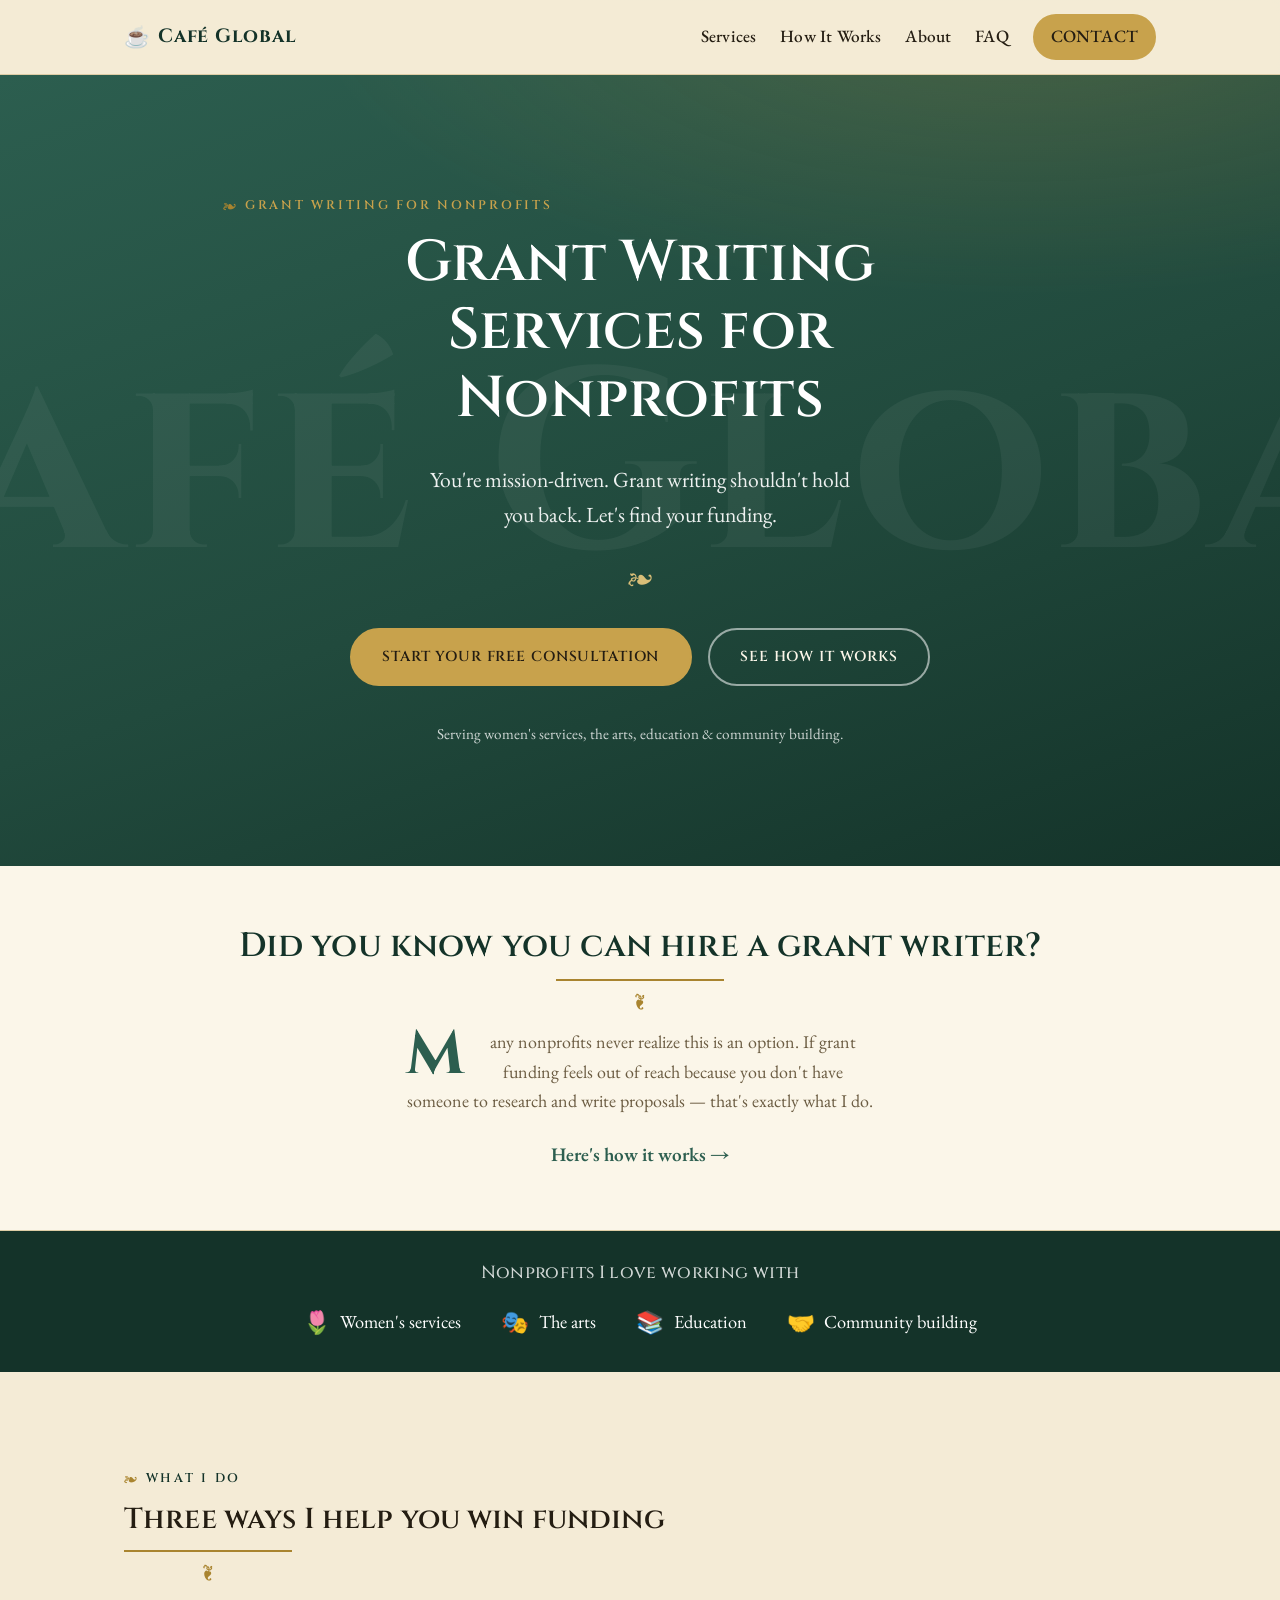
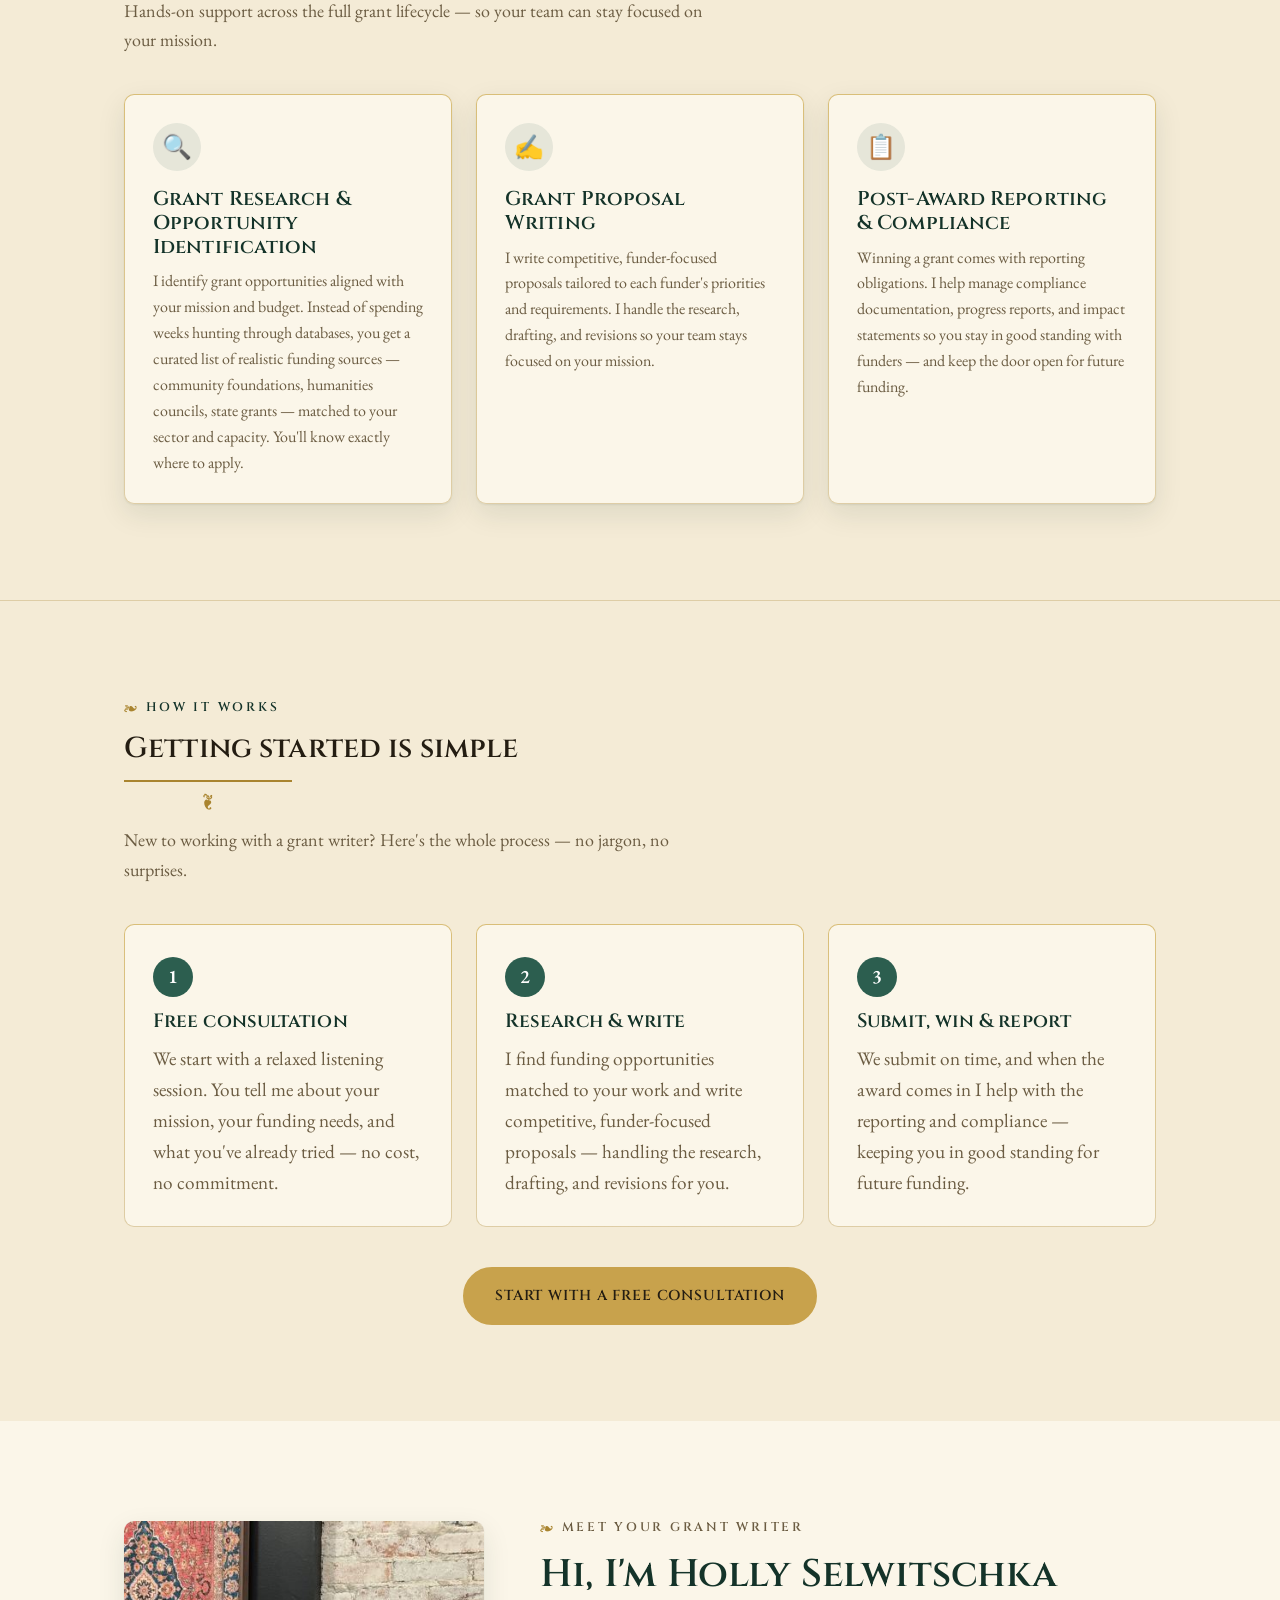
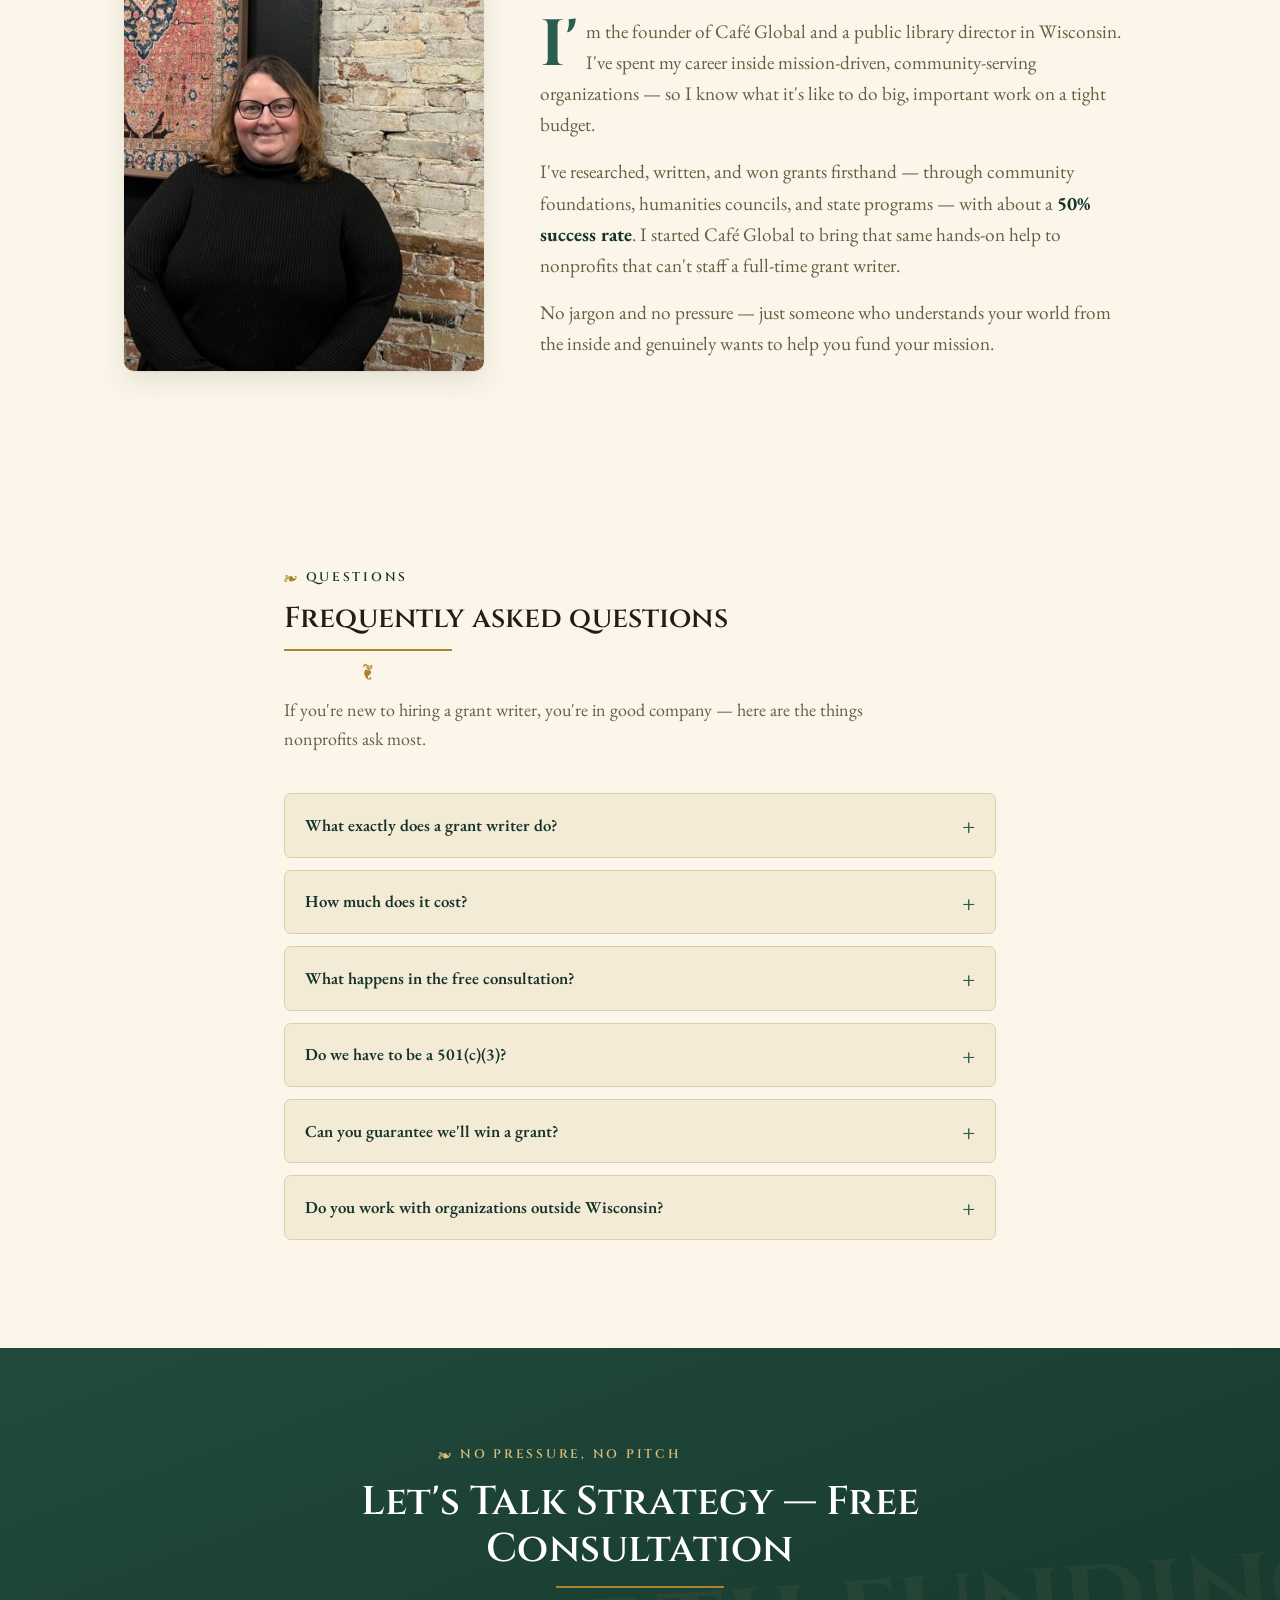
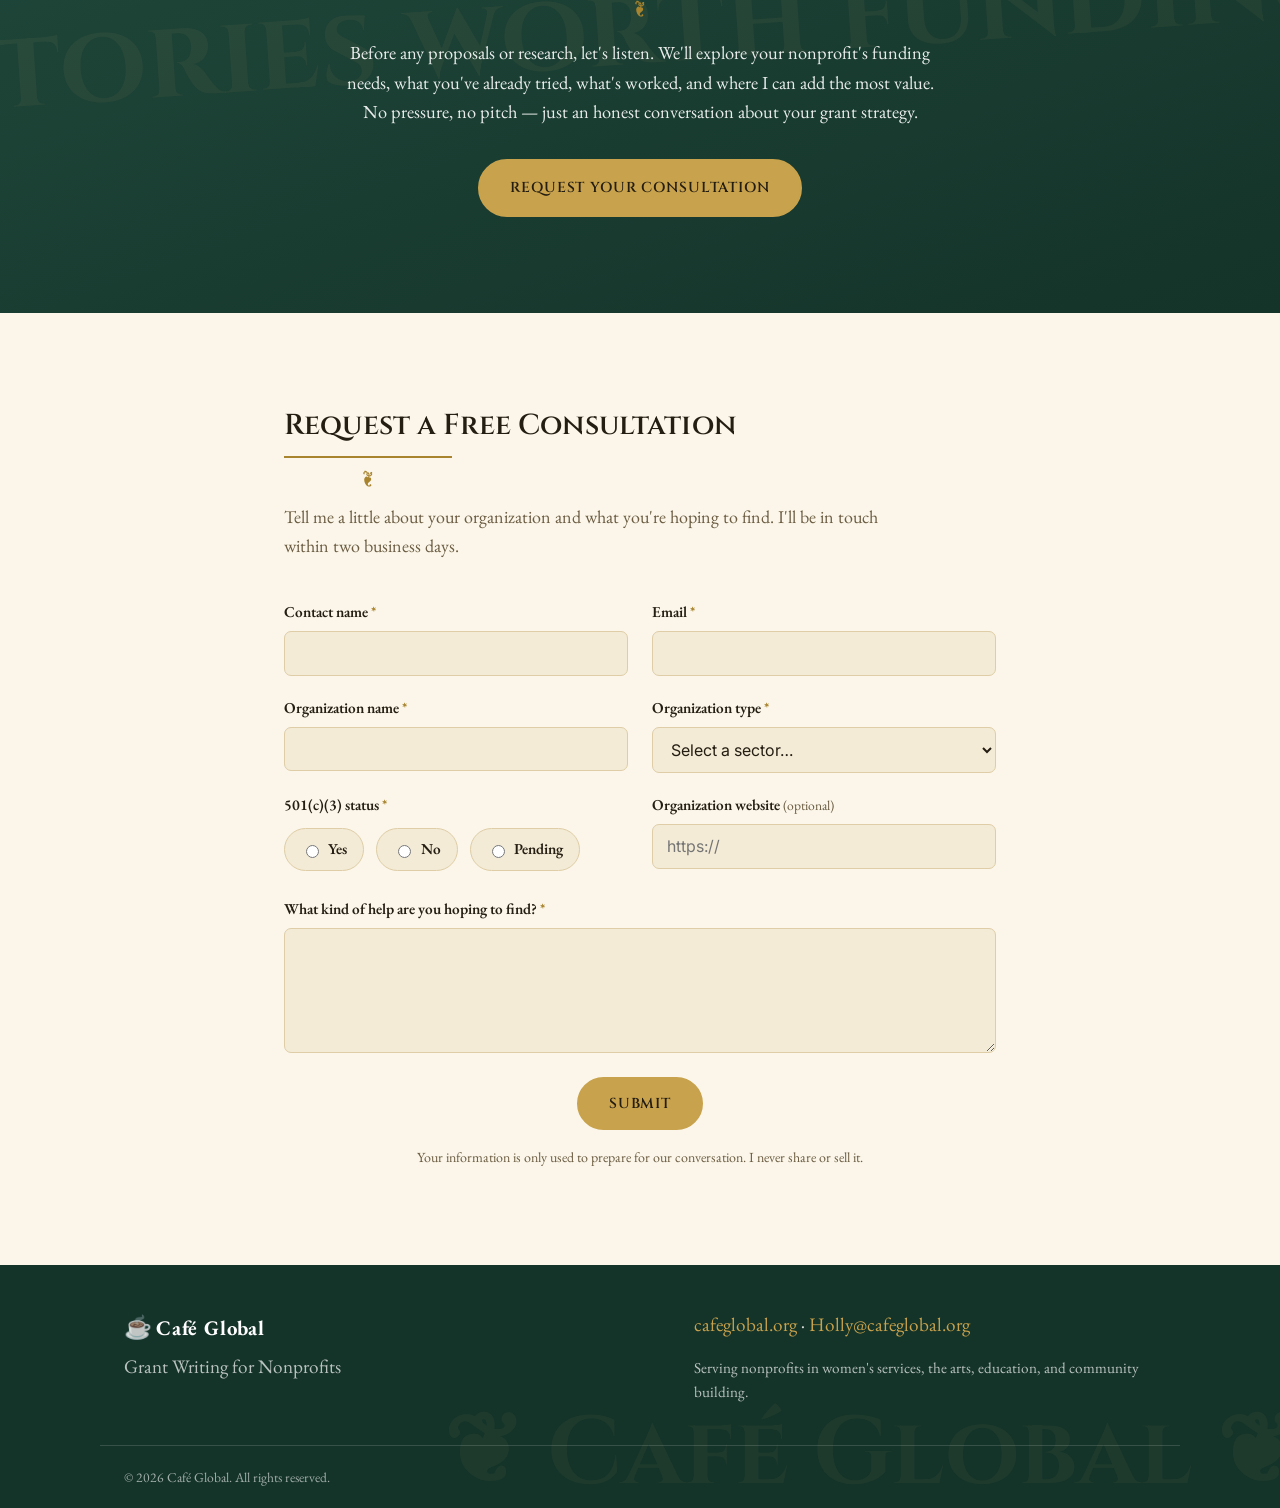
==== index.html @ 27748a8e "Restyle with an antique-library literary theme - Palette: parchment background, deep library green, " ====
<!DOCTYPE html>
<html lang="en">
<head>
  <meta charset="UTF-8" />
  <meta name="viewport" content="width=device-width, initial-scale=1.0" />
  <title>Café Global · Grant Writing Services for Nonprofits</title>
  <meta
    name="description"
    content="Trustworthy, hands-on grant writing help for mission-driven nonprofits. Grant research, proposal writing, and reporting & compliance. Start your free consultation."
  />
  <meta name="theme-color" content="#1F6F6B" />

  <!-- Open Graph / social preview -->
  <meta property="og:title" content="Café Global · Grant Writing for Nonprofits" />
  <meta
    property="og:description"
    content="You're mission-driven. Grant writing shouldn't hold you back. Start your free consultation."
  />
  <meta property="og:type" content="website" />
  <meta property="og:url" content="https://cafeglobal.org" />
  <meta property="og:image" content="https://cafeglobal.org/assets/og-image.jpg" />
  <meta property="og:image:alt" content="Café Global — Grant Writing for Nonprofits" />
  <meta property="og:site_name" content="Café Global" />
  <meta name="twitter:card" content="summary_large_image" />
  <meta name="twitter:title" content="Café Global · Grant Writing for Nonprofits" />
  <meta
    name="twitter:description"
    content="You're mission-driven. Grant writing shouldn't hold you back. Start your free consultation."
  />
  <meta name="twitter:image" content="https://cafeglobal.org/assets/og-image.jpg" />

  <link rel="canonical" href="https://cafeglobal.org" />
  <link rel="icon" href="favicon.svg" type="image/svg+xml" />

  <!-- Fonts: Cinzel (engraved classical display) + EB Garamond (book serif) + Inter (UI) -->
  <link rel="preconnect" href="https://fonts.googleapis.com" />
  <link rel="preconnect" href="https://fonts.gstatic.com" crossorigin />
  <link
    href="https://fonts.googleapis.com/css2?family=Cinzel:wght@500;600;700&family=EB+Garamond:ital,wght@0,400;0,500;0,600;1,400&family=Inter:wght@400;500;600&display=swap"
    rel="stylesheet"
  />

  <link rel="stylesheet" href="styles.css" />

  <!-- Structured data: helps Google understand the business (local SEO) -->
  <script type="application/ld+json">
  {
    "@context": "https://schema.org",
    "@type": "ProfessionalService",
    "name": "Café Global",
    "description": "Grant writing services for nonprofits — grant research, proposal writing, and post-award reporting & compliance.",
    "url": "https://cafeglobal.org",
    "email": "Holly@cafeglobal.org",
    "founder": { "@type": "Person", "name": "Holly Selwitschka" },
    "areaServed": "United States",
    "knowsAbout": [
      "Grant writing",
      "Grant research",
      "Nonprofit fundraising",
      "Proposal writing",
      "Grant compliance reporting"
    ],
    "serviceType": [
      "Grant Research & Opportunity Identification",
      "Grant Proposal Writing",
      "Post-Award Reporting & Compliance"
    ],
    "audience": {
      "@type": "Audience",
      "audienceType": "Nonprofit organizations in women's services, the arts, education, and community building"
    }
  }
  </script>

  <!--
    ANALYTICS (optional): privacy-friendly, cookie-free. Create a free site at
    https://plausible.io for "cafeglobal.org", then uncomment the line below.
    No banner or consent pop-up required.
  -->
  <!-- <script defer data-domain="cafeglobal.org" src="https://plausible.io/js/script.js"></script> -->
</head>
<body>
  <a class="skip-link" href="#main">Skip to content</a>

  <!-- ============ HEADER ============ -->
  <header class="site-header" id="top">
    <div class="container header-inner">
      <a class="brand" href="#top" aria-label="Café Global home">
        <span class="brand-mark" aria-hidden="true">☕</span>
        <span class="brand-name">Café Global</span>
      </a>
      <nav class="site-nav" aria-label="Primary">
        <a href="#services">Services</a>
        <a href="#how">How It Works</a>
        <a href="#about">About</a>
        <a href="#faq">FAQ</a>
        <a class="btn btn-sm" href="#contact">Contact</a>
      </nav>
    </div>
  </header>

  <main id="main">
    <!-- ============ HERO ============ -->
    <section class="hero" aria-labelledby="hero-heading">
      <div class="container hero-inner">
        <p class="eyebrow">Grant Writing for Nonprofits</p>
        <h1 id="hero-heading">Grant Writing Services for Nonprofits</h1>
        <p class="hero-sub">
          You're mission-driven. Grant writing shouldn't hold you back.
          Let's find your funding.
        </p>
        <div class="hero-actions">
          <a class="btn btn-lg" href="#contact">Start Your Free Consultation</a>
          <a class="btn btn-ghost btn-lg" href="#services">See How It Works</a>
        </div>
        <p class="hero-sectors">
          Serving women's services, the arts, education &amp; community building.
        </p>
      </div>
    </section>

    <!-- ============ AWARENESS BAND ============ -->
    <section class="awareness" aria-labelledby="awareness-heading">
      <div class="container awareness-inner">
        <h2 id="awareness-heading">Did you know you can hire a grant writer?</h2>
        <p class="dropcap">
          Many nonprofits never realize this is an option. If grant funding feels
          out of reach because you don't have someone to research and write
          proposals — that's exactly what I do.
        </p>
        <a class="awareness-link" href="#services">Here's how it works →</a>
      </div>
    </section>

    <!-- ============ SECTORS ============ -->
    <section class="sectors" aria-labelledby="sectors-heading">
      <div class="container">
        <h2 id="sectors-heading" class="sectors-heading">Nonprofits I love working with</h2>
        <ul class="sector-list">
          <li><span class="sector-icon" aria-hidden="true">🌷</span>Women's services</li>
          <li><span class="sector-icon" aria-hidden="true">🎭</span>The arts</li>
          <li><span class="sector-icon" aria-hidden="true">📚</span>Education</li>
          <li><span class="sector-icon" aria-hidden="true">🤝</span>Community building</li>
        </ul>
      </div>
    </section>

    <!-- ============ SERVICES ============ -->
    <section class="services section" id="services" aria-labelledby="services-heading">
      <div class="container">
        <header class="section-head">
          <p class="eyebrow">What I Do</p>
          <h2 id="services-heading">Three ways I help you win funding</h2>
          <p class="section-intro">
            Hands-on support across the full grant lifecycle — so your team can
            stay focused on your mission.
          </p>
        </header>

        <div class="card-grid">
          <article class="card">
            <div class="card-icon" aria-hidden="true">🔍</div>
            <h3>Grant Research &amp; Opportunity Identification</h3>
            <p>
              I identify grant opportunities aligned with your mission and budget.
              Instead of spending weeks hunting through databases, you get a
              curated list of realistic funding sources — community foundations,
              humanities councils, state grants — matched to your sector and
              capacity. You'll know exactly where to apply.
            </p>
          </article>

          <article class="card">
            <div class="card-icon" aria-hidden="true">✍️</div>
            <h3>Grant Proposal Writing</h3>
            <p>
              I write competitive, funder-focused proposals tailored to each
              funder's priorities and requirements. I handle the research,
              drafting, and revisions so your team stays focused on your mission.
            </p>
          </article>

          <article class="card">
            <div class="card-icon" aria-hidden="true">📋</div>
            <h3>Post-Award Reporting &amp; Compliance</h3>
            <p>
              Winning a grant comes with reporting obligations. I help manage
              compliance documentation, progress reports, and impact statements so
              you stay in good standing with funders — and keep the door open for
              future funding.
            </p>
          </article>
        </div>
      </div>
    </section>

    <!-- ============ HOW IT WORKS ============ -->
    <section class="how section" id="how" aria-labelledby="how-heading">
      <div class="container">
        <header class="section-head">
          <p class="eyebrow">How It Works</p>
          <h2 id="how-heading">Getting started is simple</h2>
          <p class="section-intro">
            New to working with a grant writer? Here's the whole process — no
            jargon, no surprises.
          </p>
        </header>

        <ol class="steps">
          <li class="step">
            <div class="step-num" aria-hidden="true">1</div>
            <h3>Free consultation</h3>
            <p>
              We start with a relaxed listening session. You tell me about your
              mission, your funding needs, and what you've already tried — no cost,
              no commitment.
            </p>
          </li>
          <li class="step">
            <div class="step-num" aria-hidden="true">2</div>
            <h3>Research &amp; write</h3>
            <p>
              I find funding opportunities matched to your work and write
              competitive, funder-focused proposals — handling the research,
              drafting, and revisions for you.
            </p>
          </li>
          <li class="step">
            <div class="step-num" aria-hidden="true">3</div>
            <h3>Submit, win &amp; report</h3>
            <p>
              We submit on time, and when the award comes in I help with the
              reporting and compliance — keeping you in good standing for future
              funding.
            </p>
          </li>
        </ol>

        <div class="how-cta">
          <a class="btn btn-lg" href="#contact">Start with a free consultation</a>
        </div>
      </div>
    </section>

    <!-- ============ ABOUT ============ -->
    <section class="about section" id="about" aria-labelledby="about-heading">
      <div class="container about-inner">
        <div class="about-photo">
          <img
            src="assets/holly-selwitschka.jpg"
            srcset="assets/holly-selwitschka-sm.jpg 420w, assets/holly-selwitschka.jpg 760w"
            sizes="(max-width: 720px) 80vw, 360px"
            width="760"
            height="950"
            alt="Holly Selwitschka, founder of Café Global, standing in an art gallery"
            loading="lazy"
          />
        </div>
        <div class="about-body">
          <p class="eyebrow">Meet Your Grant Writer</p>
          <h2 id="about-heading">Hi, I'm Holly Selwitschka</h2>
          <p class="dropcap">
            I'm the founder of Café Global and a public library director in
            Wisconsin. I've spent my career inside mission-driven, community-serving
            organizations — so I know what it's like to do big, important work on a
            tight budget.
          </p>
          <p>
            I've researched, written, and won grants firsthand — through community
            foundations, humanities councils, and state programs — with about a
            <strong>50% success rate</strong>. I started Café Global to bring that
            same hands-on help to nonprofits that can't staff a full-time grant
            writer.
          </p>
          <p>
            No jargon and no pressure — just someone who understands your world from
            the inside and genuinely wants to help you fund your mission.
          </p>
        </div>
      </div>
    </section>

    <!-- ============ TESTIMONIALS (ready to enable) ============ -->
    <!--
      When you have your first client quote, delete this comment wrapper and the
      section below will appear. Add or remove <figure> blocks as needed.

    <section class="testimonials section" aria-labelledby="testimonials-heading">
      <div class="container">
        <header class="section-head">
          <p class="eyebrow">Kind Words</p>
          <h2 id="testimonials-heading">What clients say</h2>
        </header>
        <div class="quote-grid">
          <figure class="quote">
            <blockquote>"Holly made grant funding feel possible for the first time."</blockquote>
            <figcaption>— Name, Title, Organization</figcaption>
          </figure>
        </div>
      </div>
    </section>
    -->

    <!-- ============ FAQ ============ -->
    <section class="faq section" id="faq" aria-labelledby="faq-heading">
      <div class="container faq-inner">
        <header class="section-head">
          <p class="eyebrow">Questions</p>
          <h2 id="faq-heading">Frequently asked questions</h2>
          <p class="section-intro">
            If you're new to hiring a grant writer, you're in good company — here
            are the things nonprofits ask most.
          </p>
        </header>

        <details class="faq-item">
          <summary>What exactly does a grant writer do?</summary>
          <p>
            I find grant opportunities that fit your mission, write the proposals
            that funders want to see, and help with the reporting after you win.
            Think of it as borrowing an experienced development staffer — without
            the full-time hire.
          </p>
        </details>

        <details class="faq-item">
          <summary>How much does it cost?</summary>
          <p>
            Every nonprofit is different, so I scope each engagement to your needs
            and budget. The first consultation is always free — we'll talk through
            options before you commit to anything.
          </p>
        </details>

        <details class="faq-item">
          <summary>What happens in the free consultation?</summary>
          <p>
            It's a relaxed listening session — usually a phone or video call. You
            share your funding goals, what you've tried, and what's worked, and I'll
            tell you honestly where I can help. No pressure and no pitch.
          </p>
        </details>

        <details class="faq-item">
          <summary>Do we have to be a 501(c)(3)?</summary>
          <p>
            Most funders require it, but not all — and "pending" status is fine for
            a conversation. Tell me where you are on the contact form and we'll
            figure out the best path together.
          </p>
        </details>

        <details class="faq-item">
          <summary>Can you guarantee we'll win a grant?</summary>
          <p>
            No one honestly can — funding is competitive. What I can promise is
            well-researched, well-written, on-time proposals that give you a real
            shot. My grants have succeeded about half the time, which is strong for
            this field.
          </p>
        </details>

        <details class="faq-item">
          <summary>Do you work with organizations outside Wisconsin?</summary>
          <p>
            Yes — I work with nonprofits remotely, so location isn't a barrier.
            Let's talk about your goals on a free consultation.
          </p>
        </details>
      </div>
    </section>

    <!-- ============ FREE CONSULTATION ============ -->
    <section class="consultation section" id="consultation" aria-labelledby="consultation-heading">
      <div class="container consultation-inner">
        <p class="eyebrow eyebrow-light">No pressure, no pitch</p>
        <h2 id="consultation-heading">Let's Talk Strategy — Free Consultation</h2>
        <p class="consultation-body">
          Before any proposals or research, let's listen. We'll explore your
          nonprofit's funding needs, what you've already tried, what's worked, and
          where I can add the most value. No pressure, no pitch — just an honest
          conversation about your grant strategy.
        </p>
        <a class="btn btn-lg" href="#contact">Request Your Consultation</a>
      </div>
    </section>

    <!-- ============ CONTACT FORM ============ -->
    <section class="contact section" id="contact" aria-labelledby="contact-heading">
      <div class="container contact-inner">
        <header class="section-head">
          <h2 id="contact-heading">Request a Free Consultation</h2>
          <p class="section-intro">
            Tell me a little about your organization and what you're hoping to
            find. I'll be in touch within two business days.
          </p>
        </header>

        <!--
          FORM SETUP → Google Sheet (free, no third-party service):
          1. Create a Google Sheet in Holly's account; share it with
             holly@cafeglobal.org.
          2. Extensions → Apps Script; paste apps-script/Code.gs from this repo.
          3. Deploy → New deployment → Web app (Execute as: Me, Access: Anyone).
          4. Paste the resulting .../exec URL into the action attribute below.
          Full steps are in README.md. Submissions land in the Sheet and email
          Holly automatically.
        -->
        <form
          class="contact-form"
          id="consultation-form"
          action="https://script.google.com/macros/s/REPLACE_WITH_YOUR_DEPLOYMENT_ID/exec"
          method="POST"
          novalidate
        >
          <div class="field">
            <label for="contact-name">Contact name <span class="req" aria-hidden="true">*</span></label>
            <input type="text" id="contact-name" name="contact_name" autocomplete="name" required />
            <p class="error" data-error-for="contact-name" hidden></p>
          </div>

          <div class="field">
            <label for="email">Email <span class="req" aria-hidden="true">*</span></label>
            <input type="email" id="email" name="email" autocomplete="email" required />
            <p class="error" data-error-for="email" hidden></p>
          </div>

          <div class="field">
            <label for="org-name">Organization name <span class="req" aria-hidden="true">*</span></label>
            <input type="text" id="org-name" name="organization_name" autocomplete="organization" required />
            <p class="error" data-error-for="org-name" hidden></p>
          </div>

          <div class="field">
            <label for="org-type">Organization type <span class="req" aria-hidden="true">*</span></label>
            <select id="org-type" name="organization_type" required>
              <option value="" disabled selected>Select a sector…</option>
              <option value="Women's services">Women's services</option>
              <option value="The arts">The arts</option>
              <option value="Education">Education</option>
              <option value="Community building">Community building</option>
              <option value="Other">Other</option>
            </select>
            <p class="error" data-error-for="org-type" hidden></p>
          </div>

          <fieldset class="field field-radio">
            <legend>501(c)(3) status <span class="req" aria-hidden="true">*</span></legend>
            <div class="radio-row">
              <label class="radio">
                <input type="radio" name="nonprofit_status" value="Yes" required />
                <span>Yes</span>
              </label>
              <label class="radio">
                <input type="radio" name="nonprofit_status" value="No" />
                <span>No</span>
              </label>
              <label class="radio">
                <input type="radio" name="nonprofit_status" value="Pending" />
                <span>Pending</span>
              </label>
            </div>
            <p class="error" data-error-for="nonprofit_status" hidden></p>
          </fieldset>

          <div class="field">
            <label for="website">Organization website <span class="optional">(optional)</span></label>
            <input type="url" id="website" name="website" placeholder="https://" autocomplete="url" />
            <p class="error" data-error-for="website" hidden></p>
          </div>

          <div class="field field-full">
            <label for="message">What kind of help are you hoping to find? <span class="req" aria-hidden="true">*</span></label>
            <textarea id="message" name="message" rows="5" required></textarea>
            <p class="error" data-error-for="message" hidden></p>
          </div>

          <!-- Honeypot anti-spam field (hidden from humans) -->
          <div class="hp" aria-hidden="true">
            <label for="company">Company</label>
            <input type="text" id="company" name="_gotcha" tabindex="-1" autocomplete="off" />
          </div>

          <div class="field field-full form-actions">
            <button type="submit" class="btn btn-lg">Submit</button>
            <p class="form-note">Your information is only used to prepare for our conversation. I never share or sell it.</p>
          </div>

          <p class="form-status" id="form-status" role="status" aria-live="polite" hidden></p>
        </form>
      </div>
    </section>
  </main>

  <!-- ============ FOOTER ============ -->
  <footer class="site-footer">
    <div class="container footer-inner">
      <div class="footer-brand">
        <span class="brand-mark" aria-hidden="true">☕</span>
        <span class="brand-name">Café Global</span>
        <p class="footer-tag">Grant Writing for Nonprofits</p>
      </div>
      <div class="footer-contact">
        <p>
          <a href="https://cafeglobal.org">cafeglobal.org</a>
          · <a href="mailto:Holly@cafeglobal.org">Holly@cafeglobal.org</a>
        </p>
        <p class="footer-sectors">
          Serving nonprofits in women's services, the arts, education, and
          community building.
        </p>
      </div>
    </div>
    <div class="container footer-legal">
      <p>&copy; <span id="year">2026</span> Café Global. All rights reserved.</p>
    </div>
  </footer>

  <script src="script.js" defer></script>
</body>
</html>
---- styles.css ----
/* ============================================================
   Café Global — Grant Writing for Nonprofits
   Design system: clean, professional, trustworthy, warm.
   One primary (deep teal) + one accent (warm gold).
   ============================================================ */

:root {
  /* Color — antique library: deep forest green, parchment, aged gold */
  --teal: #2C5E4F;        /* library green (primary) */
  --teal-dark: #214A3D;
  --teal-deep: #143329;   /* darkest green */
  --gold: #C8A24C;        /* antique gold (CTA / ornament) */
  --gold-dark: #A9842F;
  --gold-soft: #D9BE78;
  --bg: #F4EBD6;          /* parchment */
  --bg-deep: #ECE0C4;     /* deeper parchment band */
  --white: #FBF6E9;       /* warm "paper" card */
  --ink: #241D12;         /* warm near-black ink */
  --muted: #6B5C42;       /* sepia muted text */
  --line: #DECDA6;        /* aged-paper rule */

  /* Type */
  --display: "Cinzel", "Trajan Pro", Georgia, serif;          /* engraved classical caps */
  --serif: "EB Garamond", Georgia, "Times New Roman", serif;  /* book serif */
  --sans: "Inter", system-ui, -apple-system, "Segoe UI", Roboto, sans-serif;

  /* Layout */
  --maxw: 1080px;
  --radius: 10px;
  --radius-sm: 7px;
  --shadow: 0 1px 2px rgba(20, 51, 41, 0.07), 0 10px 28px rgba(20, 51, 41, 0.1);
}

/* ---------- Reset / base ---------- */
*,
*::before,
*::after { box-sizing: border-box; }

html { scroll-behavior: smooth; -webkit-text-size-adjust: 100%; }

body {
  margin: 0;
  font-family: var(--serif);
  font-size: 1.2rem; /* Garamond runs small — size up for comfortable reading */
  line-height: 1.62;
  color: var(--ink);
  background-color: var(--bg);
  /* Subtle aged-paper mottling, drawn purely with gradients (no image weight) */
  background-image:
    radial-gradient(circle at 18% 22%, rgba(200, 162, 76, 0.06), transparent 42%),
    radial-gradient(circle at 82% 8%, rgba(44, 94, 79, 0.05), transparent 38%),
    radial-gradient(circle at 60% 90%, rgba(133, 104, 47, 0.05), transparent 45%);
  -webkit-font-smoothing: antialiased;
}

h1, h2, h3 {
  font-family: var(--display);
  font-weight: 600;
  line-height: 1.18;
  margin: 0 0 0.5em;
  letter-spacing: 0.005em;
}

p { margin: 0 0 1rem; max-width: 66ch; }

/* Drop cap — opens key passages like a printed book */
.dropcap::first-letter {
  font-family: var(--display);
  font-weight: 700;
  font-size: 3.4em;
  float: left;
  line-height: 0.78;
  padding: 0.06em 0.12em 0 0;
  color: var(--teal);
}

a { color: var(--teal); }

img { max-width: 100%; display: block; }

.container {
  width: 100%;
  max-width: var(--maxw);
  margin-inline: auto;
  padding-inline: 1.5rem;
}

.section { padding-block: clamp(3.5rem, 8vw, 6rem); }

.eyebrow {
  font-family: var(--display);
  text-transform: uppercase;
  letter-spacing: 0.22em;
  font-size: 0.78rem;
  font-weight: 600;
  color: var(--teal-deep); /* dark green — passes WCAG AA on parchment */
  margin-bottom: 0.85rem;
}
/* Gold fleuron before each eyebrow label (decorative) */
.eyebrow::before {
  content: "❧ ";
  color: var(--gold-dark);
  font-family: var(--serif);
}
.eyebrow-light { color: var(--gold-soft); }
.eyebrow-light::before { color: var(--gold-soft); }

.section-head { max-width: 42rem; margin-bottom: 2.5rem; }
.section-head .section-intro { color: var(--muted); font-size: 1.125rem; }

/* ---------- Skip link ---------- */
.skip-link {
  position: absolute;
  left: -999px;
  top: 0;
  background: var(--ink);
  color: #fff;
  padding: 0.6rem 1rem;
  border-radius: 0 0 var(--radius-sm) 0;
  z-index: 100;
}
.skip-link:focus { left: 0; }

/* ---------- Buttons ---------- */
.btn {
  display: inline-flex;
  align-items: center;
  justify-content: center;
  gap: 0.5rem;
  background: var(--gold);
  color: var(--ink);
  font-family: var(--sans);
  font-weight: 600;
  font-size: 1rem;
  text-decoration: none;
  padding: 0.7rem 1.4rem;
  border: 2px solid var(--gold);
  border-radius: 999px;
  cursor: pointer;
  transition: background 0.15s ease, transform 0.05s ease, box-shadow 0.15s ease;
}
.btn:hover { background: var(--gold-dark); border-color: var(--gold-dark); }
.btn:active { transform: translateY(1px); }
.btn-lg { padding: 0.95rem 1.9rem; font-size: 1.0625rem; }
.btn-sm { padding: 0.45rem 1rem; font-size: 0.9rem; }

.btn-ghost {
  background: transparent;
  color: var(--white);
  border-color: rgba(255, 255, 255, 0.55);
}
.btn-ghost:hover { background: rgba(255, 255, 255, 0.12); border-color: #fff; }

/* Visible focus for keyboard users everywhere */
a:focus-visible,
button:focus-visible,
input:focus-visible,
select:focus-visible,
textarea:focus-visible {
  outline: 3px solid var(--gold);
  outline-offset: 2px;
  border-radius: 4px;
}

/* ---------- Header ---------- */
.site-header {
  position: sticky;
  top: 0;
  z-index: 50;
  background: rgba(244, 235, 214, 0.9);
  backdrop-filter: saturate(140%) blur(8px);
  border-bottom: 1px solid var(--line);
}
.header-inner {
  display: flex;
  align-items: center;
  justify-content: space-between;
  padding-block: 0.85rem;
}
.brand {
  display: inline-flex;
  align-items: center;
  gap: 0.5rem;
  text-decoration: none;
  color: var(--teal-deep);
}
.brand-mark { font-size: 1.3rem; }
.brand-name {
  font-family: var(--display);
  font-weight: 700;
  font-size: 1.2rem;
  letter-spacing: 0.04em;
  color: var(--teal-deep);
}
.site-nav {
  display: flex;
  align-items: center;
  gap: 1.5rem;
}
.site-nav a {
  text-decoration: none;
  color: var(--ink);
  font-family: var(--serif);
  font-weight: 500;
  font-size: 1.08rem;
  letter-spacing: 0.01em;
}
.site-nav a:not(.btn):hover { color: var(--teal); }

/* ---------- Hero ---------- */
.hero {
  background:
    radial-gradient(1200px 500px at 80% -10%, rgba(232, 163, 61, 0.18), transparent 60%),
    linear-gradient(160deg, var(--teal) 0%, var(--teal-dark) 55%, var(--teal-deep) 100%);
  color: #fff;
}
.hero-inner {
  padding-block: clamp(4rem, 12vw, 7.5rem);
  text-align: center;
}
.hero .eyebrow { color: var(--gold); }
.hero h1 {
  color: #fff;
  font-size: clamp(2.2rem, 6vw, 3.6rem);
  max-width: 16ch;
  margin-inline: auto;
}
.hero-sub {
  margin: 1.25rem auto 2rem;
  font-size: clamp(1.1rem, 2.5vw, 1.35rem);
  color: rgba(255, 255, 255, 0.92);
  max-width: 44ch;
}
.hero-actions {
  display: flex;
  flex-wrap: wrap;
  gap: 1rem;
  justify-content: center;
}
.hero-sectors {
  margin: 2.25rem auto 0;
  color: rgba(255, 255, 255, 0.78);
  font-size: 0.95rem;
  max-width: none;
}

/* ---------- Awareness band ---------- */
.awareness {
  background: var(--white);
  border-bottom: 1px solid var(--line);
}
.awareness-inner {
  padding-block: clamp(2.5rem, 6vw, 3.75rem);
  text-align: center;
}
.awareness h2 {
  color: var(--teal-deep);
  font-size: clamp(1.5rem, 4vw, 2.1rem);
}
.awareness p {
  margin-inline: auto;
  color: var(--muted);
  font-size: 1.125rem;
  max-width: 52ch;
}
.awareness-link {
  display: inline-block;
  margin-top: 0.5rem;
  font-weight: 600;
  text-decoration: none;
}
.awareness-link:hover { text-decoration: underline; }

/* ---------- Sector band ---------- */
.sectors {
  background: var(--teal-deep);
  color: #fff;
  padding-block: 2rem;
}
.sectors-heading {
  text-align: center;
  color: #fff;
  font-size: 1.1rem;
  font-weight: 500;
  letter-spacing: 0.02em;
  color: rgba(255, 255, 255, 0.8);
  margin-bottom: 1.25rem;
}
.sector-list {
  list-style: none;
  margin: 0;
  padding: 0;
  display: flex;
  flex-wrap: wrap;
  justify-content: center;
  gap: 0.75rem 2.5rem;
}
.sector-list li {
  display: inline-flex;
  align-items: center;
  gap: 0.6rem;
  font-family: var(--serif);
  font-size: 1.15rem;
  color: #fff;
}
.sector-icon { font-size: 1.4rem; }

/* ---------- Services ---------- */
.services { background: var(--bg); }
.card-grid {
  display: grid;
  grid-template-columns: repeat(auto-fit, minmax(260px, 1fr));
  gap: 1.5rem;
}
.card {
  background: var(--white);
  border: 1px solid var(--line);
  border-radius: var(--radius);
  padding: 1.75rem;
  box-shadow: var(--shadow);
  transition: transform 0.15s ease, box-shadow 0.15s ease;
}
.card:hover {
  transform: translateY(-3px);
  box-shadow: 0 2px 4px rgba(18, 63, 60, 0.08), 0 14px 34px rgba(18, 63, 60, 0.12);
}
.card-icon {
  display: inline-flex;
  align-items: center;
  justify-content: center;
  width: 3rem;
  height: 3rem;
  font-size: 1.5rem;
  background: rgba(31, 111, 107, 0.1);
  border-radius: 50%;
  margin-bottom: 1rem;
}
.card h3 {
  color: var(--teal-deep);
  font-size: 1.25rem;
}
.card p { color: var(--muted); margin-bottom: 0; font-size: 1rem; }

/* ---------- How it works ---------- */
.how { background: var(--bg); border-top: 1px solid var(--line); }
.steps {
  list-style: none;
  margin: 0;
  padding: 0;
  display: grid;
  grid-template-columns: repeat(auto-fit, minmax(240px, 1fr));
  gap: 1.5rem;
  counter-reset: step;
}
.step {
  position: relative;
  background: var(--white);
  border: 1px solid var(--line);
  border-radius: var(--radius);
  padding: 2rem 1.75rem 1.75rem;
}
.step-num {
  display: inline-flex;
  align-items: center;
  justify-content: center;
  width: 2.5rem;
  height: 2.5rem;
  background: var(--teal);
  color: #fff;
  font-family: var(--serif);
  font-weight: 600;
  font-size: 1.2rem;
  border-radius: 50%;
  margin-bottom: 0.85rem;
}
.step h3 { color: var(--teal-deep); font-size: 1.2rem; }
.step p { color: var(--muted); margin-bottom: 0; }
.how-cta { text-align: center; margin-top: 2.5rem; }

/* ---------- About ---------- */
.about { background: var(--white); }
.about-inner {
  display: grid;
  grid-template-columns: minmax(0, 360px) 1fr;
  gap: clamp(1.5rem, 5vw, 3.5rem);
  align-items: center;
}
.about-photo img {
  width: 100%;
  height: auto;
  border-radius: var(--radius);
  box-shadow: var(--shadow);
}
.about-body h2 {
  color: var(--teal-deep);
  font-size: clamp(1.7rem, 4vw, 2.4rem);
}
.about-body p { color: var(--muted); }
.about-body strong { color: var(--teal-deep); }

@media (max-width: 720px) {
  .about-inner { grid-template-columns: 1fr; justify-items: center; text-align: center; }
  .about-photo { max-width: 320px; }
  .about-body p { margin-inline: auto; }
}

/* ---------- Consultation ---------- */
.consultation {
  background: linear-gradient(160deg, var(--teal-dark), var(--teal-deep));
  color: #fff;
  text-align: center;
}
.consultation-inner { max-width: 46rem; margin-inline: auto; }
.consultation h2 {
  color: #fff;
  font-size: clamp(1.7rem, 4.5vw, 2.5rem);
}
.consultation-body {
  margin: 0 auto 2rem;
  color: rgba(255, 255, 255, 0.9);
  font-size: 1.15rem;
}

/* ---------- Testimonials ---------- */
.testimonials { background: var(--bg); }
.quote-grid {
  display: grid;
  grid-template-columns: repeat(auto-fit, minmax(260px, 1fr));
  gap: 1.5rem;
}
.quote {
  margin: 0;
  background: var(--white);
  border: 1px solid var(--line);
  border-left: 4px solid var(--gold);
  border-radius: var(--radius);
  padding: 1.75rem;
  box-shadow: var(--shadow);
}
.quote blockquote {
  margin: 0 0 0.85rem;
  font-family: var(--serif);
  font-size: 1.2rem;
  color: var(--ink);
  line-height: 1.4;
}
.quote figcaption { color: var(--muted); font-size: 0.95rem; }

/* ---------- FAQ ---------- */
.faq { background: var(--white); }
.faq-inner { max-width: 760px; margin-inline: auto; }
.faq-item {
  border: 1px solid var(--line);
  border-radius: var(--radius-sm);
  margin-bottom: 0.75rem;
  background: var(--bg);
  overflow: hidden;
}
.faq-item summary {
  cursor: pointer;
  list-style: none;
  padding: 1.1rem 1.25rem;
  font-weight: 600;
  font-size: 1.05rem;
  color: var(--teal-deep);
  display: flex;
  align-items: center;
  justify-content: space-between;
  gap: 1rem;
}
.faq-item summary::-webkit-details-marker { display: none; }
.faq-item summary::after {
  content: "+";
  font-size: 1.4rem;
  font-weight: 400;
  color: var(--teal);
  transition: transform 0.2s ease;
  line-height: 1;
}
.faq-item[open] summary::after { content: "−"; }
.faq-item summary:hover { color: var(--teal); }
.faq-item p {
  margin: 0;
  padding: 0 1.25rem 1.2rem;
  color: var(--muted);
}

/* ---------- Contact form ---------- */
.contact { background: var(--white); }
.contact-inner { max-width: 760px; margin-inline: auto; }
.contact-form {
  display: grid;
  grid-template-columns: 1fr 1fr;
  gap: 1.25rem 1.5rem;
}
.field { display: flex; flex-direction: column; }
.field-full { grid-column: 1 / -1; }

.field label,
.field-radio legend {
  font-weight: 600;
  font-size: 0.95rem;
  margin-bottom: 0.4rem;
  color: var(--ink);
}
.req { color: var(--gold-dark); }
.optional { color: var(--muted); font-weight: 400; font-size: 0.85rem; }

input,
select,
textarea {
  font-family: var(--sans);
  font-size: 1rem;
  color: var(--ink);
  background: var(--bg);
  border: 1px solid var(--line);
  border-radius: var(--radius-sm);
  padding: 0.7rem 0.85rem;
  width: 100%;
}
input:focus,
select:focus,
textarea:focus { background: #fff; border-color: var(--teal); }
textarea { resize: vertical; min-height: 120px; }

.field-radio { border: 0; padding: 0; margin: 0; }
.field-radio legend { padding: 0; }
.radio-row { display: flex; flex-wrap: wrap; gap: 0.75rem; margin-top: 0.25rem; }
.radio {
  display: inline-flex;
  align-items: center;
  gap: 0.4rem;
  background: var(--bg);
  border: 1px solid var(--line);
  border-radius: 999px;
  padding: 0.5rem 1rem;
  cursor: pointer;
  font-weight: 500;
}
.radio input { width: auto; }
.radio:has(input:checked) {
  border-color: var(--teal);
  background: rgba(31, 111, 107, 0.08);
}

.error {
  color: #b3261e;
  font-size: 0.85rem;
  margin: 0.35rem 0 0;
}
.field.invalid input,
.field.invalid select,
.field.invalid textarea { border-color: #b3261e; }

.form-actions {
  display: flex;
  align-items: center;
  gap: 1rem;
  flex-wrap: wrap;
  margin-top: 0.25rem;
}
.form-note { color: var(--muted); font-size: 0.875rem; margin: 0; }

.form-status {
  grid-column: 1 / -1;
  margin: 0.5rem 0 0;
  padding: 0.9rem 1.1rem;
  border-radius: var(--radius-sm);
  font-weight: 500;
}
.form-status.success {
  background: rgba(31, 111, 107, 0.1);
  color: var(--teal-deep);
  border: 1px solid rgba(31, 111, 107, 0.3);
}
.form-status.failure {
  background: rgba(179, 38, 30, 0.08);
  color: #8c1d18;
  border: 1px solid rgba(179, 38, 30, 0.3);
}

/* Honeypot — visually hidden, still in DOM for bots */
.hp {
  position: absolute;
  left: -9999px;
  width: 1px;
  height: 1px;
  overflow: hidden;
}

/* ---------- Footer ---------- */
.site-footer {
  background: var(--teal-deep);
  color: rgba(255, 255, 255, 0.85);
}
.footer-inner {
  display: flex;
  flex-wrap: wrap;
  gap: 1.5rem 3rem;
  justify-content: space-between;
  padding-block: 2.75rem 1.5rem;
}
.footer-brand .brand-mark { font-size: 1.4rem; }
.footer-brand .brand-name {
  font-family: var(--serif);
  font-size: 1.3rem;
  color: #fff;
}
.footer-tag { margin: 0.35rem 0 0; color: rgba(255, 255, 255, 0.7); }
.footer-contact { max-width: 30rem; }
.footer-contact a { color: var(--gold); text-decoration: none; }
.footer-contact a:hover { text-decoration: underline; }
.footer-sectors { color: rgba(255, 255, 255, 0.7); font-size: 0.95rem; }
.footer-legal {
  border-top: 1px solid rgba(255, 255, 255, 0.15);
  padding-block: 1.25rem;
}
.footer-legal p { margin: 0; font-size: 0.85rem; color: rgba(255, 255, 255, 0.6); }

/* ---------- Responsive ---------- */
@media (max-width: 640px) {
  .contact-form { grid-template-columns: 1fr; }
  .site-nav { gap: 0.85rem; }
  .site-nav a:not(.btn) { display: none; } /* keep header clean on small screens */
}

/* ============================================================
   LITERARY / OLD-LIBRARY THEME — background typography & ornament
   ============================================================ */

/* Buttons read as engraved labels */
.btn {
  font-family: var(--display);
  font-weight: 600;
  letter-spacing: 0.06em;
  text-transform: uppercase;
  font-size: 0.82rem;
}
.btn-lg { font-size: 0.9rem; }
.btn-sm { font-size: 0.72rem; }

/* --- Hero: giant faint wordmark behind the headline --- */
.hero { position: relative; overflow: hidden; isolation: isolate; }
.hero::before {
  content: "Café Global";
  position: absolute;
  inset: 0;
  display: flex;
  align-items: center;
  justify-content: center;
  font-family: var(--display);
  font-weight: 700;
  font-size: clamp(4rem, 22vw, 16rem);
  white-space: nowrap;
  color: rgba(255, 255, 255, 0.05);
  letter-spacing: 0.02em;
  pointer-events: none;
  z-index: -1;
}
/* Decorative ruled ornament beneath the hero subhead */
.hero-sub::after {
  content: "❧";
  display: block;
  margin: 1.4rem auto 0;
  color: var(--gold-soft);
  font-size: 1.6rem;
  font-family: var(--serif);
}

/* --- Section title ornament: a short gold rule with a centered fleuron --- */
.section-head h2::after,
.awareness h2::after,
.consultation h2::after {
  content: "❦";
  display: block;
  width: 168px;
  margin-top: 0.85rem;
  padding-top: 0.65rem;
  text-align: center;
  color: var(--gold-dark);
  font-family: var(--serif);
  font-size: 1rem;
  border-top: 2px solid var(--gold-dark);
}
.awareness h2::after,
.consultation h2::after { margin-inline: auto; } /* centered sections */

/* --- Faint background word watermarks on the deep-green panels --- */
.consultation { position: relative; overflow: hidden; isolation: isolate; }
.consultation::before {
  content: "Stories worth funding";
  position: absolute;
  left: 50%;
  top: 50%;
  transform: translate(-50%, -50%) rotate(-4deg);
  font-family: var(--display);
  font-weight: 700;
  font-size: clamp(2.5rem, 10vw, 7rem);
  white-space: nowrap;
  color: rgba(217, 190, 120, 0.06);
  pointer-events: none;
  z-index: -1;
}

/* --- Service & step cards: aged-paper feel with a hairline gold top --- */
.card, .step {
  background:
    linear-gradient(var(--white), var(--white)) padding-box,
    linear-gradient(180deg, var(--gold-soft), var(--line)) border-box;
  border: 1px solid transparent;
}
.card-icon { background: rgba(44, 94, 79, 0.1); }

/* --- Footer: faint motto watermark, library-green --- */
.site-footer { position: relative; overflow: hidden; isolation: isolate; }
.site-footer::before {
  content: "❦  Café Global  ❦";
  position: absolute;
  right: -1rem;
  bottom: -1.5rem;
  font-family: var(--display);
  font-weight: 700;
  font-size: clamp(2.5rem, 9vw, 6rem);
  color: rgba(217, 190, 120, 0.05);
  white-space: nowrap;
  pointer-events: none;
  z-index: 0;
}
.footer-inner, .footer-legal { position: relative; z-index: 1; }

/* Quotes/blockquotes get an oversized opening mark */
.quote blockquote { position: relative; }

/* ---------- Responsive ---------- */
@media (max-width: 640px) {
  .contact-form { grid-template-columns: 1fr; }
  .site-nav { gap: 0.85rem; }
  .site-nav a:not(.btn) { display: none; } /* keep header clean on small screens */
}

/* ---------- Motion / contrast preferences ---------- */
@media (prefers-reduced-motion: reduce) {
  html { scroll-behavior: auto; }
  * { transition: none !important; }
}
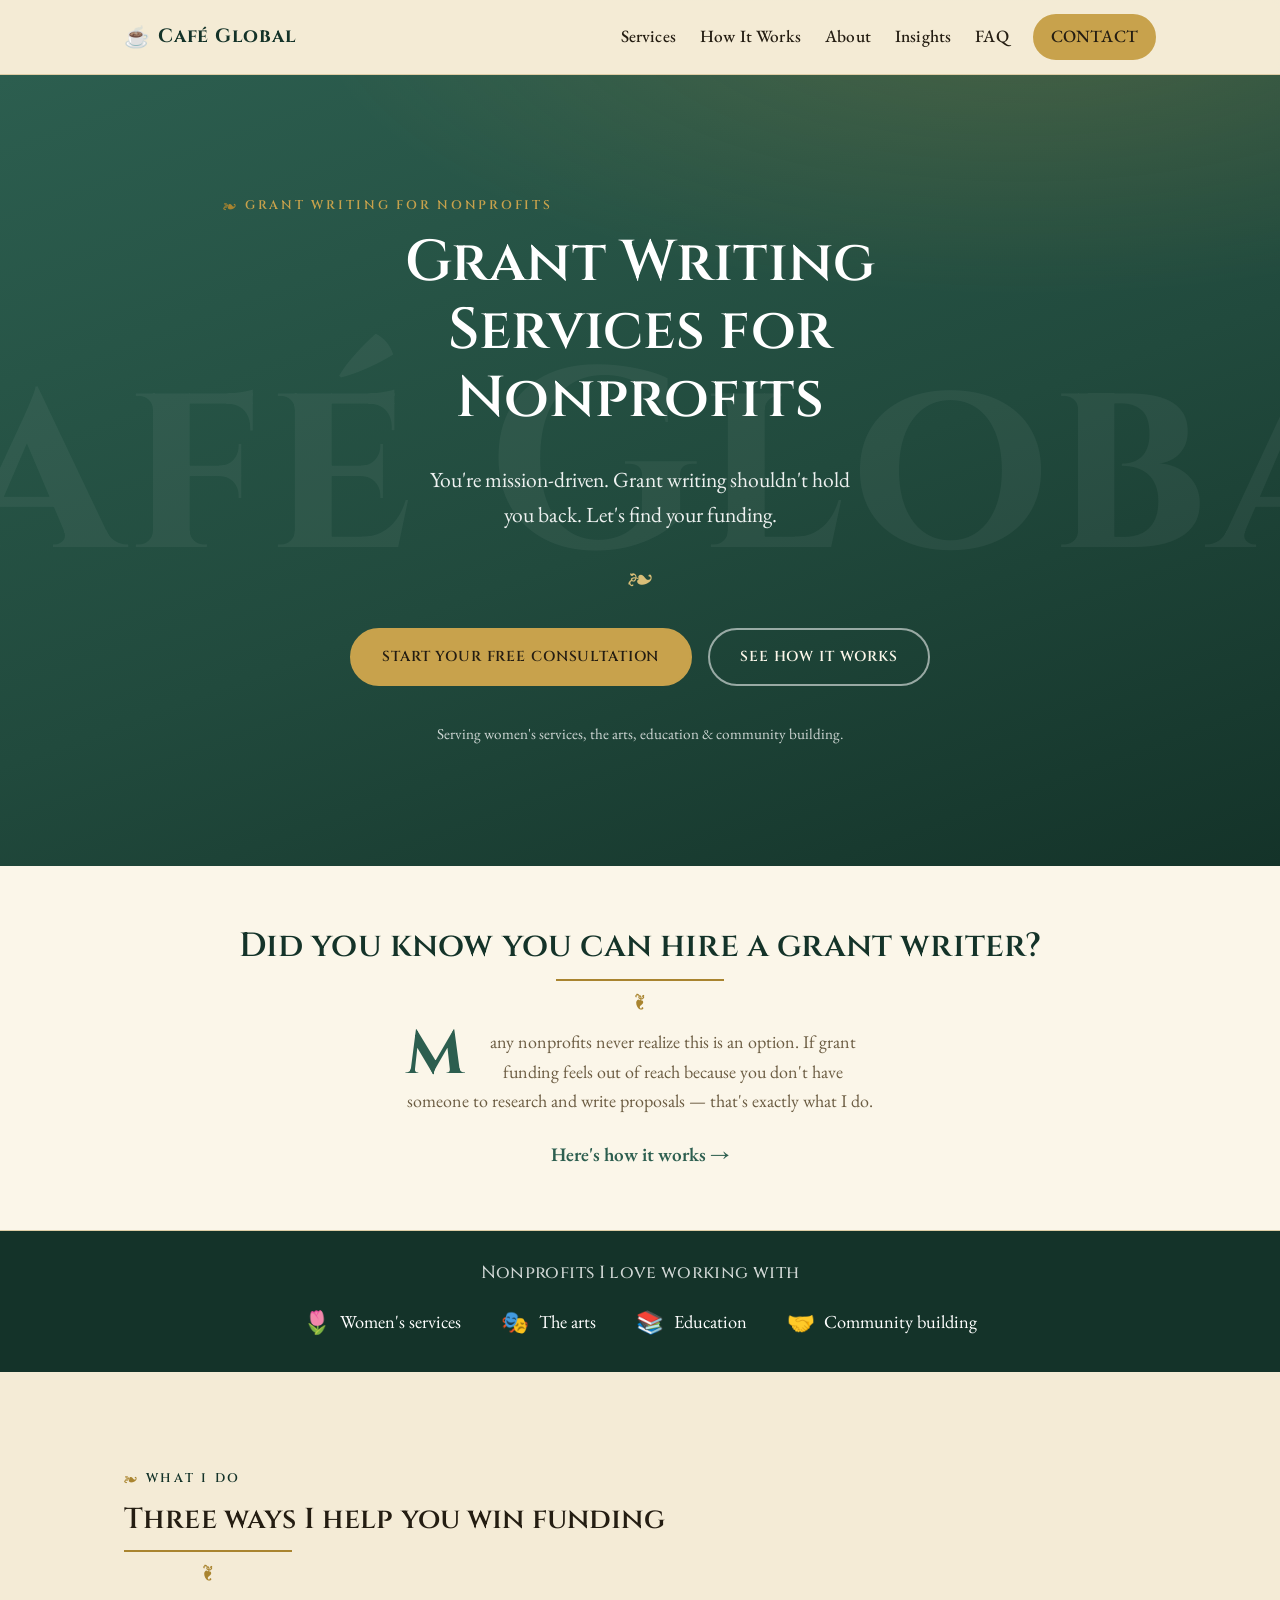
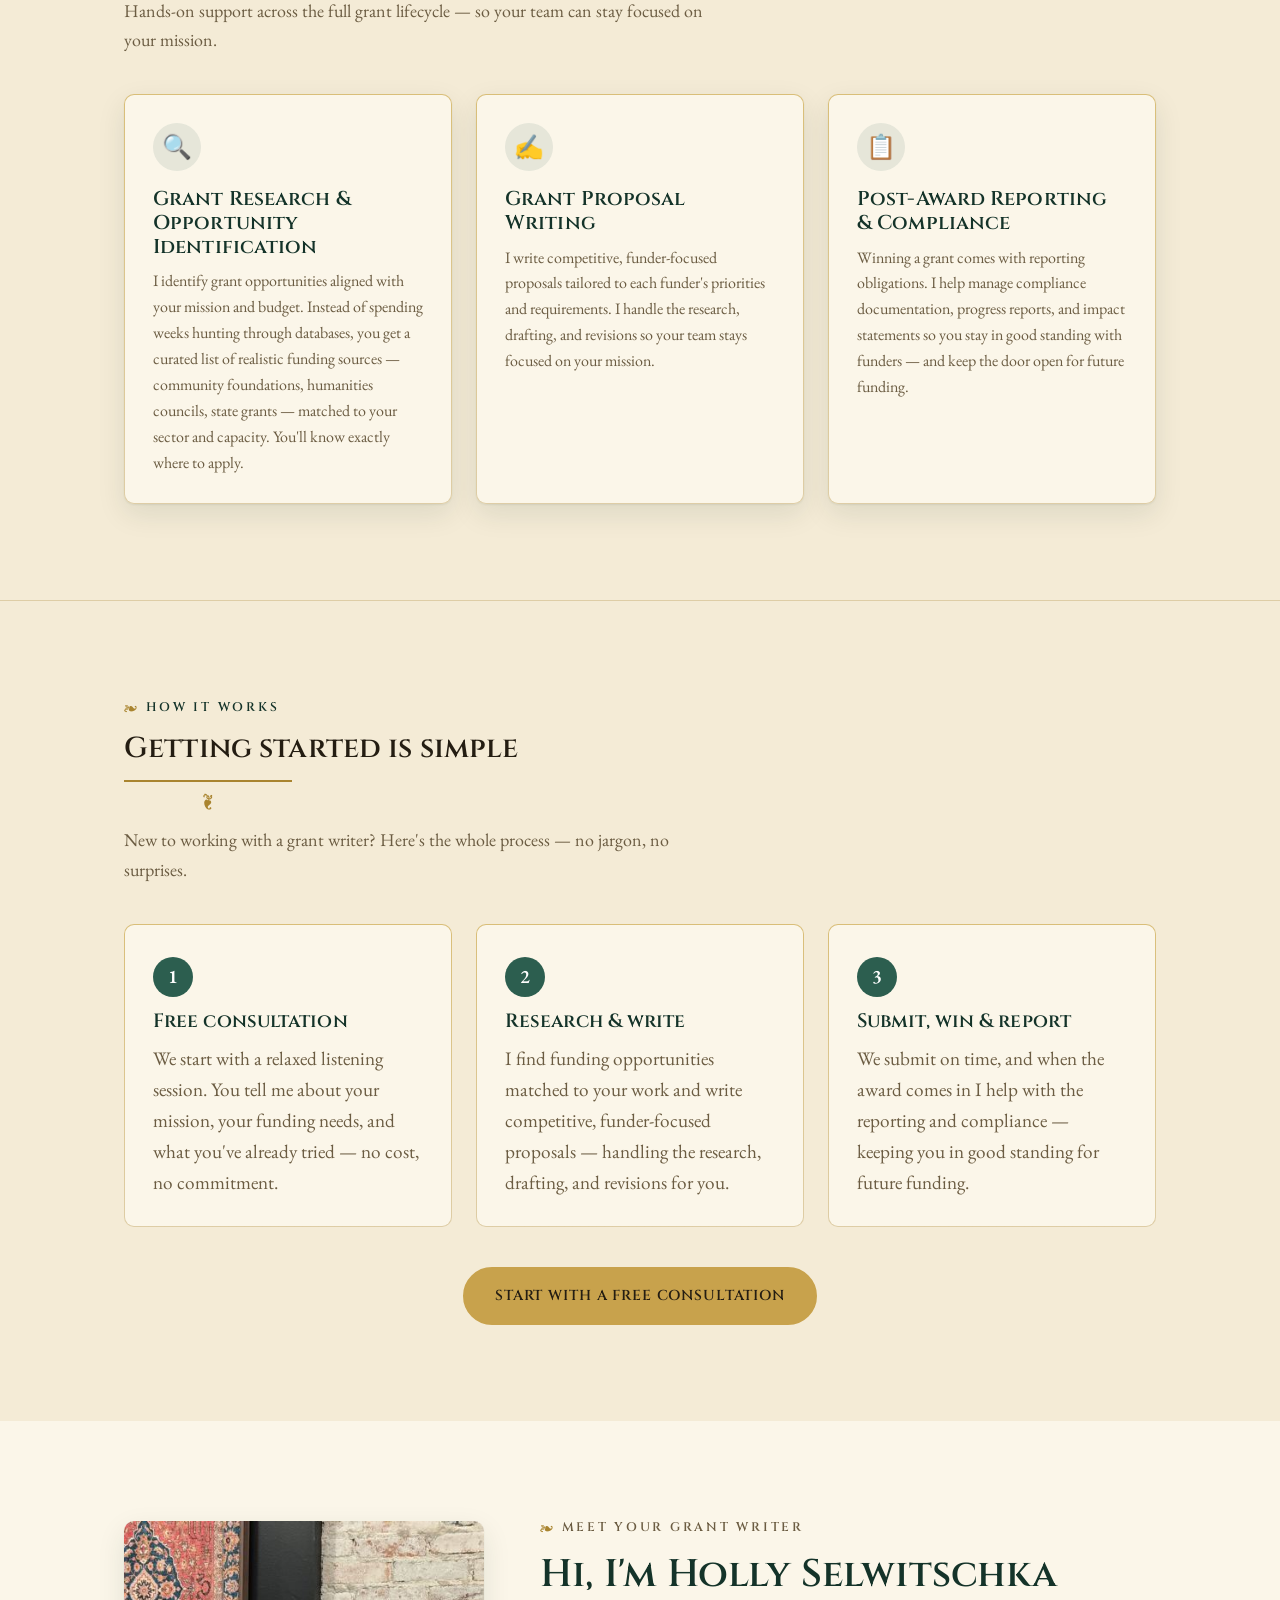
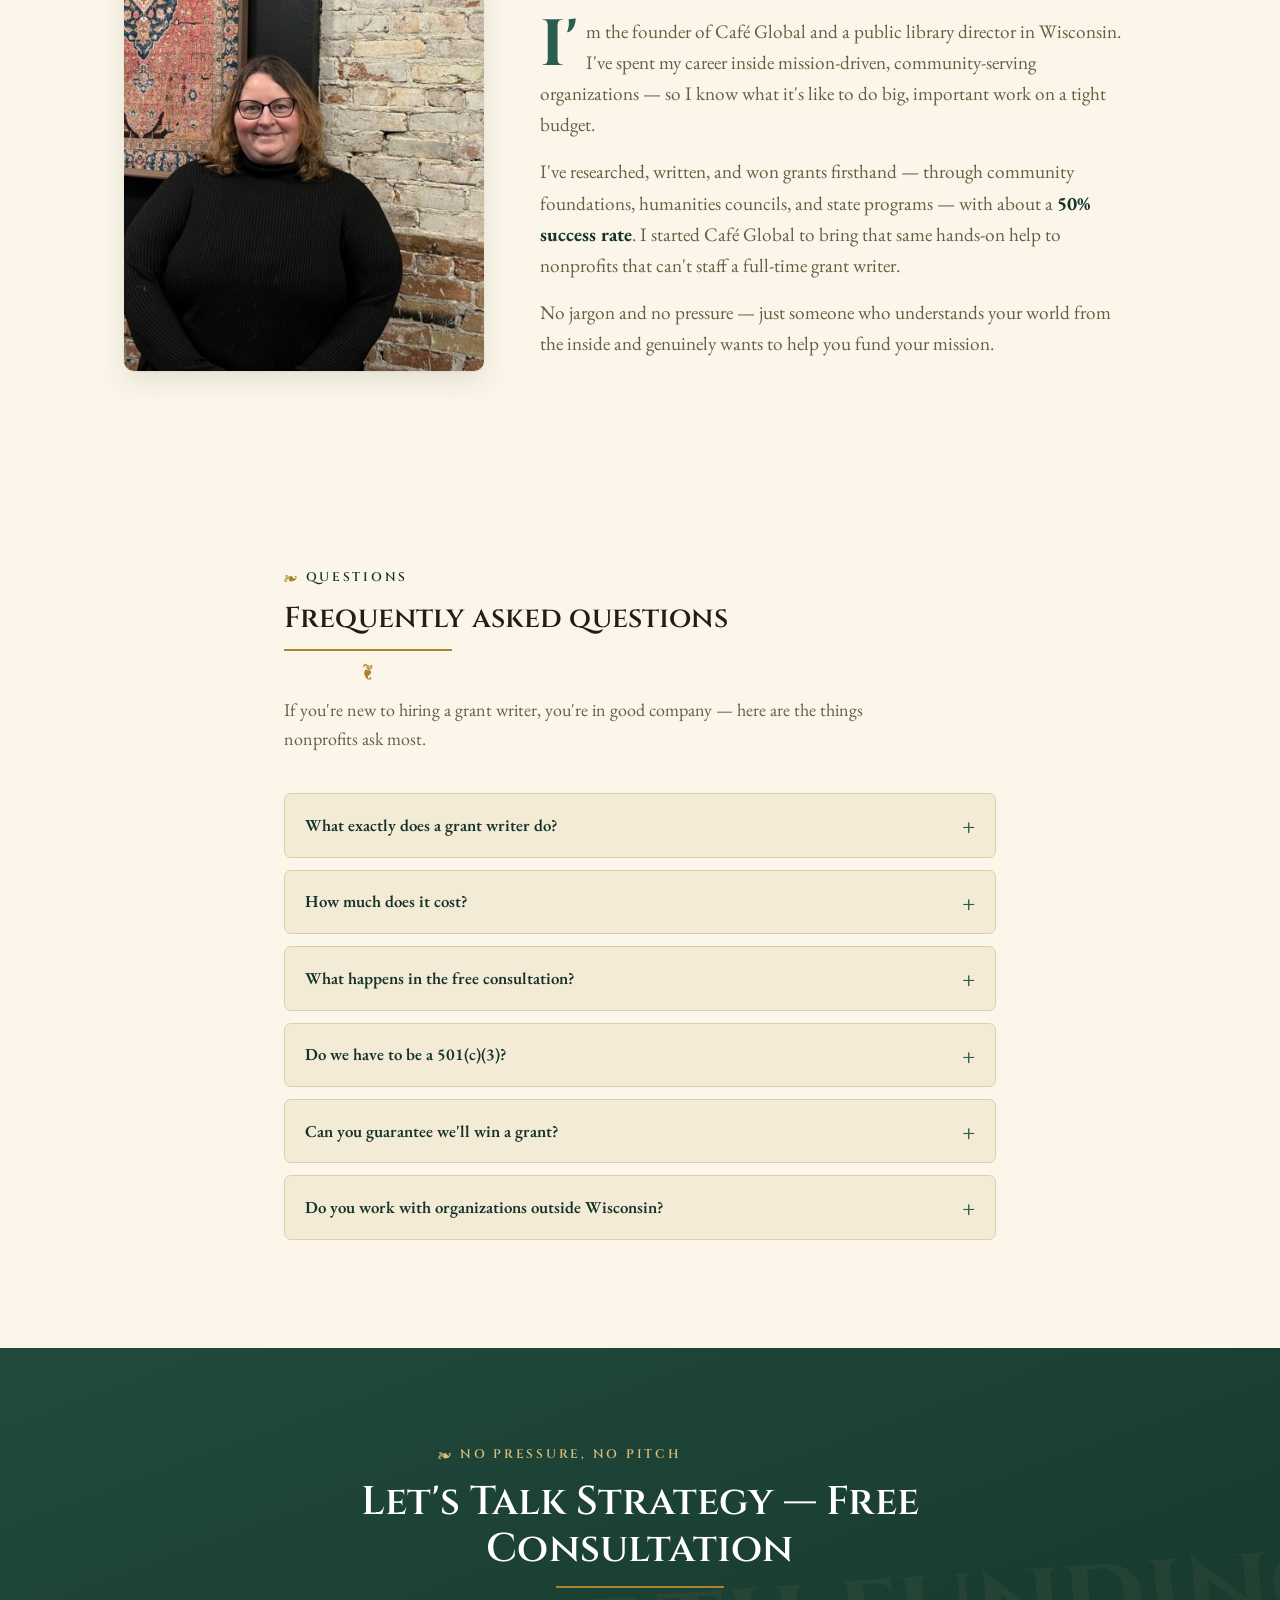
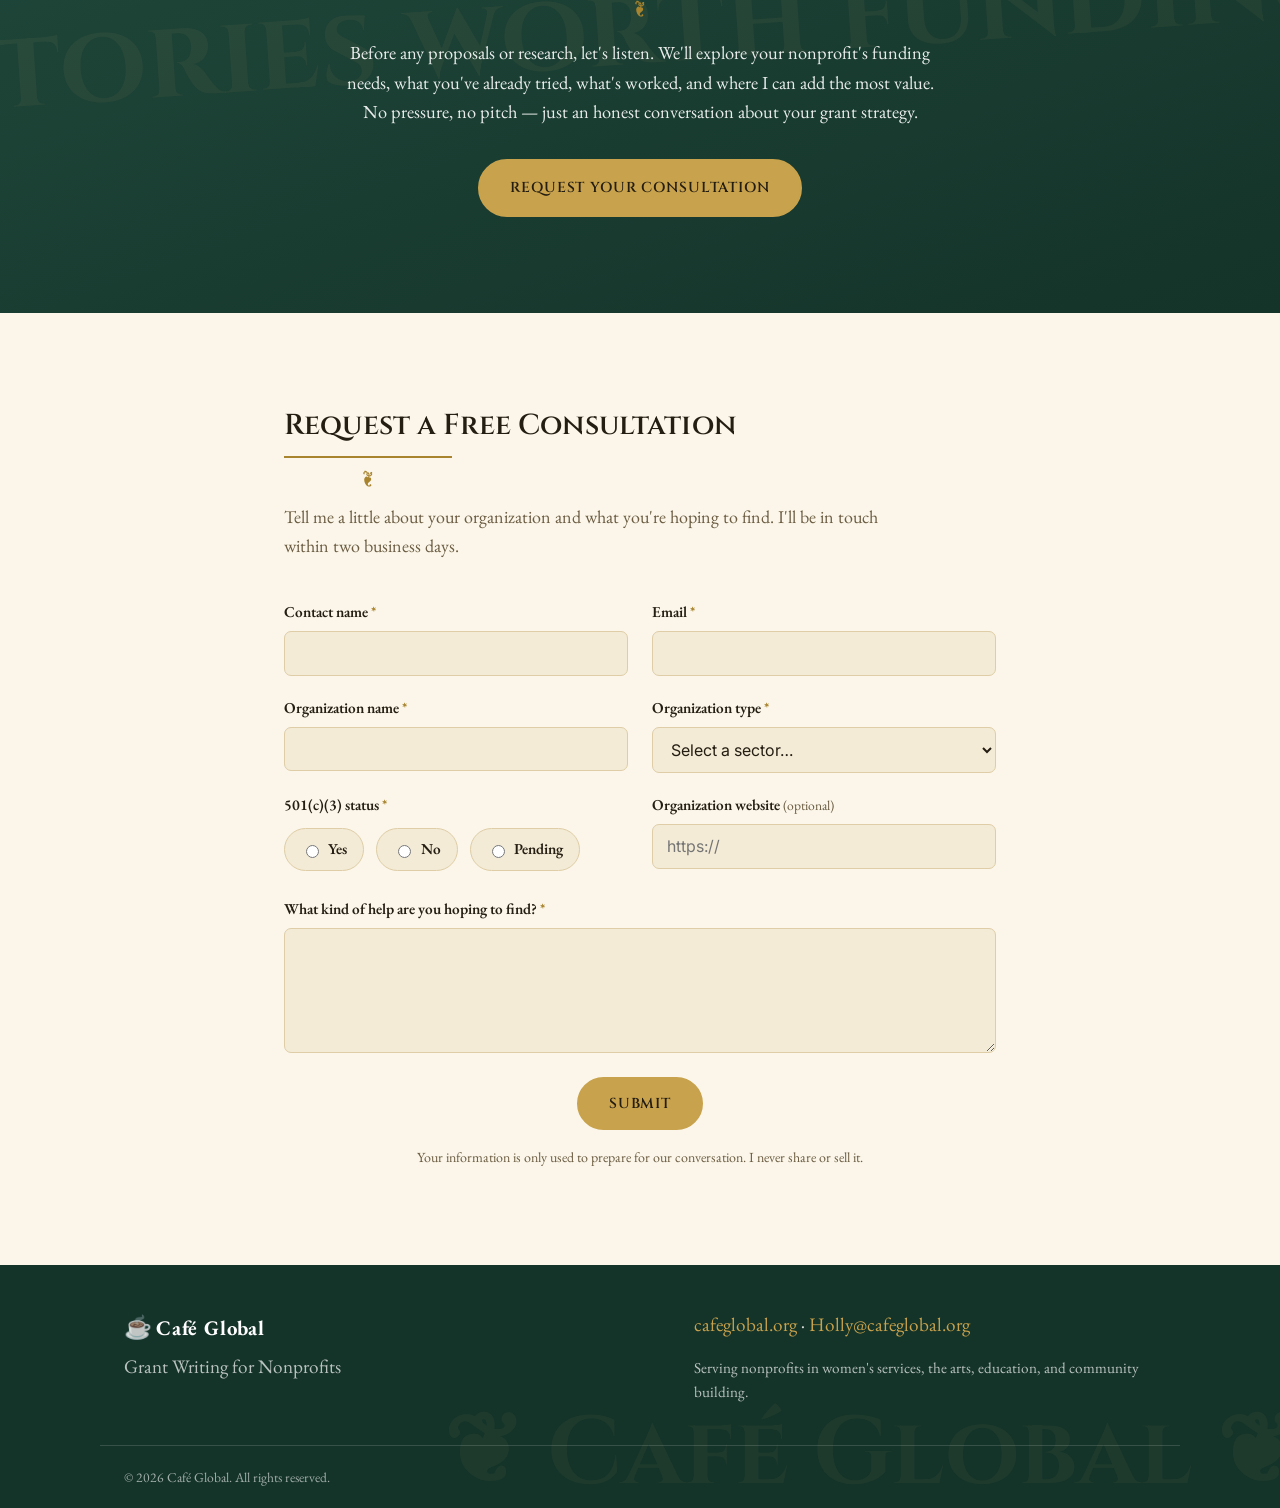
==== commit 82d97daf: "Add Insights blog: 5 SEO/AEO/GEO-optimized posts - Blog index + 5 posts (hire a grant writer, cost, " ====
--- a/index.html
+++ b/index.html
@@ -93,6 +93,7 @@
         <a href="#services">Services</a>
         <a href="#how">How It Works</a>
         <a href="#about">About</a>
+        <a href="blog/">Insights</a>
         <a href="#faq">FAQ</a>
         <a class="btn btn-sm" href="#contact">Contact</a>
       </nav>
--- a/styles.css
+++ b/styles.css
@@ -743,3 +743,133 @@
   html { scroll-behavior: auto; }
   * { transition: none !important; }
 }
+
+/* ============================================================
+   BLOG / INSIGHTS
+   ============================================================ */
+.blog-main { padding-block: clamp(2.5rem, 6vw, 4.5rem); }
+
+.breadcrumb {
+  font-family: var(--sans);
+  font-size: 0.85rem;
+  color: var(--muted);
+  margin-bottom: 1.5rem;
+}
+.breadcrumb a { color: var(--teal); text-decoration: none; }
+.breadcrumb a:hover { text-decoration: underline; }
+
+/* Blog index */
+.blog-hero { max-width: 46rem; margin: 0 auto 2.5rem; text-align: center; }
+.blog-hero h1 { color: var(--teal-deep); font-size: clamp(2rem, 5vw, 3rem); }
+.blog-hero p { color: var(--muted); font-size: 1.2rem; margin-inline: auto; }
+
+.post-grid {
+  display: grid;
+  grid-template-columns: repeat(auto-fill, minmax(300px, 1fr));
+  gap: 1.5rem;
+}
+.post-card {
+  display: flex;
+  flex-direction: column;
+  background:
+    linear-gradient(var(--white), var(--white)) padding-box,
+    linear-gradient(180deg, var(--gold-soft), var(--line)) border-box;
+  border: 1px solid transparent;
+  border-radius: var(--radius);
+  padding: 1.75rem;
+  box-shadow: var(--shadow);
+  text-decoration: none;
+  color: inherit;
+  transition: transform 0.15s ease, box-shadow 0.15s ease;
+}
+.post-card:hover { transform: translateY(-3px); box-shadow: 0 2px 4px rgba(20,51,41,.08), 0 16px 36px rgba(20,51,41,.14); }
+.post-card .cat {
+  font-family: var(--display);
+  text-transform: uppercase;
+  letter-spacing: 0.18em;
+  font-size: 0.72rem;
+  color: var(--gold-dark);
+  margin-bottom: 0.5rem;
+}
+.post-card h2 { font-size: 1.35rem; color: var(--teal-deep); margin-bottom: 0.5rem; }
+.post-card p { color: var(--muted); font-size: 1.02rem; margin-bottom: 1rem; }
+.post-card .more { margin-top: auto; color: var(--teal); font-weight: 600; font-family: var(--sans); font-size: 0.95rem; }
+
+/* Single post */
+.post { max-width: 720px; margin-inline: auto; }
+.post-header { margin-bottom: 2rem; }
+.post-header .cat {
+  font-family: var(--display);
+  text-transform: uppercase;
+  letter-spacing: 0.2em;
+  font-size: 0.78rem;
+  color: var(--gold-dark);
+}
+.post-header h1 { color: var(--teal-deep); font-size: clamp(1.9rem, 4.5vw, 2.8rem); margin-top: 0.5rem; }
+.post-meta {
+  font-family: var(--sans);
+  font-size: 0.9rem;
+  color: var(--muted);
+  display: flex;
+  flex-wrap: wrap;
+  gap: 0.4rem 1rem;
+  margin-top: 0.85rem;
+}
+.post article > p { font-size: 1.18rem; }
+.post h2 { color: var(--teal-deep); font-size: 1.6rem; margin-top: 2.2rem; }
+.post h3 { color: var(--teal-dark); font-size: 1.25rem; margin-top: 1.5rem; }
+.post ul, .post ol { padding-left: 1.3rem; }
+.post li { margin-bottom: 0.5rem; }
+.post a { color: var(--teal); }
+
+/* Answer-first key-takeaways box (AEO/GEO) */
+.takeaways {
+  background: rgba(44, 94, 79, 0.07);
+  border-left: 4px solid var(--gold);
+  border-radius: var(--radius-sm);
+  padding: 1.25rem 1.5rem;
+  margin: 1.75rem 0;
+}
+.takeaways h2 {
+  margin: 0 0 0.5rem;
+  font-size: 1.05rem;
+  font-family: var(--display);
+  text-transform: uppercase;
+  letter-spacing: 0.12em;
+  color: var(--teal-deep);
+}
+.takeaways p, .takeaways ul { margin: 0; }
+.takeaways li { color: var(--ink); }
+
+/* In-post CTA */
+.post-cta {
+  margin: 2.5rem 0 1rem;
+  text-align: center;
+  background: linear-gradient(160deg, var(--teal-dark), var(--teal-deep));
+  color: #fff;
+  border-radius: var(--radius);
+  padding: 2.25rem 1.5rem;
+  position: relative;
+  overflow: hidden;
+}
+.post-cta h2 { color: #fff; margin-top: 0; font-size: 1.6rem; }
+.post-cta p { color: rgba(255,255,255,0.9); margin-inline: auto; }
+
+/* Author note */
+.post-author {
+  display: flex;
+  gap: 1rem;
+  align-items: center;
+  margin: 2.5rem 0 0;
+  padding-top: 1.5rem;
+  border-top: 1px solid var(--line);
+}
+.post-author img { width: 64px; height: 64px; border-radius: 50%; object-fit: cover; }
+.post-author p { margin: 0; font-size: 0.98rem; color: var(--muted); }
+.post-author strong { color: var(--teal-deep); }
+
+/* Related links */
+.related { margin-top: 2.5rem; }
+.related h2 { font-size: 1.3rem; color: var(--teal-deep); }
+.related ul { list-style: none; padding: 0; }
+.related a { color: var(--teal); font-weight: 500; }
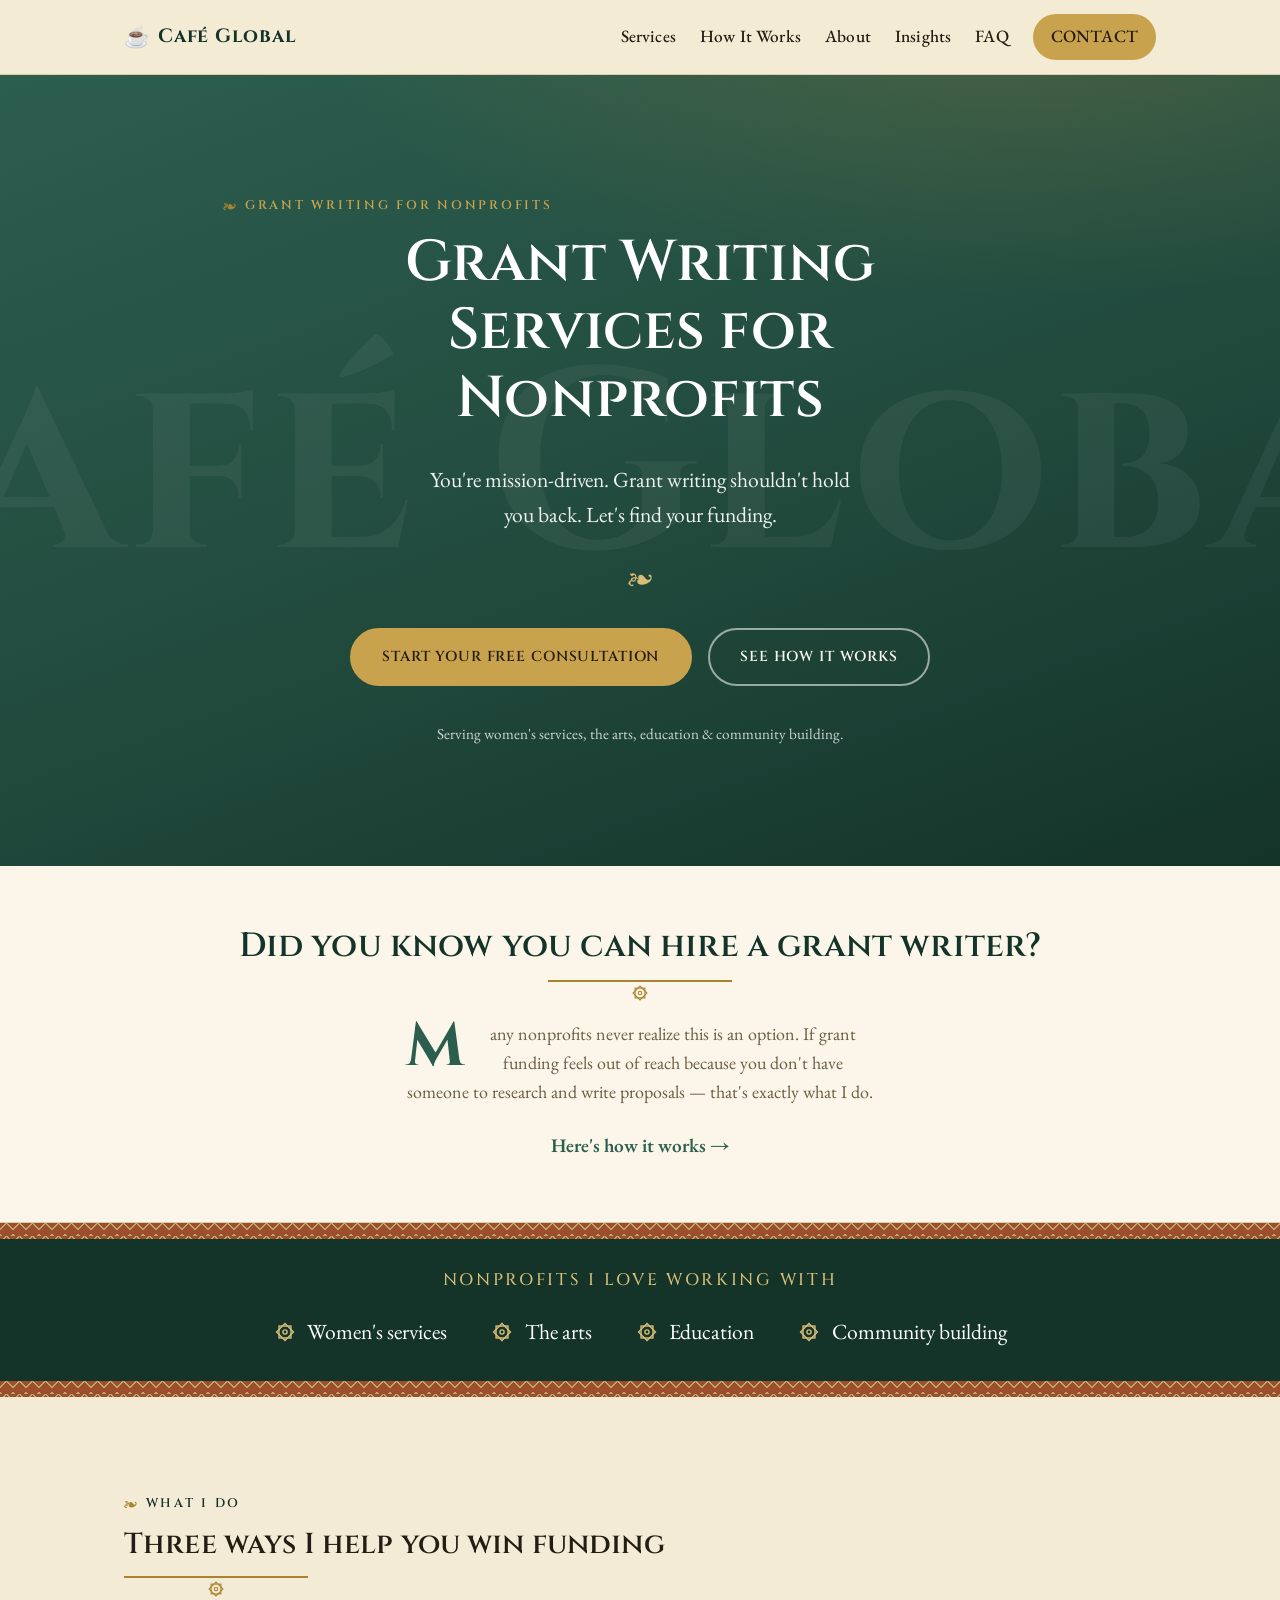
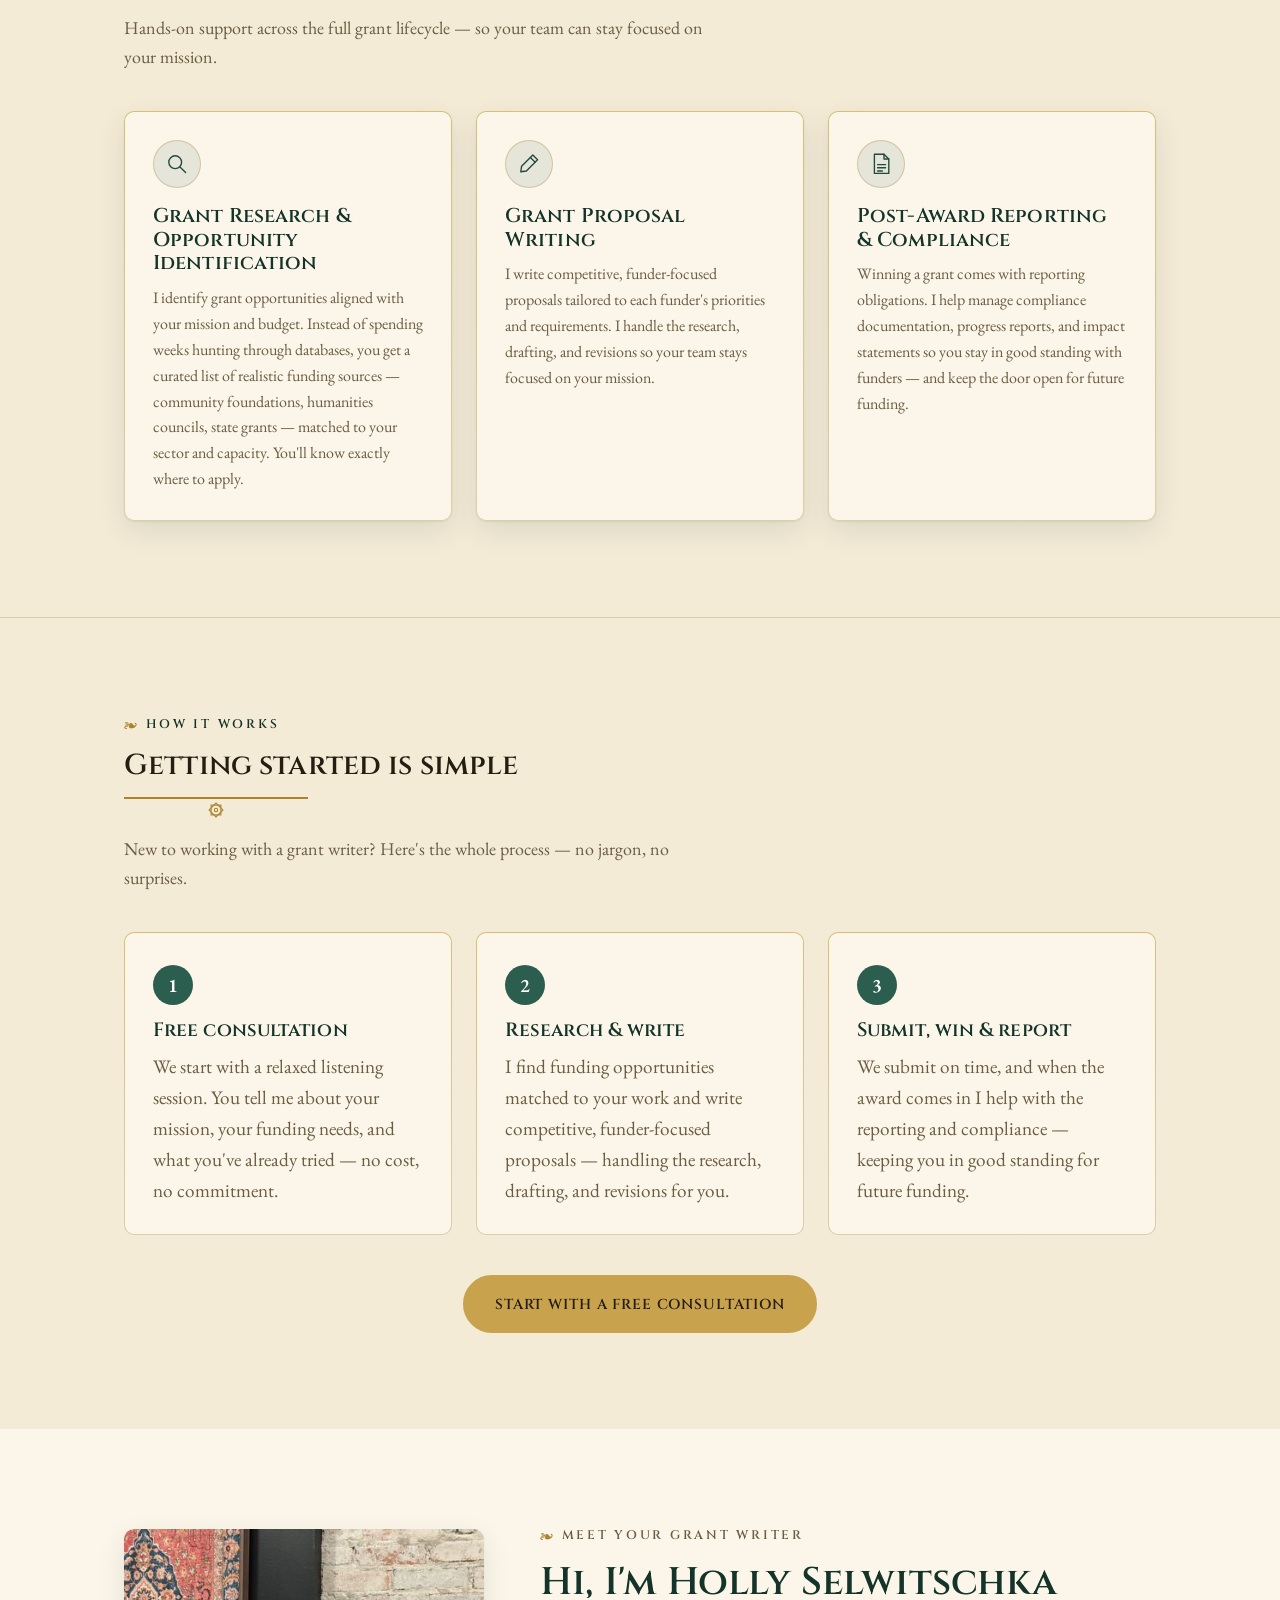
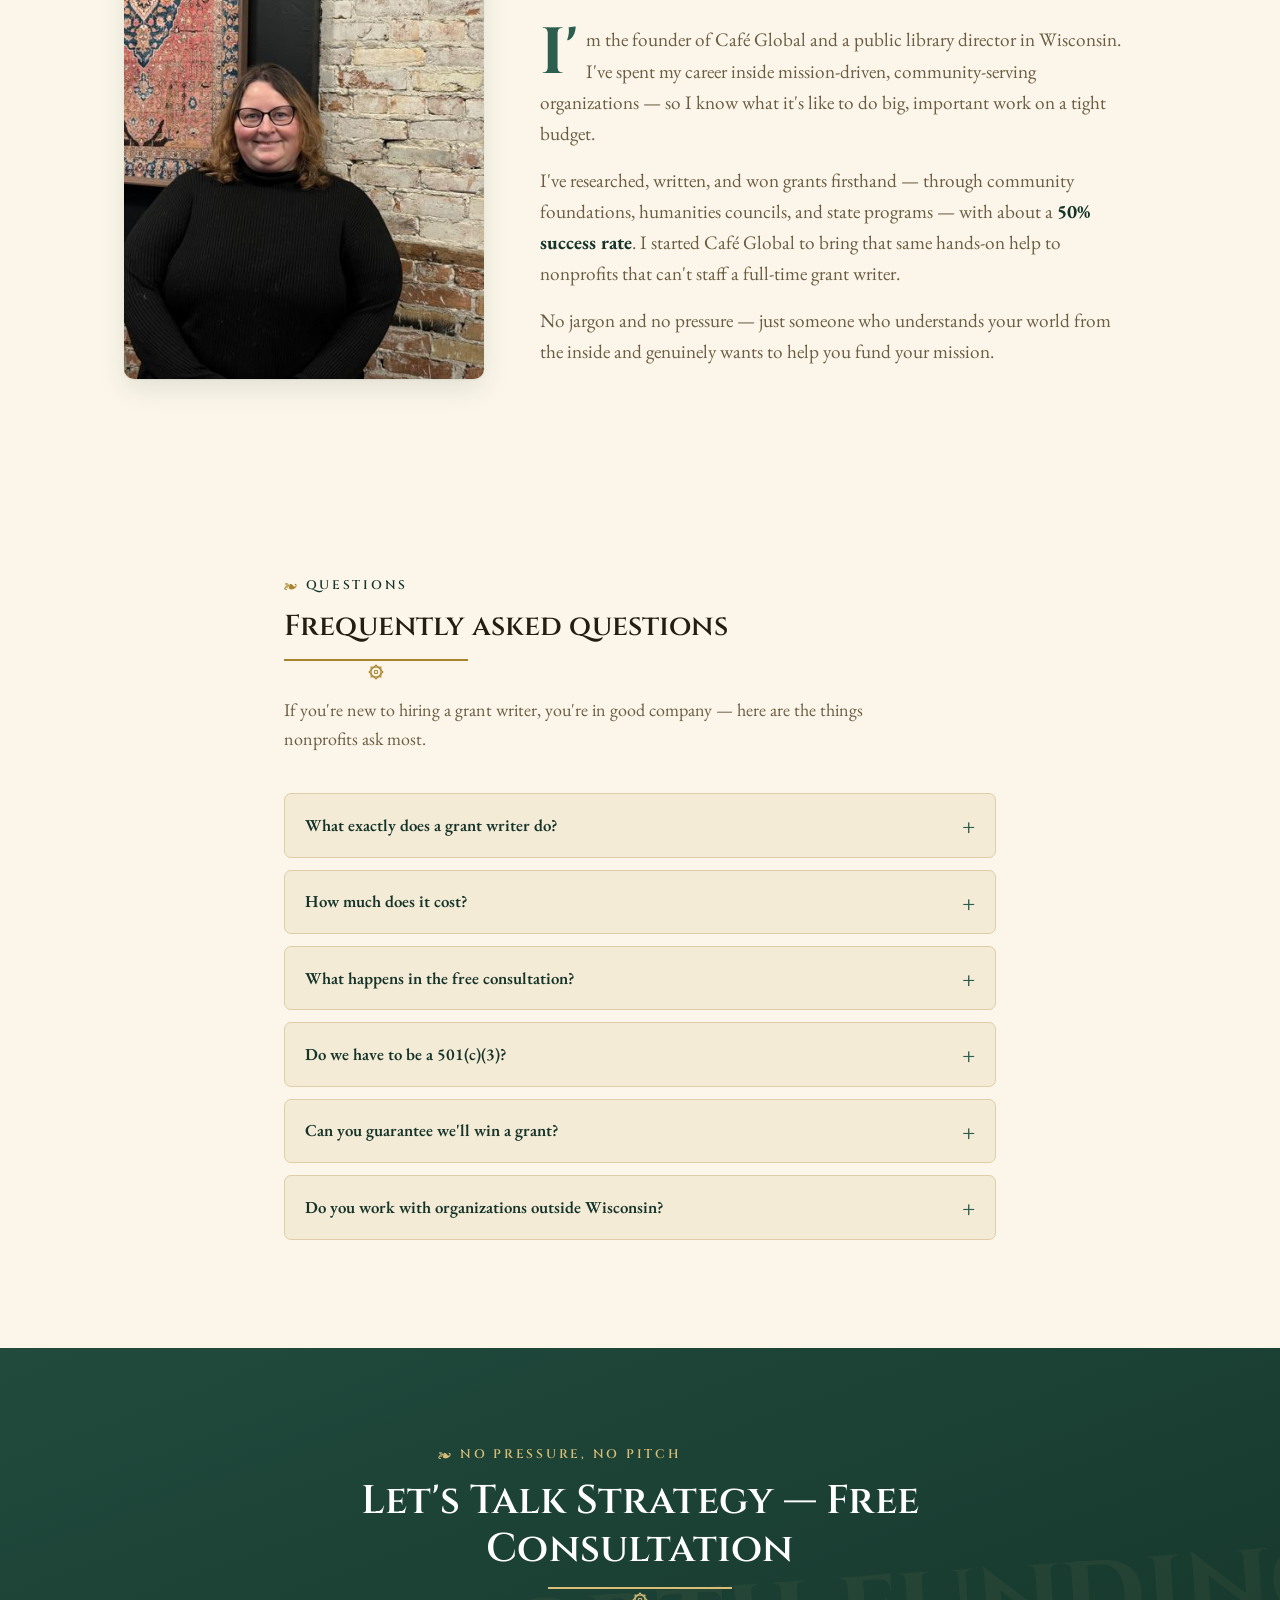
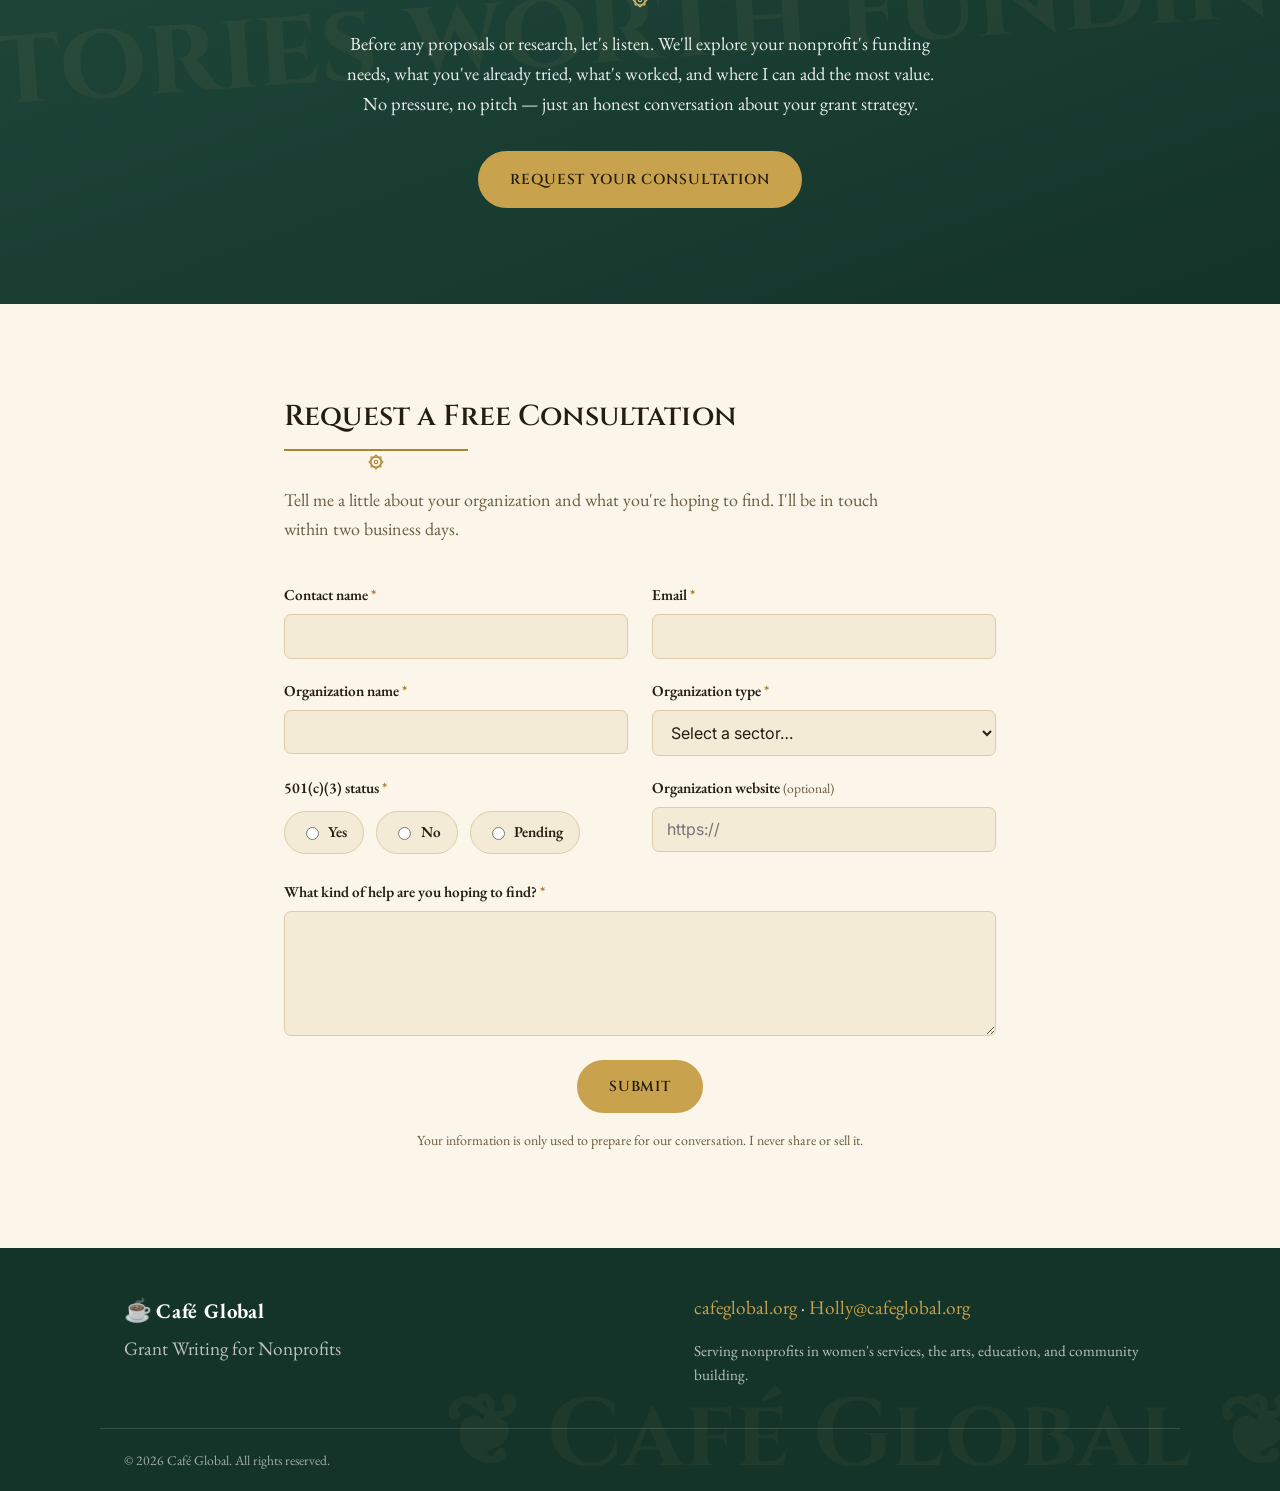
==== commit fa94764c: "Replace emojis with Persian-carpet-inspired ornament - Sector band reframed like a carpet: gold latt" ====
--- a/index.html
+++ b/index.html
@@ -138,10 +138,10 @@
       <div class="container">
         <h2 id="sectors-heading" class="sectors-heading">Nonprofits I love working with</h2>
         <ul class="sector-list">
-          <li><span class="sector-icon" aria-hidden="true">🌷</span>Women's services</li>
-          <li><span class="sector-icon" aria-hidden="true">🎭</span>The arts</li>
-          <li><span class="sector-icon" aria-hidden="true">📚</span>Education</li>
-          <li><span class="sector-icon" aria-hidden="true">🤝</span>Community building</li>
+          <li>Women's services</li>
+          <li>The arts</li>
+          <li>Education</li>
+          <li>Community building</li>
         </ul>
       </div>
     </section>
@@ -160,7 +160,11 @@
 
         <div class="card-grid">
           <article class="card">
-            <div class="card-icon" aria-hidden="true">🔍</div>
+            <div class="card-icon" aria-hidden="true">
+              <svg class="ico" viewBox="0 0 32 32" fill="none" stroke="currentColor" stroke-width="1.7" stroke-linecap="round" stroke-linejoin="round">
+                <circle cx="14" cy="14" r="8" /><line x1="20" y1="20" x2="27" y2="27" />
+              </svg>
+            </div>
             <h3>Grant Research &amp; Opportunity Identification</h3>
             <p>
               I identify grant opportunities aligned with your mission and budget.
@@ -172,7 +176,11 @@
           </article>
 
           <article class="card">
-            <div class="card-icon" aria-hidden="true">✍️</div>
+            <div class="card-icon" aria-hidden="true">
+              <svg class="ico" viewBox="0 0 32 32" fill="none" stroke="currentColor" stroke-width="1.7" stroke-linecap="round" stroke-linejoin="round">
+                <path d="M21 5 l6 6 -14 14 -7 1 1 -7 z" /><line x1="18" y1="8" x2="24" y2="14" />
+              </svg>
+            </div>
             <h3>Grant Proposal Writing</h3>
             <p>
               I write competitive, funder-focused proposals tailored to each
@@ -182,7 +190,12 @@
           </article>
 
           <article class="card">
-            <div class="card-icon" aria-hidden="true">📋</div>
+            <div class="card-icon" aria-hidden="true">
+              <svg class="ico" viewBox="0 0 32 32" fill="none" stroke="currentColor" stroke-width="1.7" stroke-linecap="round" stroke-linejoin="round">
+                <path d="M8 4 h12 l6 6 v18 h-18 z" /><path d="M20 4 v6 h6" />
+                <line x1="12" y1="17" x2="22" y2="17" /><line x1="12" y1="21" x2="22" y2="21" /><line x1="12" y1="25" x2="18" y2="25" />
+              </svg>
+            </div>
             <h3>Post-Award Reporting &amp; Compliance</h3>
             <p>
               Winning a grant comes with reporting obligations. I help manage
--- a/styles.css
+++ b/styles.css
@@ -12,6 +12,8 @@
   --gold: #C8A24C;        /* antique gold (CTA / ornament) */
   --gold-dark: #A9842F;
   --gold-soft: #D9BE78;
+  --rust: #B5532E;        /* Persian-carpet terracotta accent */
+  --indigo: #284A6B;      /* Persian-carpet indigo accent */
   --bg: #F4EBD6;          /* parchment */
   --bg-deep: #ECE0C4;     /* deeper parchment band */
   --white: #FBF6E9;       /* warm "paper" card */
@@ -271,20 +273,39 @@
 }
 .awareness-link:hover { text-decoration: underline; }
 
-/* ---------- Sector band ---------- */
+/* ---------- Sector band (Persian-carpet framed) ---------- */
 .sectors {
+  position: relative;
   background: var(--teal-deep);
   color: #fff;
-  padding-block: 2rem;
-}
+  padding-block: 3rem;
+}
+/* Carpet-style borders: a gold/rust lattice strip top and bottom */
+.sectors::before,
+.sectors::after {
+  content: "";
+  position: absolute;
+  left: 0;
+  right: 0;
+  height: 16px;
+  background-image:
+    repeating-linear-gradient(45deg, var(--gold-soft) 0 1.5px, transparent 1.5px 13px),
+    repeating-linear-gradient(-45deg, var(--gold-soft) 0 1.5px, transparent 1.5px 13px),
+    linear-gradient(var(--rust), var(--rust));
+  background-size: 13px 13px, 13px 13px, 100% 100%;
+  opacity: 0.85;
+}
+.sectors::before { top: 0; }
+.sectors::after { bottom: 0; }
 .sectors-heading {
   text-align: center;
-  color: #fff;
-  font-size: 1.1rem;
+  font-family: var(--display);
+  font-size: 1.05rem;
   font-weight: 500;
-  letter-spacing: 0.02em;
-  color: rgba(255, 255, 255, 0.8);
-  margin-bottom: 1.25rem;
+  letter-spacing: 0.16em;
+  text-transform: uppercase;
+  color: var(--gold-soft);
+  margin-bottom: 1.5rem;
 }
 .sector-list {
   list-style: none;
@@ -293,17 +314,25 @@
   display: flex;
   flex-wrap: wrap;
   justify-content: center;
-  gap: 0.75rem 2.5rem;
+  gap: 1rem 2.75rem;
 }
 .sector-list li {
   display: inline-flex;
   align-items: center;
-  gap: 0.6rem;
+  gap: 0.7rem;
   font-family: var(--serif);
-  font-size: 1.15rem;
+  font-size: 1.35rem;
   color: #fff;
 }
-.sector-icon { font-size: 1.4rem; }
+/* Eight-point Persian star (Khatam) before each sector — gold line motif */
+.sector-list li::before {
+  content: "";
+  width: 1.4rem;
+  height: 1.4rem;
+  flex: none;
+  background: no-repeat center / contain
+    url("data:image/svg+xml,%3Csvg%20xmlns='http://www.w3.org/2000/svg'%20viewBox='0%200%2024%2024'%20fill='none'%20stroke='%23D9BE78'%20stroke-width='1.5'%3E%3Crect%20x='5.5'%20y='5.5'%20width='13'%20height='13'/%3E%3Crect%20x='5.5'%20y='5.5'%20width='13'%20height='13'%20transform='rotate(45%2012%2012)'/%3E%3Ccircle%20cx='12'%20cy='12'%20r='2.3'/%3E%3C/svg%3E");
+}
 
 /* ---------- Services ---------- */
 .services { background: var(--bg); }
@@ -667,23 +696,29 @@
   font-family: var(--serif);
 }
 
-/* --- Section title ornament: a short gold rule with a centered fleuron --- */
+/* --- Section title ornament: gold rule with a Persian eight-point star --- */
 .section-head h2::after,
 .awareness h2::after,
 .consultation h2::after {
-  content: "❦";
+  content: "";
   display: block;
-  width: 168px;
-  margin-top: 0.85rem;
-  padding-top: 0.65rem;
-  text-align: center;
-  color: var(--gold-dark);
-  font-family: var(--serif);
-  font-size: 1rem;
-  border-top: 2px solid var(--gold-dark);
+  width: 184px;
+  height: 22px;
+  margin-top: 0.9rem;
+  background:
+    linear-gradient(var(--gold-dark), var(--gold-dark)) left top / 184px 2px no-repeat,
+    no-repeat center bottom / 18px 18px
+      url("data:image/svg+xml,%3Csvg%20xmlns='http://www.w3.org/2000/svg'%20viewBox='0%200%2024%2024'%20fill='none'%20stroke='%23A9842F'%20stroke-width='1.5'%3E%3Crect%20x='5.5'%20y='5.5'%20width='13'%20height='13'/%3E%3Crect%20x='5.5'%20y='5.5'%20width='13'%20height='13'%20transform='rotate(45%2012%2012)'/%3E%3Ccircle%20cx='12'%20cy='12'%20r='2.3'/%3E%3C/svg%3E");
 }
 .awareness h2::after,
 .consultation h2::after { margin-inline: auto; } /* centered sections */
+/* Star turns gold-soft on the dark consultation band for contrast */
+.consultation h2::after {
+  background:
+    linear-gradient(var(--gold-soft), var(--gold-soft)) left top / 184px 2px no-repeat,
+    no-repeat center bottom / 18px 18px
+      url("data:image/svg+xml,%3Csvg%20xmlns='http://www.w3.org/2000/svg'%20viewBox='0%200%2024%2024'%20fill='none'%20stroke='%23D9BE78'%20stroke-width='1.5'%3E%3Crect%20x='5.5'%20y='5.5'%20width='13'%20height='13'/%3E%3Crect%20x='5.5'%20y='5.5'%20width='13'%20height='13'%20transform='rotate(45%2012%2012)'/%3E%3Ccircle%20cx='12'%20cy='12'%20r='2.3'/%3E%3C/svg%3E");
+}
 
 /* --- Faint background word watermarks on the deep-green panels --- */
 .consultation { position: relative; overflow: hidden; isolation: isolate; }
@@ -709,7 +744,11 @@
     linear-gradient(180deg, var(--gold-soft), var(--line)) border-box;
   border: 1px solid transparent;
 }
-.card-icon { background: rgba(44, 94, 79, 0.1); }
+.card-icon {
+  background: rgba(44, 94, 79, 0.1);
+  border: 1px solid rgba(169, 132, 47, 0.35);
+}
+.card-icon .ico { width: 1.6rem; height: 1.6rem; color: var(--teal-dark); }
 
 /* --- Footer: faint motto watermark, library-green --- */
 .site-footer { position: relative; overflow: hidden; isolation: isolate; }
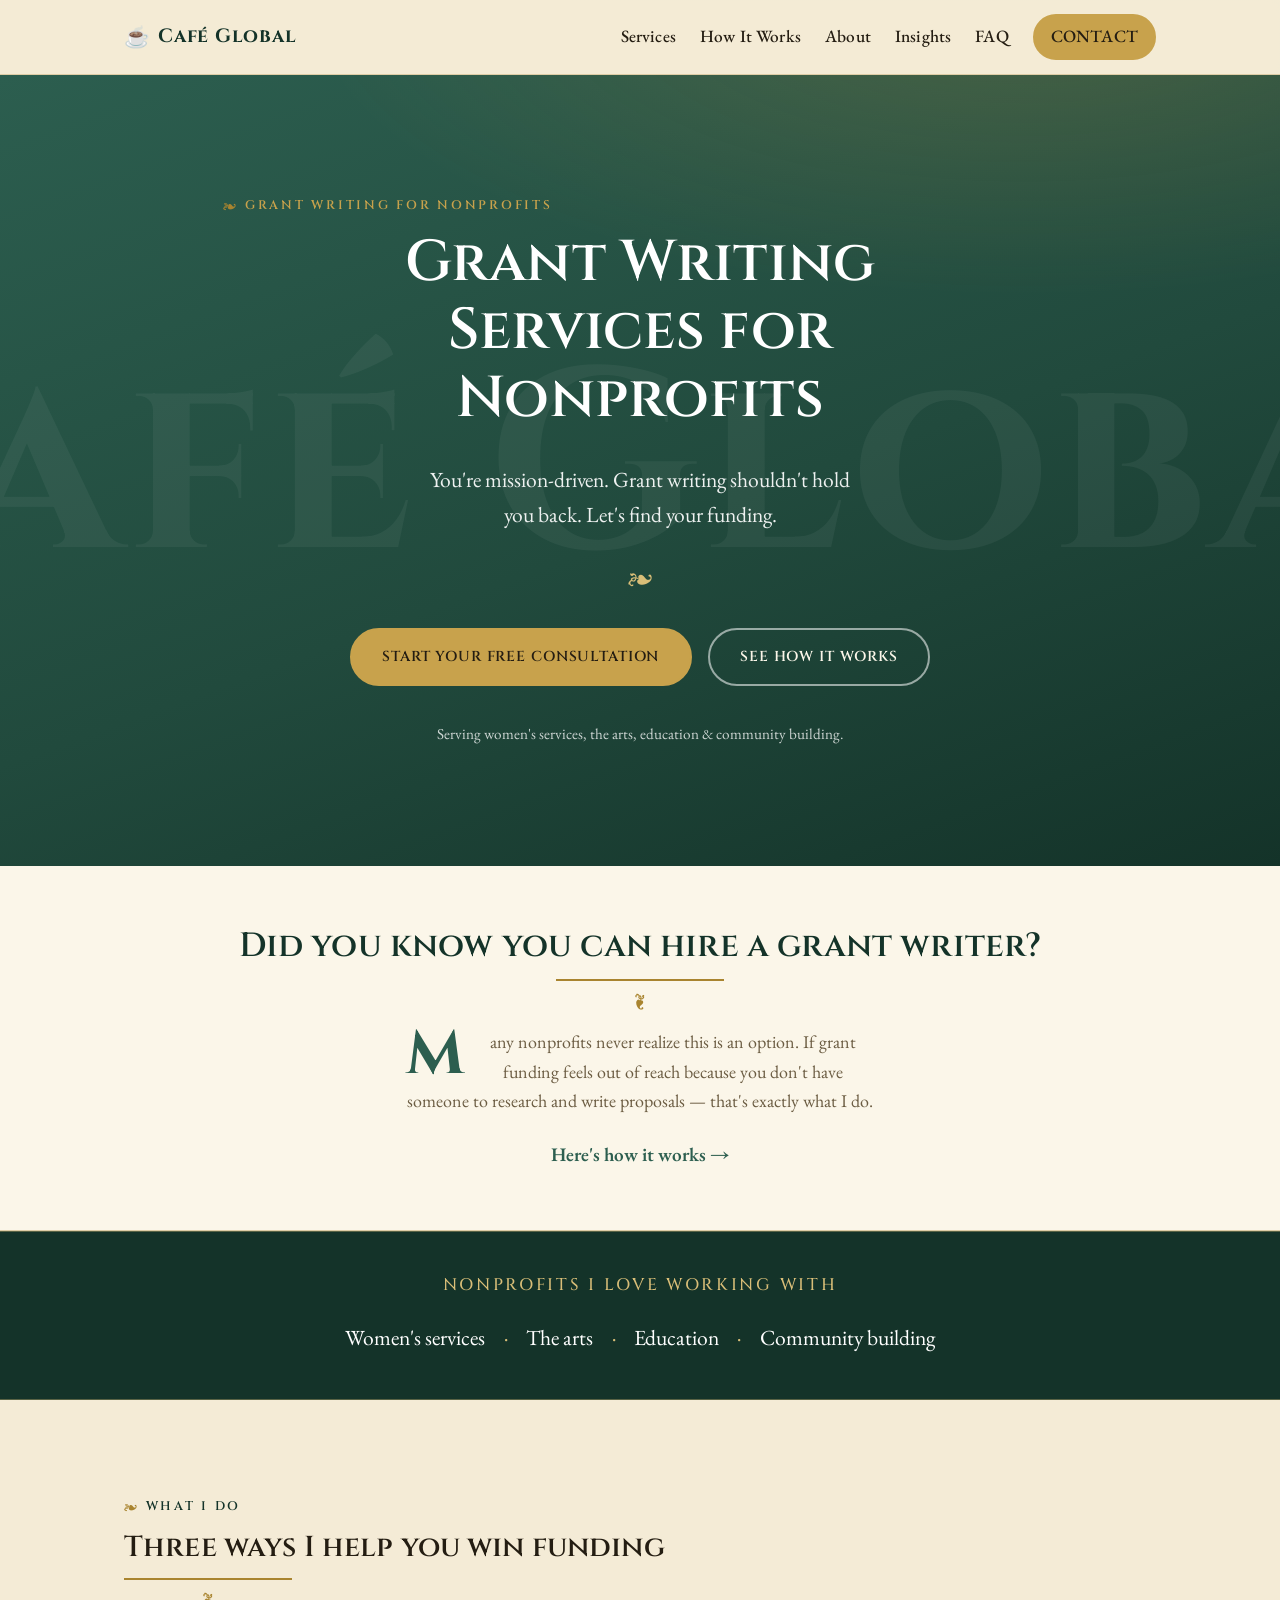
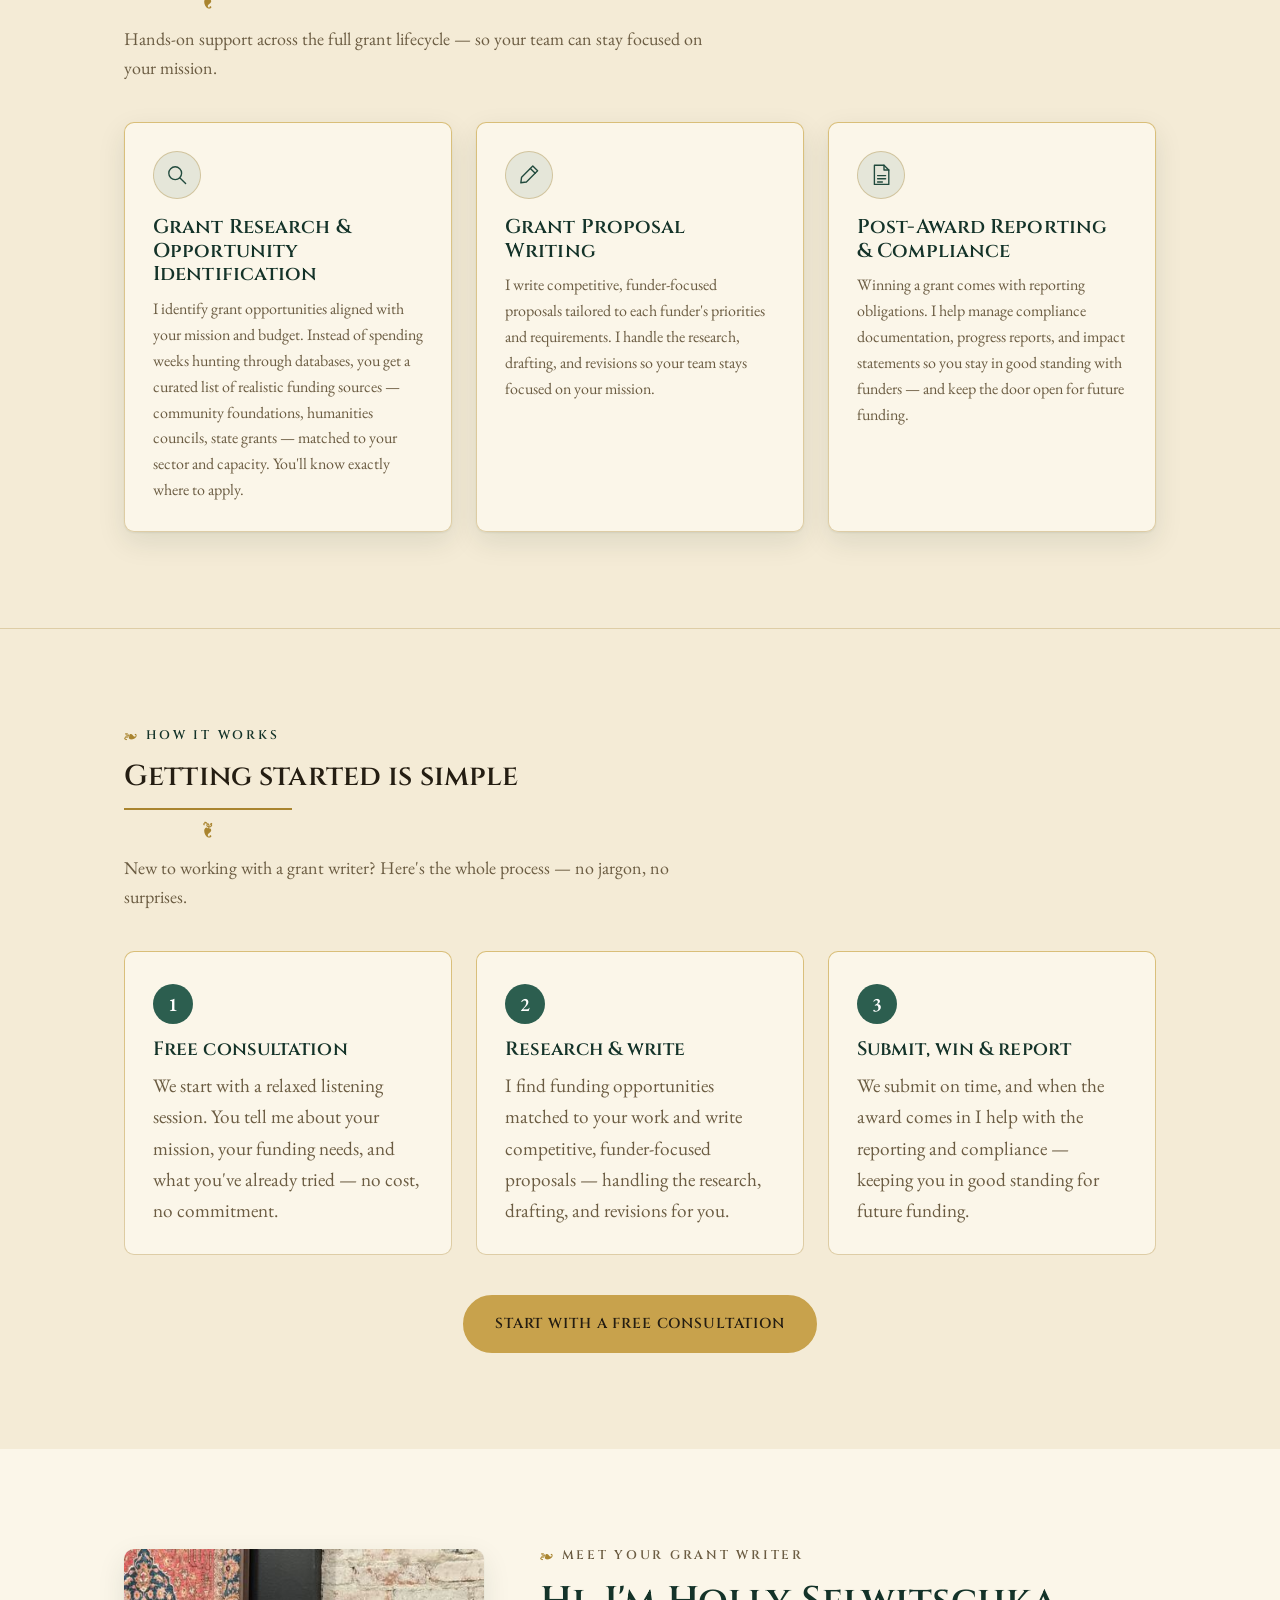
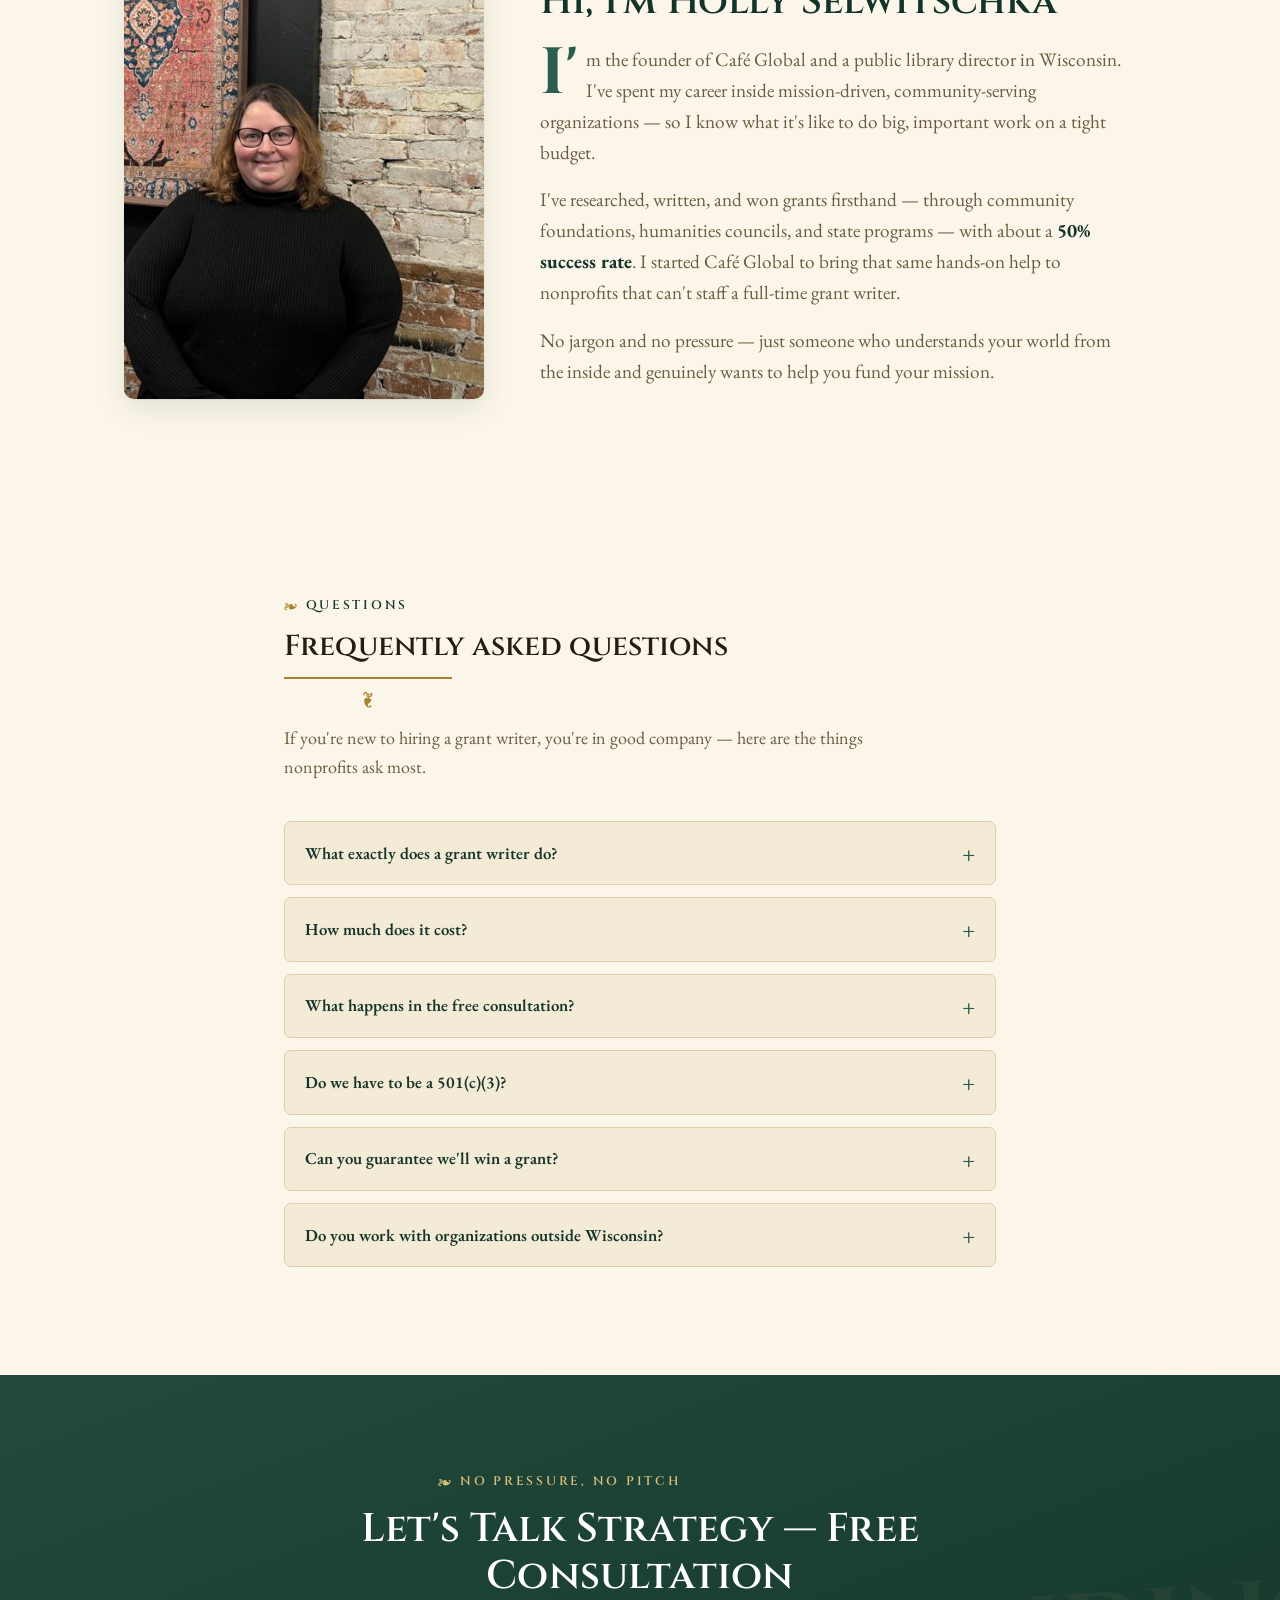
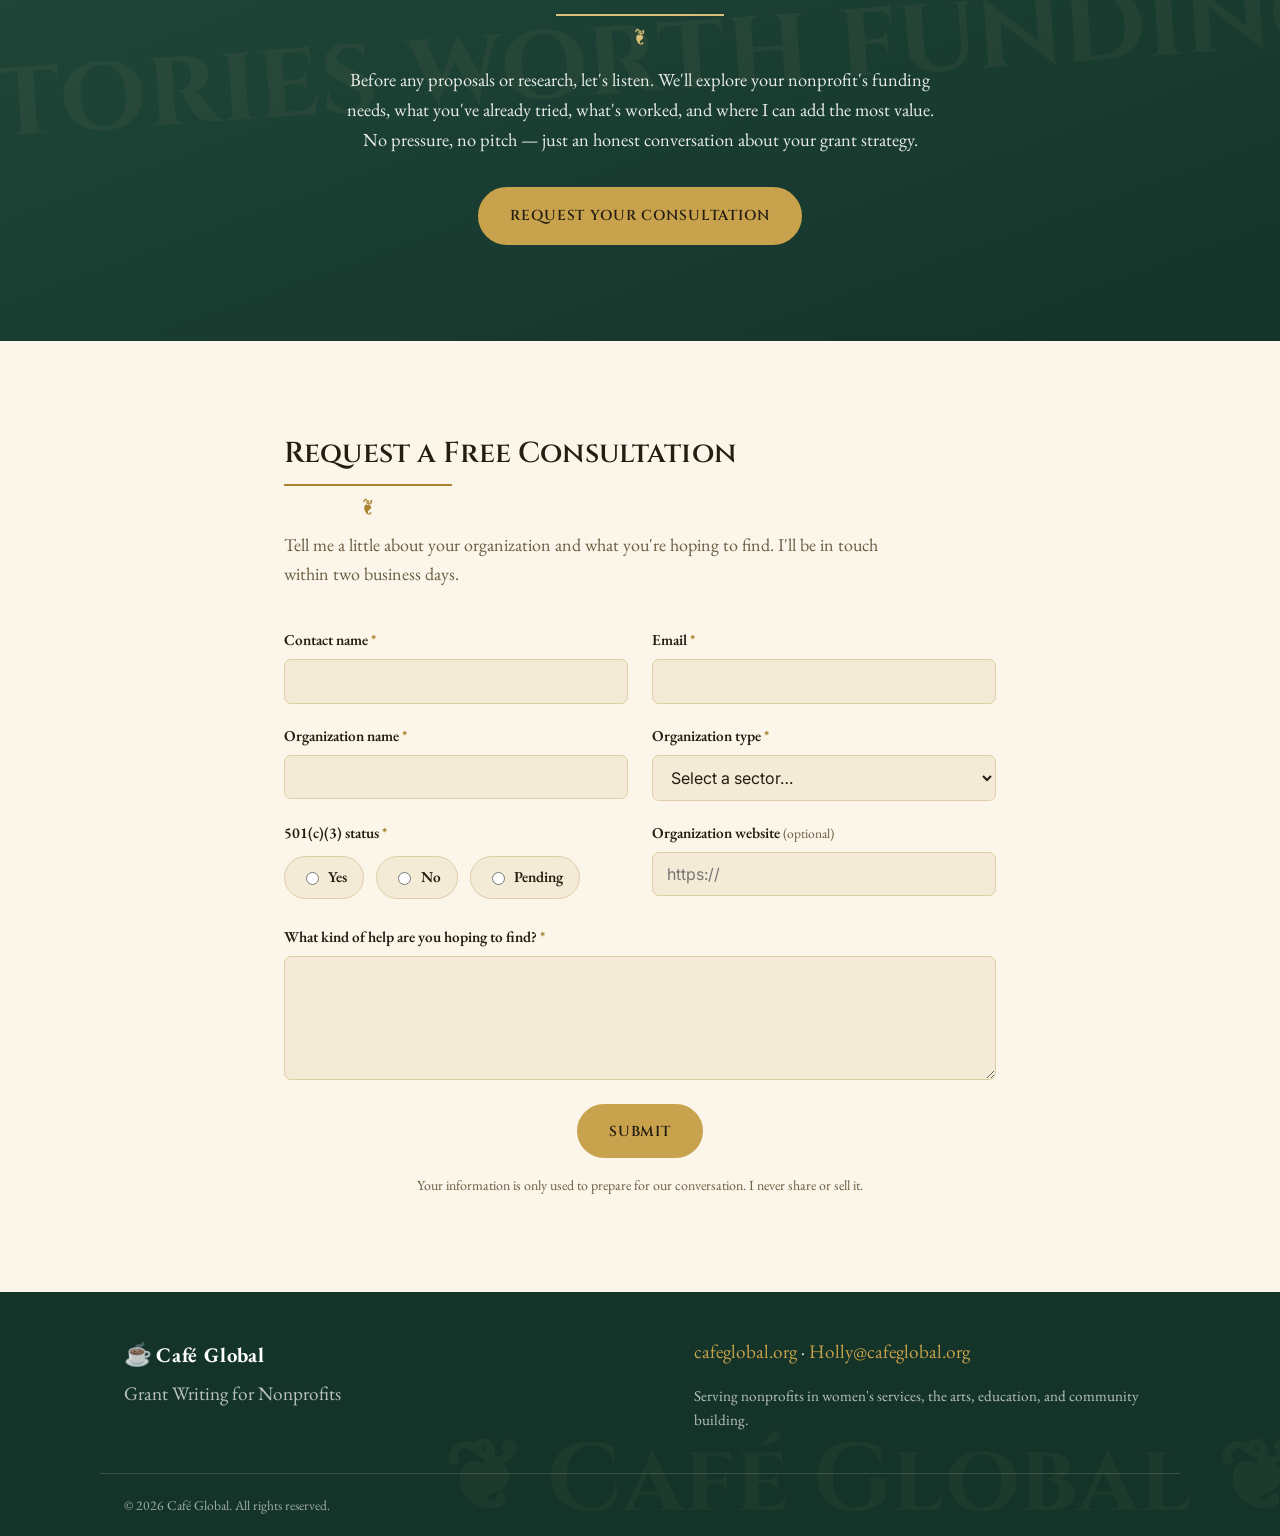
==== commit ebffac07: "Revert Persian carpet motifs Remove the carpet lattice borders, eight-point Khatam stars, and terrac" ====
--- a/index.html
+++ b/index.html
@@ -40,7 +40,7 @@
     rel="stylesheet"
   />
 
-  <link rel="stylesheet" href="styles.css" />
+  <link rel="stylesheet" href="styles.css?v=10" />
 
   <!-- Structured data: helps Google understand the business (local SEO) -->
   <script type="application/ld+json">
@@ -530,6 +530,6 @@
     </div>
   </footer>
 
-  <script src="script.js" defer></script>
+  <script src="script.js?v=10" defer></script>
 </body>
 </html>
--- a/styles.css
+++ b/styles.css
@@ -12,8 +12,6 @@
   --gold: #C8A24C;        /* antique gold (CTA / ornament) */
   --gold-dark: #A9842F;
   --gold-soft: #D9BE78;
-  --rust: #B5532E;        /* Persian-carpet terracotta accent */
-  --indigo: #284A6B;      /* Persian-carpet indigo accent */
   --bg: #F4EBD6;          /* parchment */
   --bg-deep: #ECE0C4;     /* deeper parchment band */
   --white: #FBF6E9;       /* warm "paper" card */
@@ -273,30 +271,13 @@
 }
 .awareness-link:hover { text-decoration: underline; }
 
-/* ---------- Sector band (Persian-carpet framed) ---------- */
+/* ---------- Sector band ---------- */
 .sectors {
-  position: relative;
   background: var(--teal-deep);
   color: #fff;
-  padding-block: 3rem;
-}
-/* Carpet-style borders: a gold/rust lattice strip top and bottom */
-.sectors::before,
-.sectors::after {
-  content: "";
-  position: absolute;
-  left: 0;
-  right: 0;
-  height: 16px;
-  background-image:
-    repeating-linear-gradient(45deg, var(--gold-soft) 0 1.5px, transparent 1.5px 13px),
-    repeating-linear-gradient(-45deg, var(--gold-soft) 0 1.5px, transparent 1.5px 13px),
-    linear-gradient(var(--rust), var(--rust));
-  background-size: 13px 13px, 13px 13px, 100% 100%;
-  opacity: 0.85;
-}
-.sectors::before { top: 0; }
-.sectors::after { bottom: 0; }
+  padding-block: 2.75rem;
+  border-block: 1px solid rgba(217, 190, 120, 0.35);
+}
 .sectors-heading {
   text-align: center;
   font-family: var(--display);
@@ -314,24 +295,20 @@
   display: flex;
   flex-wrap: wrap;
   justify-content: center;
-  gap: 1rem 2.75rem;
+  gap: 0.4rem 0;
 }
 .sector-list li {
   display: inline-flex;
   align-items: center;
-  gap: 0.7rem;
   font-family: var(--serif);
   font-size: 1.35rem;
   color: #fff;
 }
-/* Eight-point Persian star (Khatam) before each sector — gold line motif */
-.sector-list li::before {
-  content: "";
-  width: 1.4rem;
-  height: 1.4rem;
-  flex: none;
-  background: no-repeat center / contain
-    url("data:image/svg+xml,%3Csvg%20xmlns='http://www.w3.org/2000/svg'%20viewBox='0%200%2024%2024'%20fill='none'%20stroke='%23D9BE78'%20stroke-width='1.5'%3E%3Crect%20x='5.5'%20y='5.5'%20width='13'%20height='13'/%3E%3Crect%20x='5.5'%20y='5.5'%20width='13'%20height='13'%20transform='rotate(45%2012%2012)'/%3E%3Ccircle%20cx='12'%20cy='12'%20r='2.3'/%3E%3C/svg%3E");
+/* Subtle gold middot separating each sector */
+.sector-list li:not(:first-child)::before {
+  content: "·";
+  color: var(--gold-soft);
+  margin-inline: 1.15rem;
 }
 
 /* ---------- Services ---------- */
@@ -696,29 +673,24 @@
   font-family: var(--serif);
 }
 
-/* --- Section title ornament: gold rule with a Persian eight-point star --- */
+/* --- Section title ornament: a short gold rule with a centered fleuron --- */
 .section-head h2::after,
 .awareness h2::after,
 .consultation h2::after {
-  content: "";
+  content: "❦";
   display: block;
-  width: 184px;
-  height: 22px;
-  margin-top: 0.9rem;
-  background:
-    linear-gradient(var(--gold-dark), var(--gold-dark)) left top / 184px 2px no-repeat,
-    no-repeat center bottom / 18px 18px
-      url("data:image/svg+xml,%3Csvg%20xmlns='http://www.w3.org/2000/svg'%20viewBox='0%200%2024%2024'%20fill='none'%20stroke='%23A9842F'%20stroke-width='1.5'%3E%3Crect%20x='5.5'%20y='5.5'%20width='13'%20height='13'/%3E%3Crect%20x='5.5'%20y='5.5'%20width='13'%20height='13'%20transform='rotate(45%2012%2012)'/%3E%3Ccircle%20cx='12'%20cy='12'%20r='2.3'/%3E%3C/svg%3E");
+  width: 168px;
+  margin-top: 0.85rem;
+  padding-top: 0.65rem;
+  text-align: center;
+  color: var(--gold-dark);
+  font-family: var(--serif);
+  font-size: 1rem;
+  border-top: 2px solid var(--gold-dark);
 }
 .awareness h2::after,
 .consultation h2::after { margin-inline: auto; } /* centered sections */
-/* Star turns gold-soft on the dark consultation band for contrast */
-.consultation h2::after {
-  background:
-    linear-gradient(var(--gold-soft), var(--gold-soft)) left top / 184px 2px no-repeat,
-    no-repeat center bottom / 18px 18px
-      url("data:image/svg+xml,%3Csvg%20xmlns='http://www.w3.org/2000/svg'%20viewBox='0%200%2024%2024'%20fill='none'%20stroke='%23D9BE78'%20stroke-width='1.5'%3E%3Crect%20x='5.5'%20y='5.5'%20width='13'%20height='13'/%3E%3Crect%20x='5.5'%20y='5.5'%20width='13'%20height='13'%20transform='rotate(45%2012%2012)'/%3E%3Ccircle%20cx='12'%20cy='12'%20r='2.3'/%3E%3C/svg%3E");
-}
+.consultation h2::after { color: var(--gold-soft); border-top-color: var(--gold-soft); }
 
 /* --- Faint background word watermarks on the deep-green panels --- */
 .consultation { position: relative; overflow: hidden; isolation: isolate; }
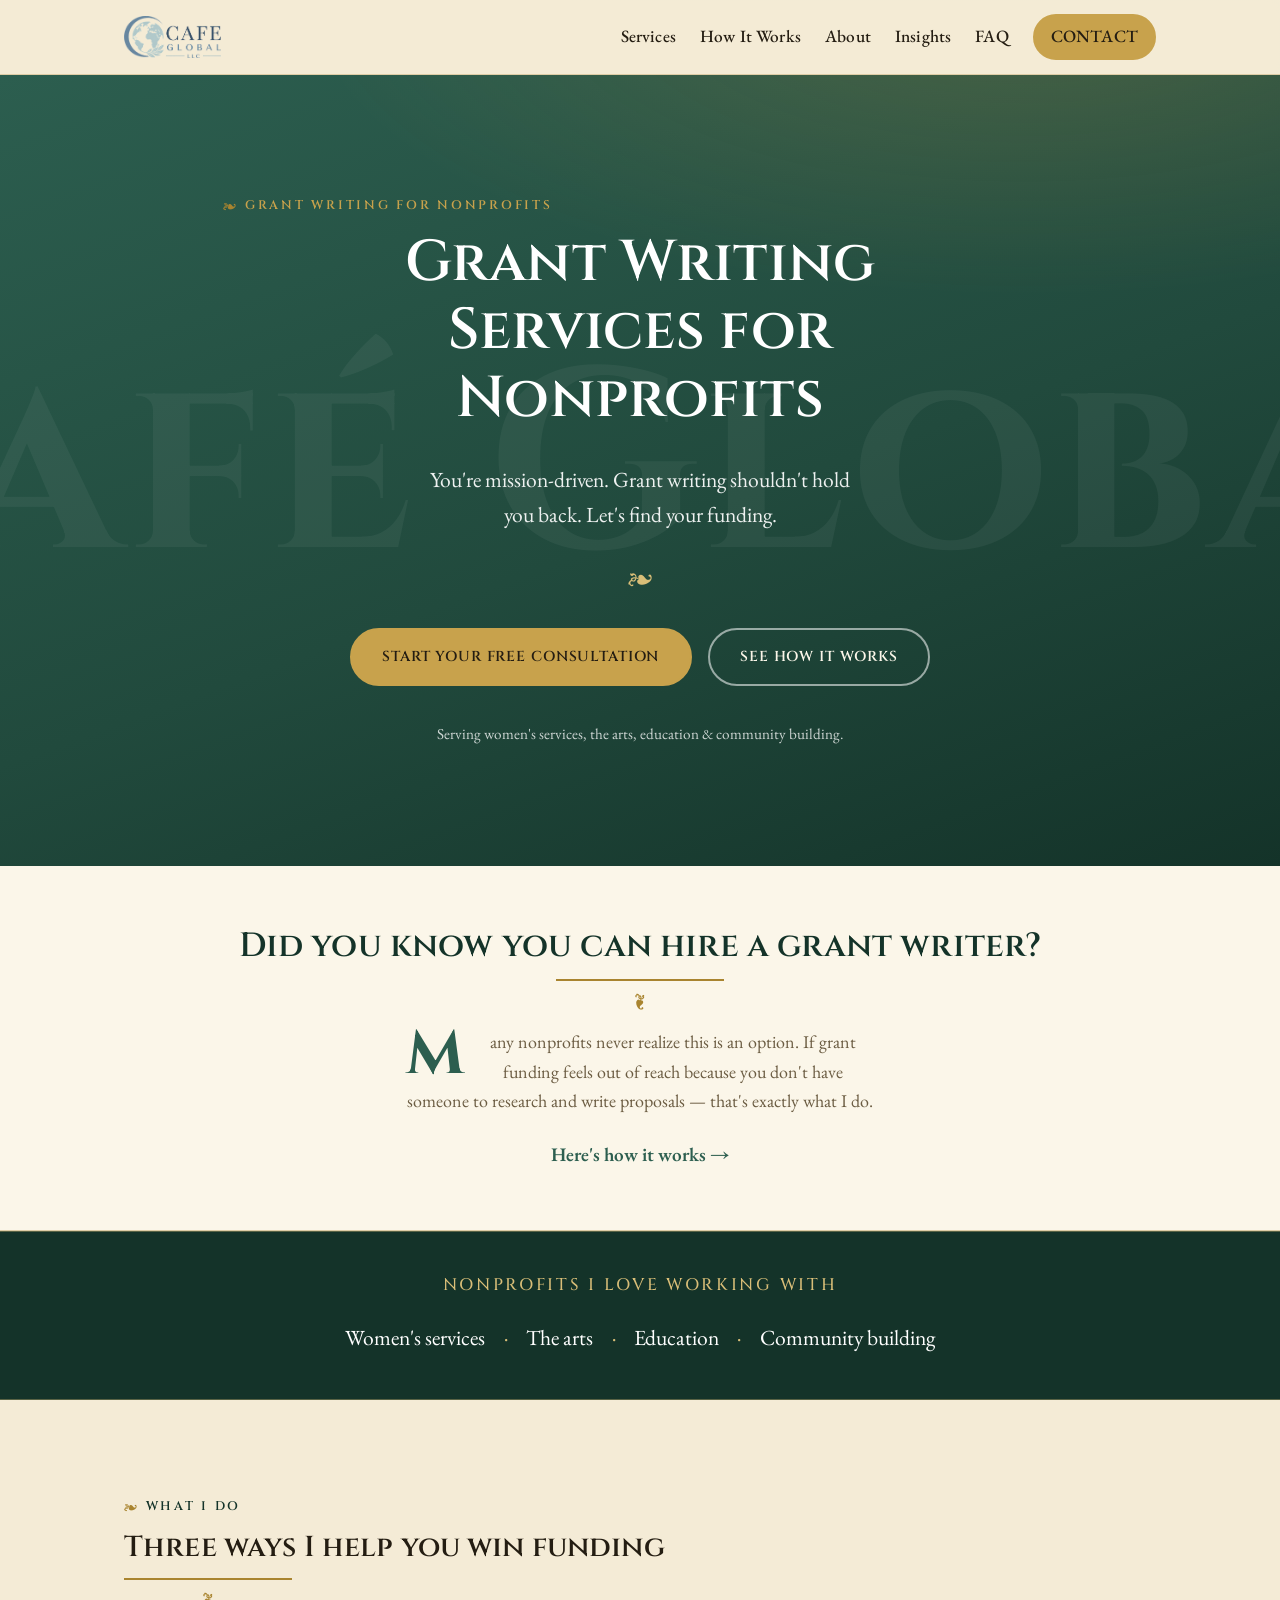
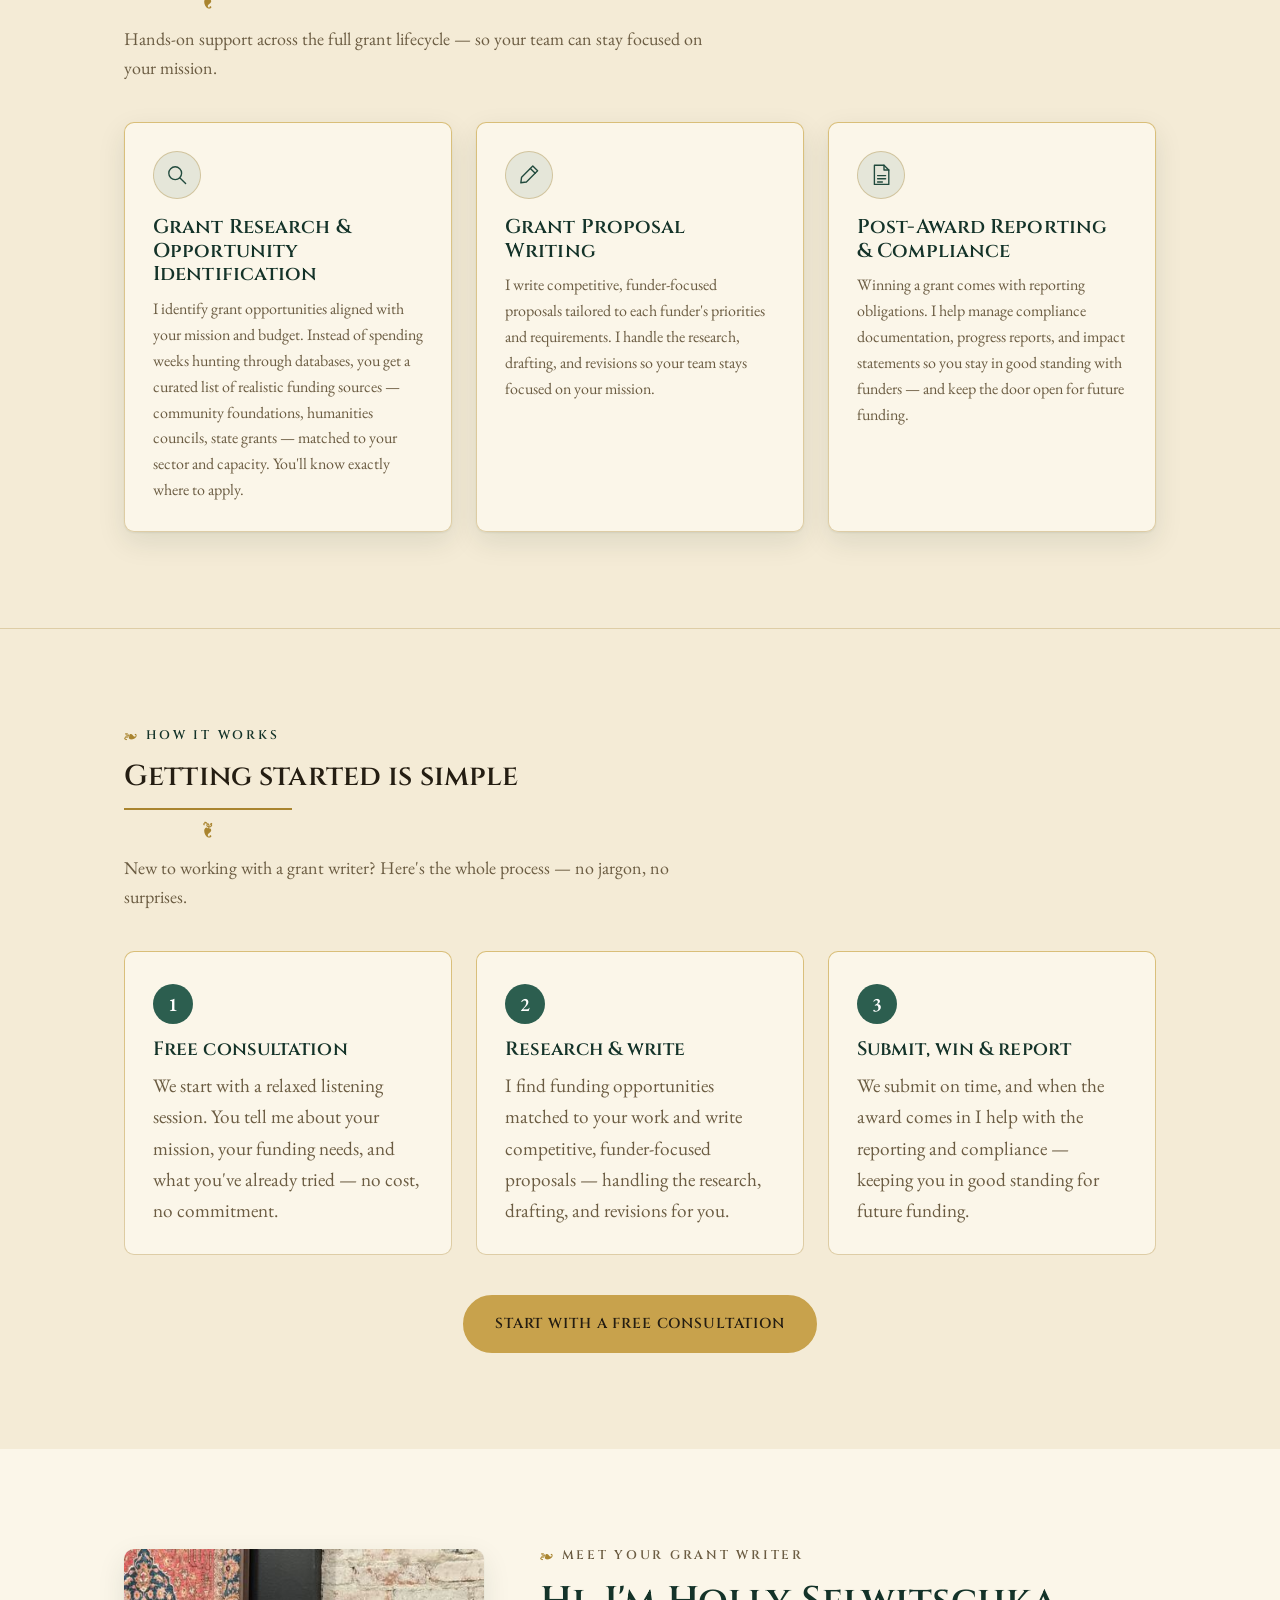
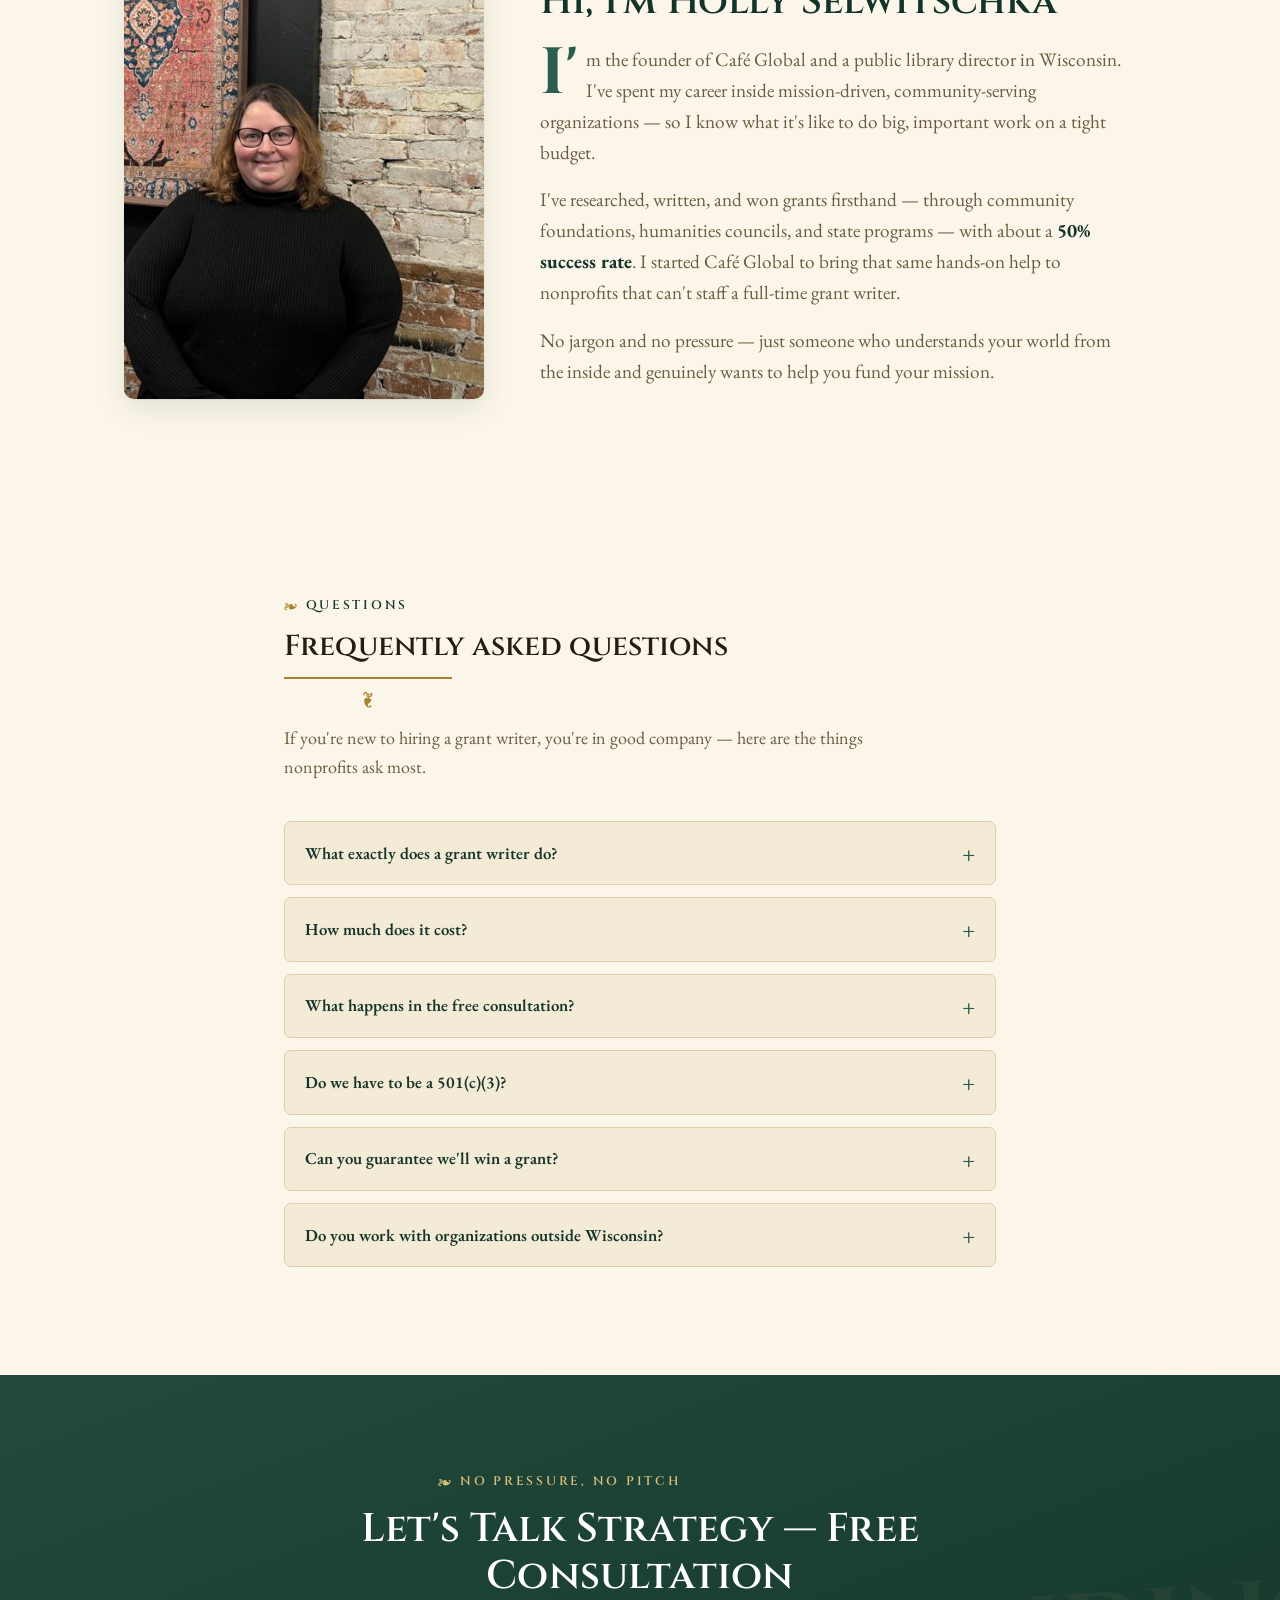
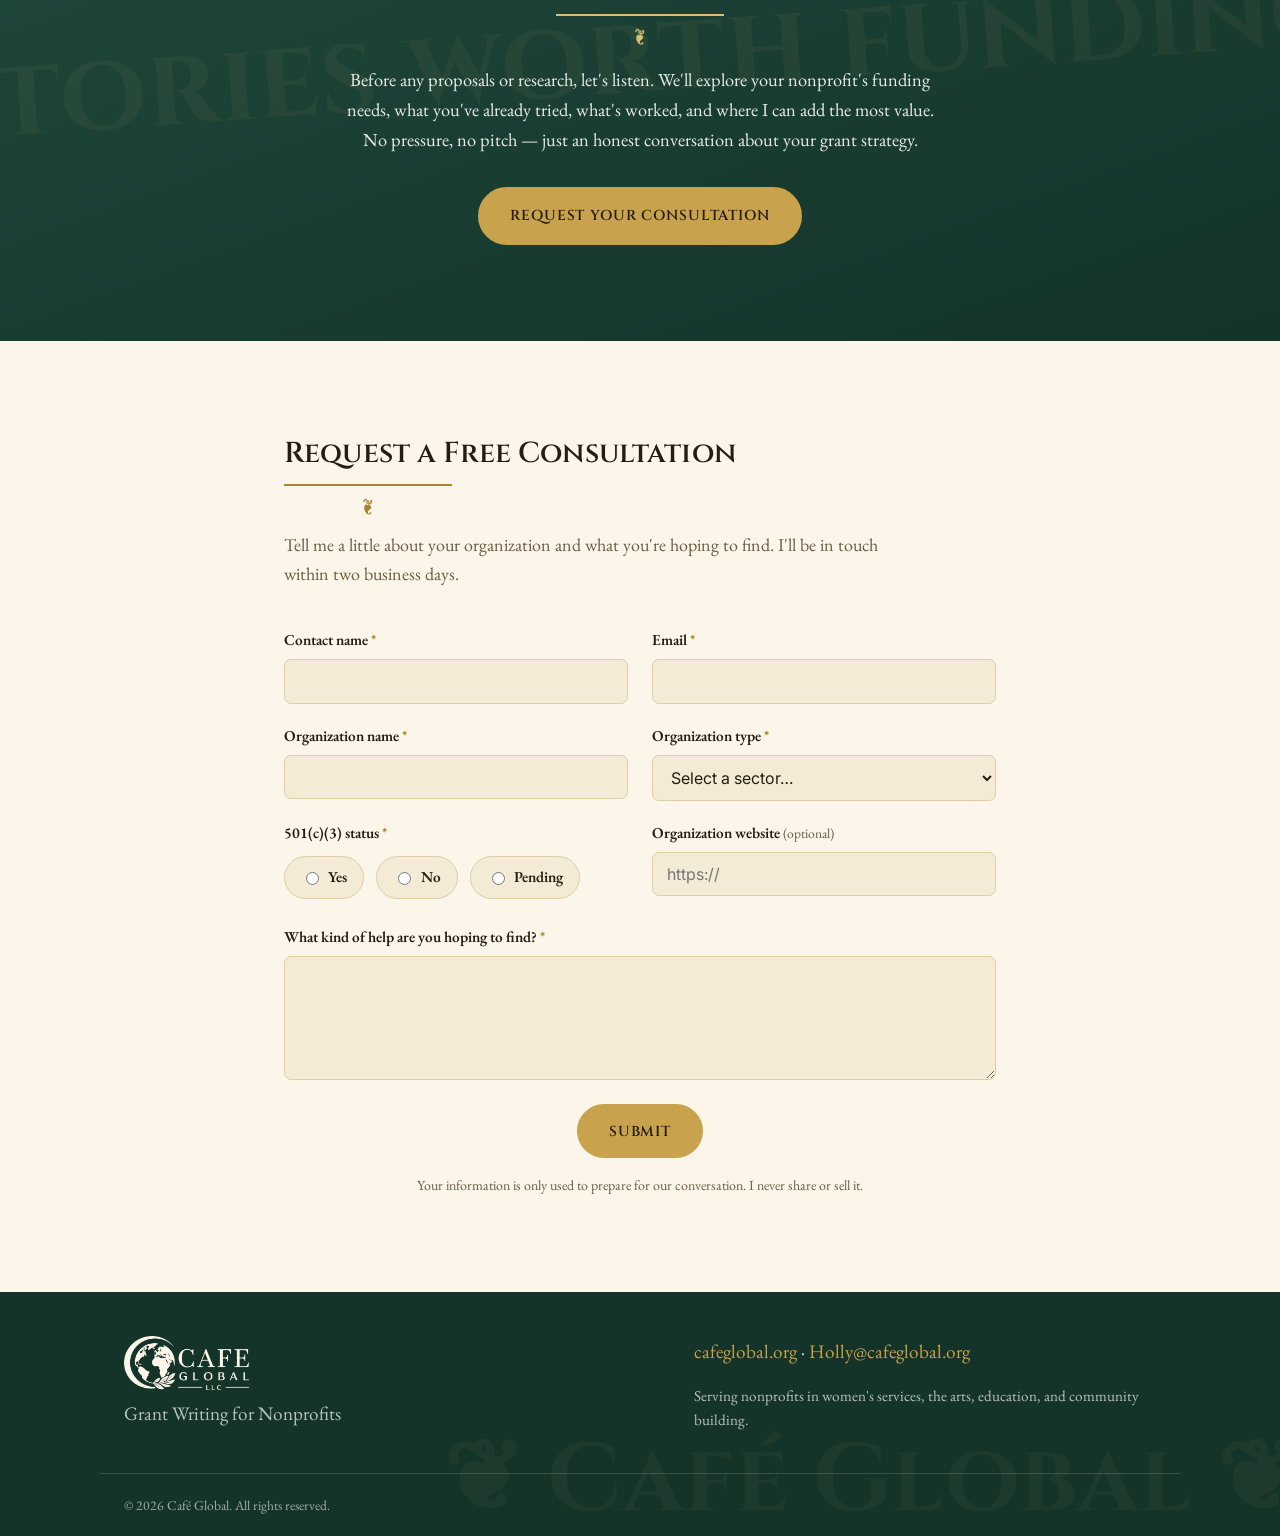
==== commit dcd807fa: "Add Café Global logo to header and footer - Process uploaded PNG: knock out white background to tran" ====
--- a/index.html
+++ b/index.html
@@ -40,7 +40,7 @@
     rel="stylesheet"
   />
 
-  <link rel="stylesheet" href="styles.css?v=10" />
+  <link rel="stylesheet" href="styles.css?v=11" />
 
   <!-- Structured data: helps Google understand the business (local SEO) -->
   <script type="application/ld+json">
@@ -86,8 +86,7 @@
   <header class="site-header" id="top">
     <div class="container header-inner">
       <a class="brand" href="#top" aria-label="Café Global home">
-        <span class="brand-mark" aria-hidden="true">☕</span>
-        <span class="brand-name">Café Global</span>
+        <img class="brand-logo" src="assets/logo.png" alt="Café Global" width="900" height="390" />
       </a>
       <nav class="site-nav" aria-label="Primary">
         <a href="#services">Services</a>
@@ -510,8 +509,7 @@
   <footer class="site-footer">
     <div class="container footer-inner">
       <div class="footer-brand">
-        <span class="brand-mark" aria-hidden="true">☕</span>
-        <span class="brand-name">Café Global</span>
+        <img class="footer-logo" src="assets/logo-light.png" alt="Café Global" width="900" height="390" />
         <p class="footer-tag">Grant Writing for Nonprofits</p>
       </div>
       <div class="footer-contact">
@@ -530,6 +528,6 @@
     </div>
   </footer>
 
-  <script src="script.js?v=10" defer></script>
+  <script src="script.js?v=11" defer></script>
 </body>
 </html>
--- a/styles.css
+++ b/styles.css
@@ -884,3 +884,19 @@
 .related h2 { font-size: 1.3rem; color: var(--teal-deep); }
 .related ul { list-style: none; padding: 0; }
 .related a { color: var(--teal); font-weight: 500; }
+
+/* ---------- Brand logo (replaces placeholder mark) ---------- */
+.brand-logo {
+  height: 42px;
+  width: auto;
+  display: block;
+}
+.footer-logo {
+  height: 54px;
+  width: auto;
+  display: block;
+  margin-bottom: 0.5rem;
+}
+@media (max-width: 640px) {
+  .brand-logo { height: 34px; }
+}
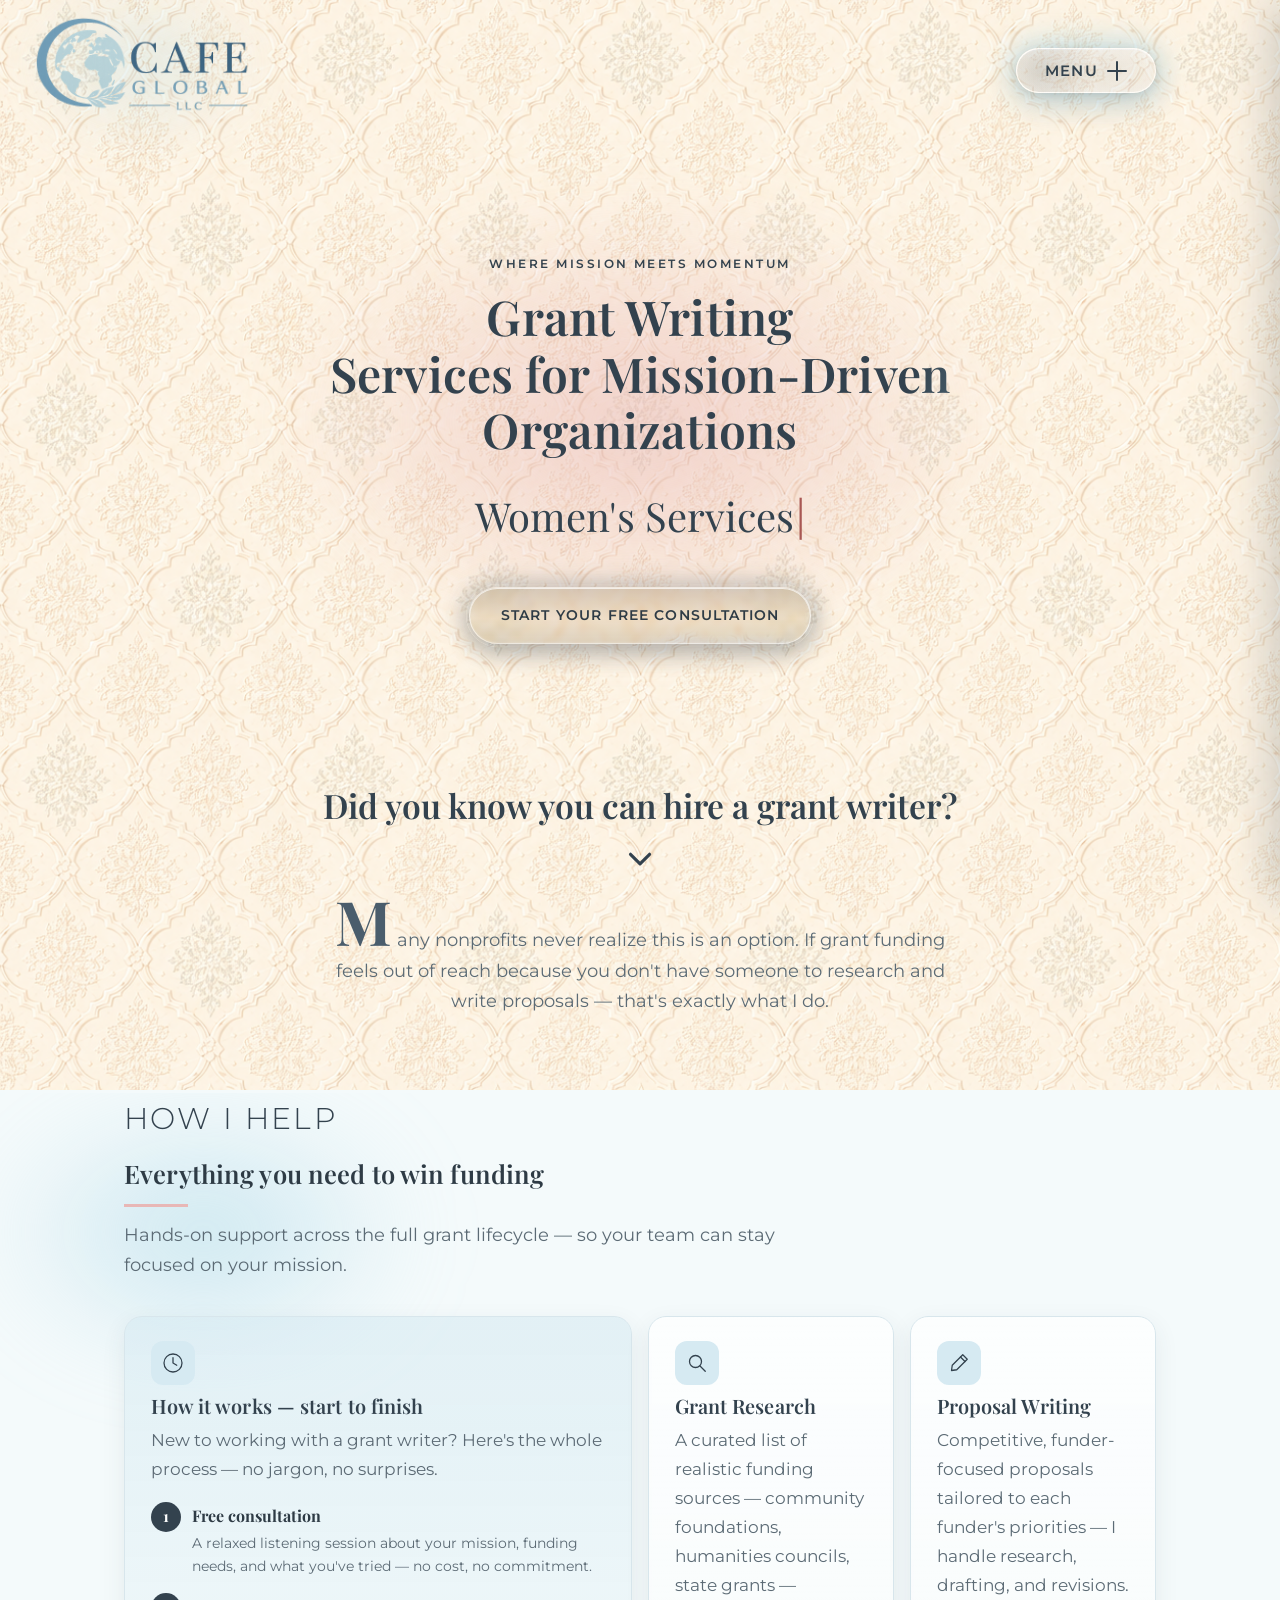
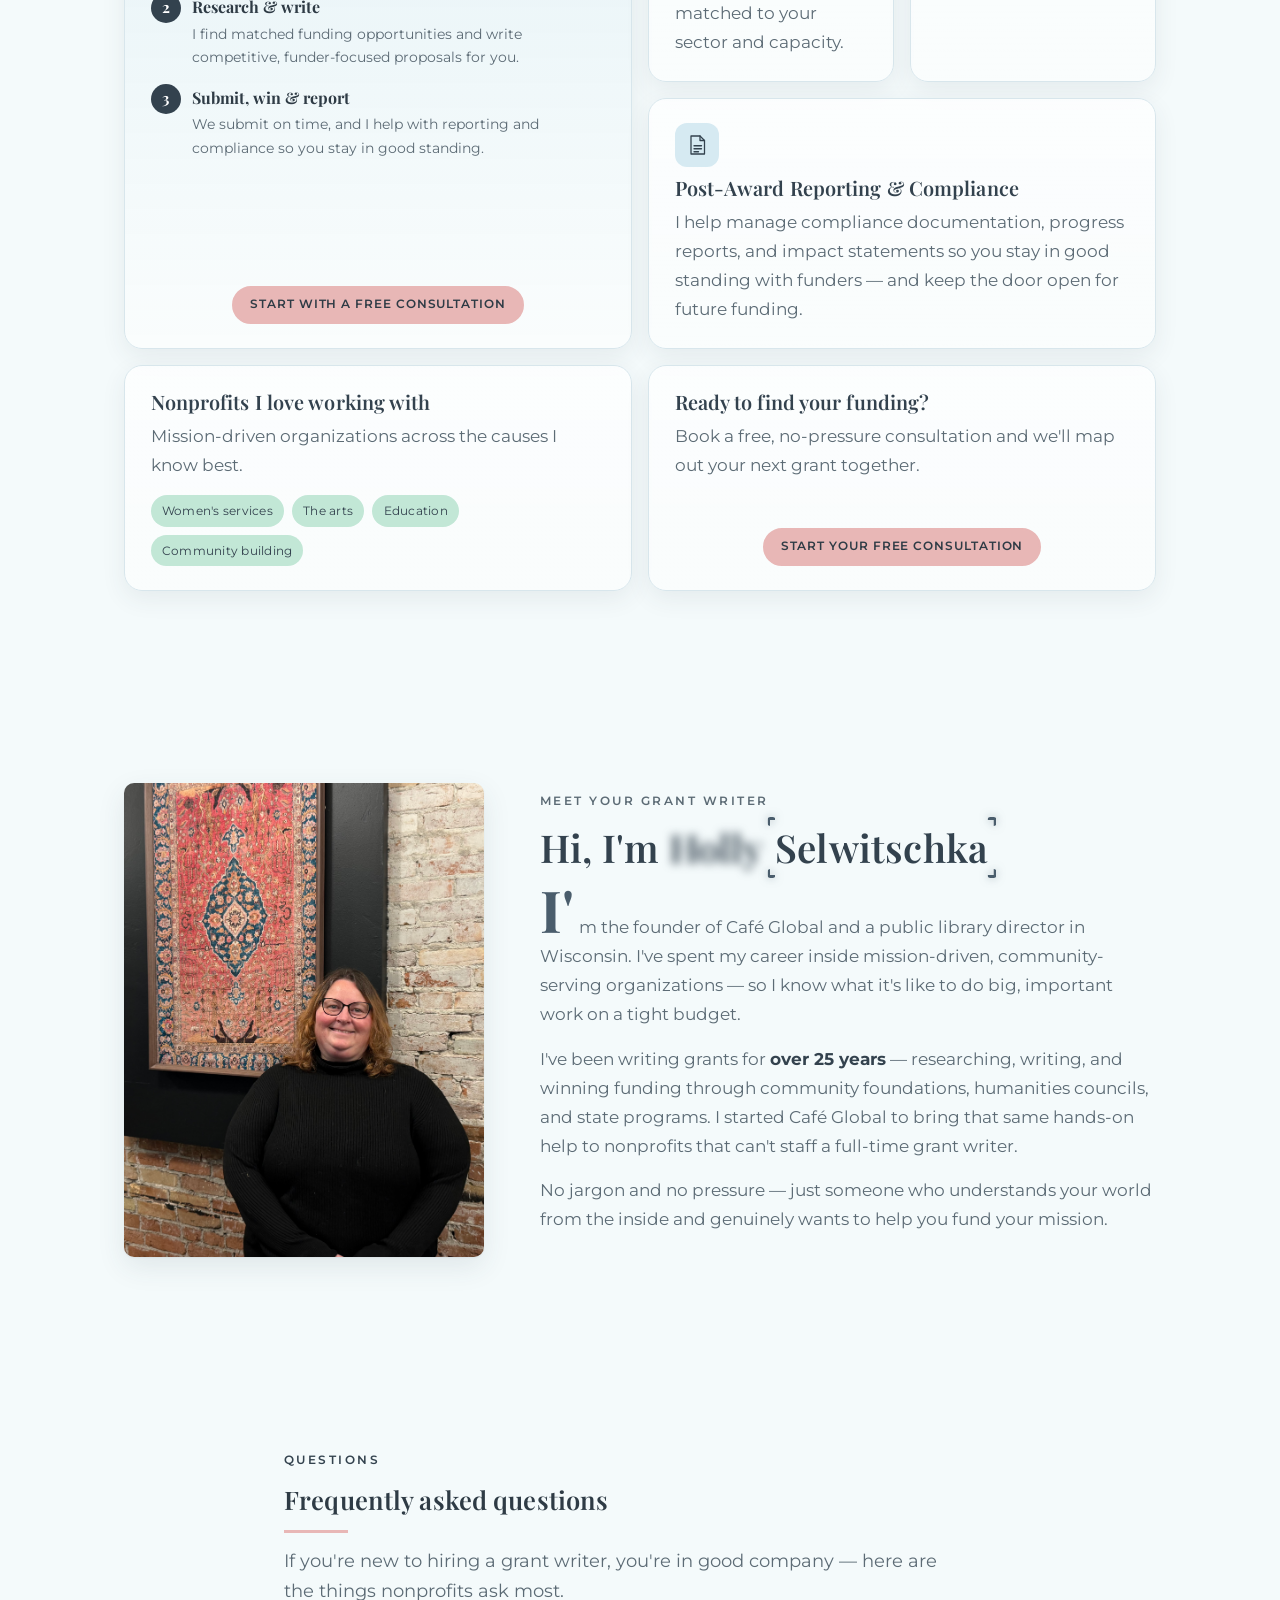
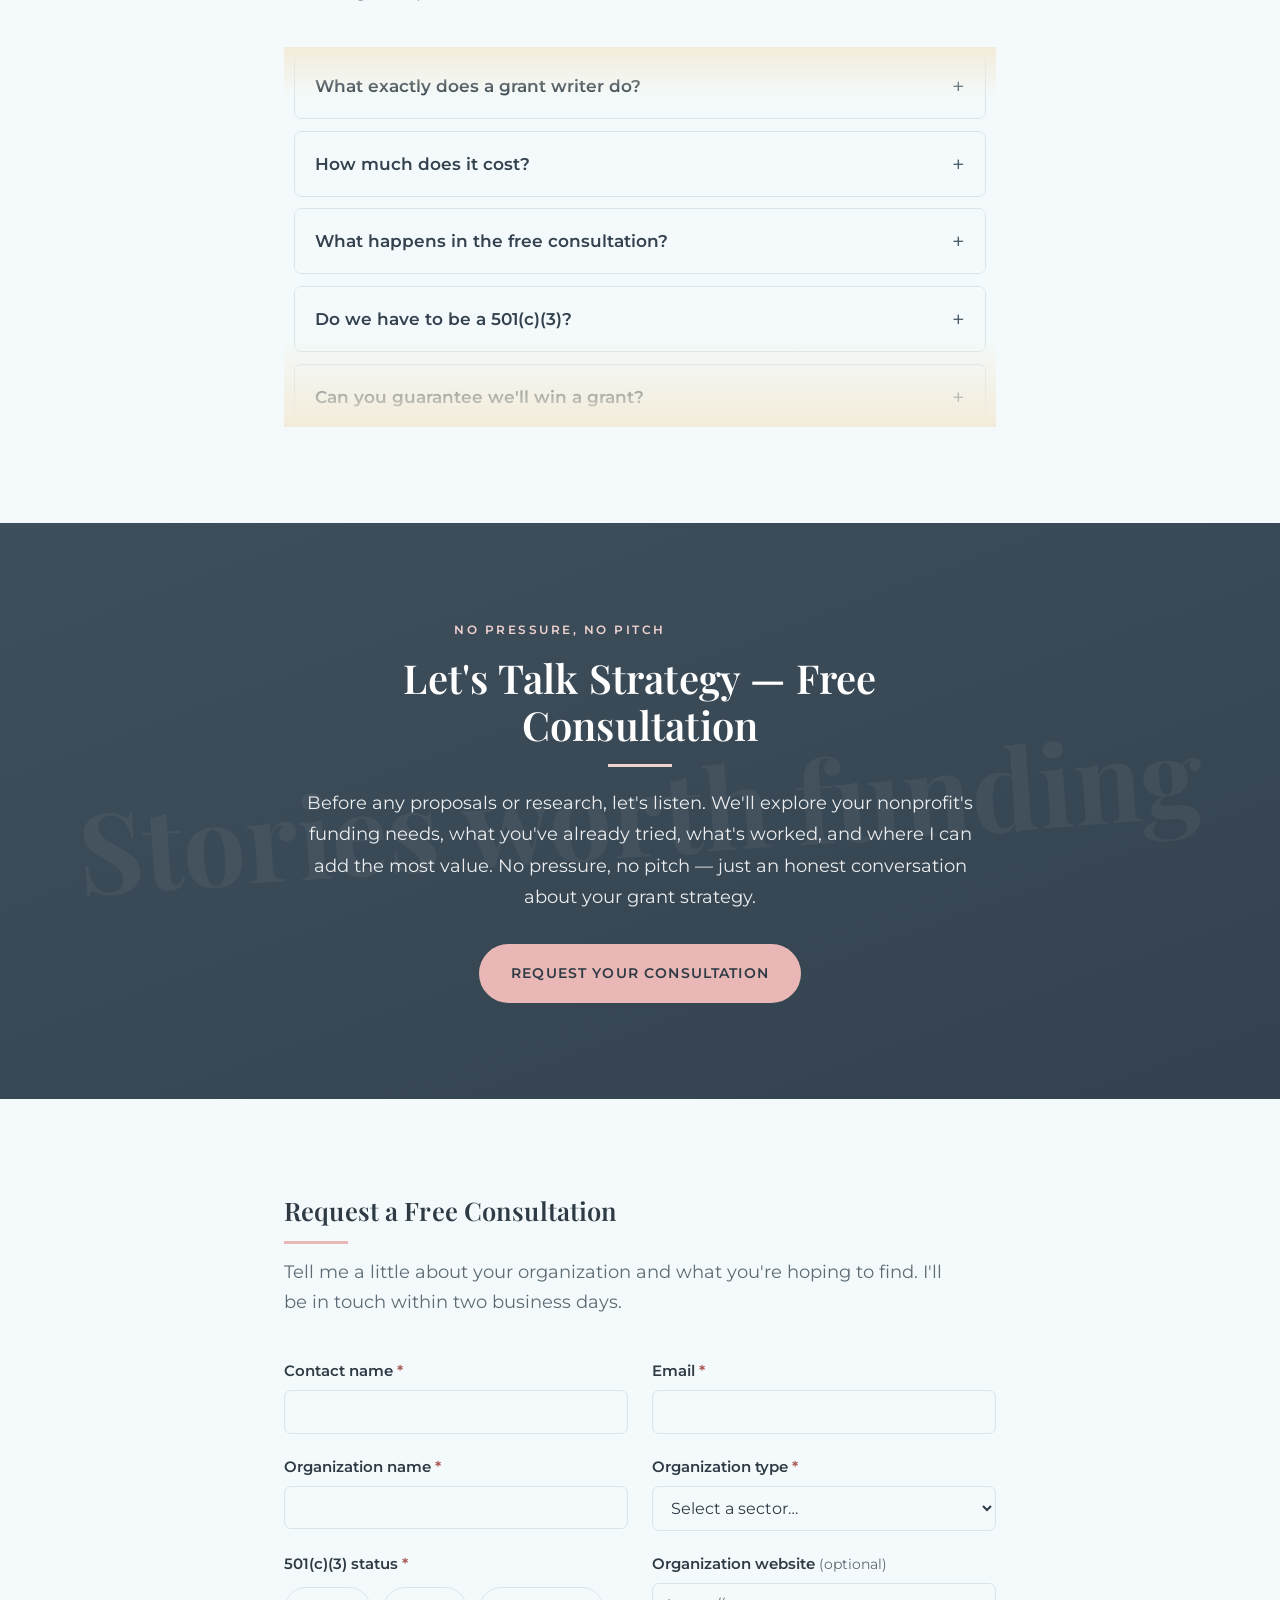
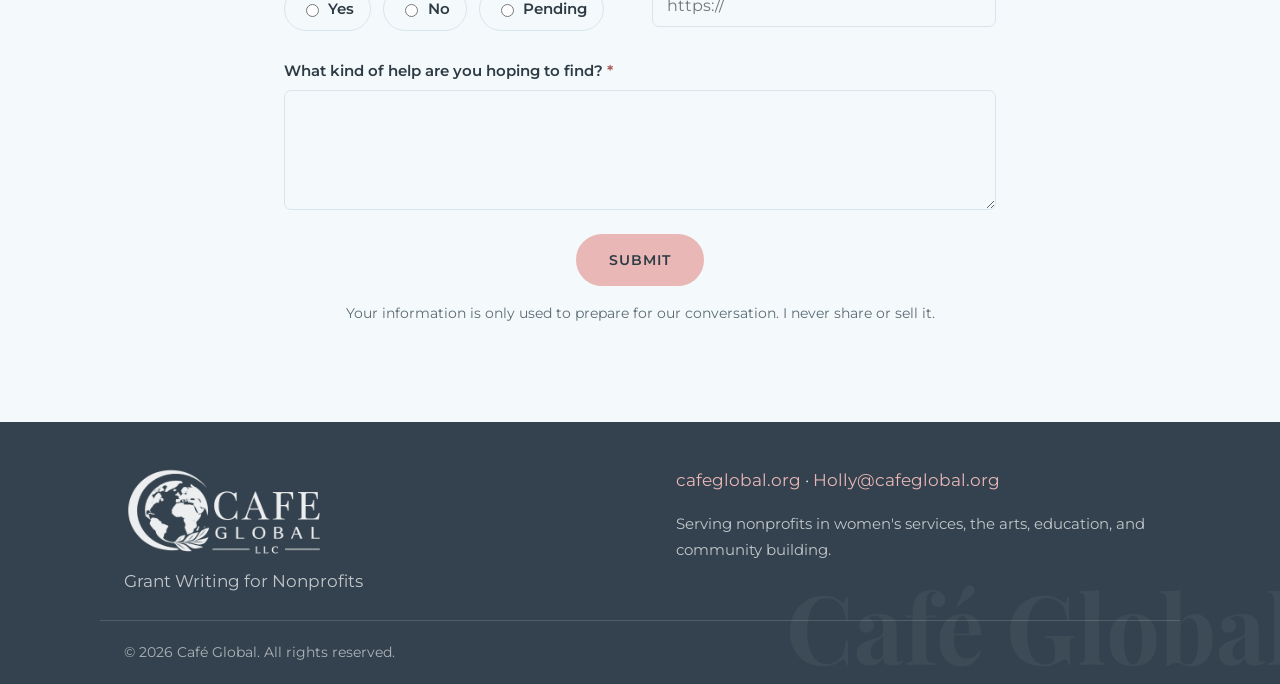
==== commit 01474584: "Redesign Café Global site: brand theme, React Bits ports, logo & footer - Apply Café Global slate/ch" ====
--- a/index.html
+++ b/index.html
@@ -8,7 +8,7 @@
     name="description"
     content="Trustworthy, hands-on grant writing help for mission-driven nonprofits. Grant research, proposal writing, and reporting & compliance. Start your free consultation."
   />
-  <meta name="theme-color" content="#1F6F6B" />
+  <meta name="theme-color" content="#4A5D6C" />
 
   <!-- Open Graph / social preview -->
   <meta property="og:title" content="Café Global · Grant Writing for Nonprofits" />
@@ -32,15 +32,15 @@
   <link rel="canonical" href="https://cafeglobal.org" />
   <link rel="icon" href="favicon.svg" type="image/svg+xml" />
 
-  <!-- Fonts: Cinzel (engraved classical display) + EB Garamond (book serif) + Inter (UI) -->
+  <!-- Fonts: Playfair Display (elegant serif headings) + Montserrat (clean sans body) -->
   <link rel="preconnect" href="https://fonts.googleapis.com" />
   <link rel="preconnect" href="https://fonts.gstatic.com" crossorigin />
   <link
-    href="https://fonts.googleapis.com/css2?family=Cinzel:wght@500;600;700&family=EB+Garamond:ital,wght@0,400;0,500;0,600;1,400&family=Inter:wght@400;500;600&display=swap"
+    href="https://fonts.googleapis.com/css2?family=Playfair+Display:ital,wght@0,500;0,600;0,700;1,500&family=Montserrat:wght@400;500;600;700&display=swap"
     rel="stylesheet"
   />
 
-  <link rel="stylesheet" href="styles.css?v=11" />
+  <link rel="stylesheet" href="styles.css?v=90" />
 
   <!-- Structured data: helps Google understand the business (local SEO) -->
   <script type="application/ld+json">
@@ -80,177 +80,172 @@
   <!-- <script defer data-domain="cafeglobal.org" src="https://plausible.io/js/script.js"></script> -->
 </head>
 <body>
+  <!-- SVG filter powering the header's liquid-glass refraction/distortion -->
+  <svg class="glass-defs" aria-hidden="true" focusable="false">
+    <filter id="glass-distortion" x="-20%" y="-20%" width="140%" height="140%">
+      <feTurbulence type="fractalNoise" baseFrequency="0.009 0.013" numOctaves="2" seed="7" result="noise" />
+      <feGaussianBlur in="noise" stdDeviation="1.4" result="softNoise" />
+      <feDisplacementMap in="SourceGraphic" in2="softNoise" scale="46" xChannelSelector="R" yChannelSelector="G" />
+    </filter>
+    <!-- GlassSurface (React Bits) chromatic-aberration displacement -->
+    <filter id="glass-surface-filter" color-interpolation-filters="sRGB" x="0%" y="0%" width="100%" height="100%">
+      <feImage id="gs-feimage" x="0" y="0" width="100%" height="100%" preserveAspectRatio="none" result="map" />
+      <feDisplacementMap id="gs-red" in="SourceGraphic" in2="map" result="dispRed" />
+      <feColorMatrix in="dispRed" type="matrix" values="1 0 0 0 0  0 0 0 0 0  0 0 0 0 0  0 0 0 1 0" result="red" />
+      <feDisplacementMap id="gs-green" in="SourceGraphic" in2="map" result="dispGreen" />
+      <feColorMatrix in="dispGreen" type="matrix" values="0 0 0 0 0  0 1 0 0 0  0 0 0 0 0  0 0 0 1 0" result="green" />
+      <feDisplacementMap id="gs-blue" in="SourceGraphic" in2="map" result="dispBlue" />
+      <feColorMatrix in="dispBlue" type="matrix" values="0 0 0 0 0  0 0 0 0 0  0 0 1 0 0  0 0 0 1 0" result="blue" />
+      <feBlend in="red" in2="green" mode="screen" result="rg" />
+      <feBlend in="rg" in2="blue" mode="screen" result="output" />
+      <feGaussianBlur id="gs-blur" in="output" stdDeviation="0" />
+    </filter>
+  </svg>
   <a class="skip-link" href="#main">Skip to content</a>
 
   <!-- ============ HEADER ============ -->
   <header class="site-header" id="top">
-    <div class="container header-inner">
-      <a class="brand" href="#top" aria-label="Café Global home">
-        <img class="brand-logo" src="assets/logo.png" alt="Café Global" width="900" height="390" />
-      </a>
-      <nav class="site-nav" aria-label="Primary">
-        <a href="#services">Services</a>
-        <a href="#how">How It Works</a>
-        <a href="#about">About</a>
-        <a href="blog/">Insights</a>
-        <a href="#faq">FAQ</a>
-        <a class="btn btn-sm" href="#contact">Contact</a>
-      </nav>
+    <div class="container header-wrap">
+      <div class="header-inner">
+        <button class="sm-toggle" id="sm-toggle" type="button" aria-label="Open menu" aria-expanded="false" aria-controls="sm-panel">
+          <span class="sm-toggle-text">Menu</span>
+          <span class="sm-icon" aria-hidden="true">
+            <span class="sm-icon-line"></span>
+            <span class="sm-icon-line sm-icon-line-v"></span>
+          </span>
+        </button>
+      </div>
     </div>
   </header>
+
+  <!-- ============ STAGGERED MENU ============ -->
+  <div class="staggered-menu" id="sm" data-position="right">
+    <div class="sm-prelayers" aria-hidden="true">
+      <div class="sm-prelayer" style="background:#A7D6E7"></div>
+      <div class="sm-prelayer" style="background:#33424E"></div>
+    </div>
+    <aside class="sm-panel" id="sm-panel" aria-hidden="true" aria-label="Menu">
+      <ul class="sm-list" role="list" data-numbering>
+        <li class="sm-itemWrap"><a class="sm-item" href="#services"><span class="sm-itemLabel">How I Help</span></a></li>
+        <li class="sm-itemWrap"><a class="sm-item" href="#about"><span class="sm-itemLabel">About</span></a></li>
+        <li class="sm-itemWrap"><a class="sm-item" href="blog/"><span class="sm-itemLabel">Insights</span></a></li>
+        <li class="sm-itemWrap"><a class="sm-item" href="#faq"><span class="sm-itemLabel">FAQ</span></a></li>
+        <li class="sm-itemWrap"><a class="sm-item" href="#contact"><span class="sm-itemLabel">Contact</span></a></li>
+      </ul>
+    </aside>
+  </div>
 
   <main id="main">
     <!-- ============ HERO ============ -->
     <section class="hero" aria-labelledby="hero-heading">
+      <!-- Café Global logo, top-left corner -->
+      <span class="hero-logo-wrap">
+        <img class="hero-logo-img" src="assets/cafe-global-logo.png?v=4" width="924" height="424" alt="Café Global logo" />
+      </span>
       <div class="container hero-inner">
-        <p class="eyebrow">Grant Writing for Nonprofits</p>
-        <h1 id="hero-heading">Grant Writing Services for Nonprofits</h1>
+        <p class="eyebrow">Where Mission Meets Momentum</p>
+        <h1 id="hero-heading">Grant Writing<br />Services for Mission-Driven<br />Organizations</h1>
         <p class="hero-sub">
-          You're mission-driven. Grant writing shouldn't hold you back.
-          Let's find your funding.
+          <span id="hero-type" class="type" role="text" aria-live="polite"></span><span class="type-cursor" aria-hidden="true">|</span>
         </p>
         <div class="hero-actions">
-          <a class="btn btn-lg" href="#contact">Start Your Free Consultation</a>
-          <a class="btn btn-ghost btn-lg" href="#services">See How It Works</a>
+          <span class="star-border">
+            <a class="btn btn-lg" href="#contact">Start Your Free Consultation</a>
+          </span>
         </div>
-        <p class="hero-sectors">
-          Serving women's services, the arts, education &amp; community building.
-        </p>
-      </div>
+      </div>
+      <a class="scroll-cue" href="#awareness-heading" aria-label="Scroll down to learn more">
+        <span>Did you know you can hire a grant writer?</span>
+        <svg class="scroll-arrow" viewBox="0 0 24 24" fill="none" stroke="currentColor" stroke-width="2" stroke-linecap="round" stroke-linejoin="round" aria-hidden="true"><path d="M6 9l6 6 6-6" /></svg>
+      </a>
     </section>
 
     <!-- ============ AWARENESS BAND ============ -->
-    <section class="awareness" aria-labelledby="awareness-heading">
+    <section class="awareness" id="awareness-heading">
       <div class="container awareness-inner">
-        <h2 id="awareness-heading">Did you know you can hire a grant writer?</h2>
-        <p class="dropcap">
+        <p class="dropcap" data-blurtext>
           Many nonprofits never realize this is an option. If grant funding feels
           out of reach because you don't have someone to research and write
           proposals — that's exactly what I do.
         </p>
-        <a class="awareness-link" href="#services">Here's how it works →</a>
-      </div>
-    </section>
-
-    <!-- ============ SECTORS ============ -->
-    <section class="sectors" aria-labelledby="sectors-heading">
-      <div class="container">
-        <h2 id="sectors-heading" class="sectors-heading">Nonprofits I love working with</h2>
-        <ul class="sector-list">
-          <li>Women's services</li>
-          <li>The arts</li>
-          <li>Education</li>
-          <li>Community building</li>
-        </ul>
-      </div>
-    </section>
-
-    <!-- ============ SERVICES ============ -->
-    <section class="services section" id="services" aria-labelledby="services-heading">
+      </div>
+    </section>
+
+    <!-- ============ MAGIC BENTO — LIGHT VARIANT ============ -->
+    <!-- DEMO A: light, brand-matched. Compare with the dark demo below
+         and delete whichever you don't want to keep. -->
+    <section class="bento-section bento-section--light section" id="services"
+             aria-labelledby="bento-light-heading">
       <div class="container">
         <header class="section-head">
-          <p class="eyebrow">What I Do</p>
-          <h2 id="services-heading">Three ways I help you win funding</h2>
+          <p class="eyebrow">How I Help</p>
+          <h2 id="bento-light-heading">Everything you need to win funding</h2>
           <p class="section-intro">
             Hands-on support across the full grant lifecycle — so your team can
             stay focused on your mission.
           </p>
         </header>
 
-        <div class="card-grid">
-          <article class="card">
-            <div class="card-icon" aria-hidden="true">
-              <svg class="ico" viewBox="0 0 32 32" fill="none" stroke="currentColor" stroke-width="1.7" stroke-linecap="round" stroke-linejoin="round">
-                <circle cx="14" cy="14" r="8" /><line x1="20" y1="20" x2="27" y2="27" />
-              </svg>
-            </div>
-            <h3>Grant Research &amp; Opportunity Identification</h3>
-            <p>
-              I identify grant opportunities aligned with your mission and budget.
-              Instead of spending weeks hunting through databases, you get a
-              curated list of realistic funding sources — community foundations,
-              humanities councils, state grants — matched to your sector and
-              capacity. You'll know exactly where to apply.
-            </p>
+        <div class="bento-grid bento--light" data-bento data-glow="74, 93, 108"
+             data-particles="7" data-spotlight="320">
+          <!-- Process (How It Works) -->
+          <article class="bento-card bento-card--process">
+            <div class="bento-card-icon" aria-hidden="true">
+              <svg class="ico" viewBox="0 0 32 32" fill="none" stroke="currentColor" stroke-width="1.7" stroke-linecap="round" stroke-linejoin="round"><circle cx="16" cy="16" r="12"/><path d="M16 9 v7 l5 3"/></svg>
+            </div>
+            <h3>How it works — start to finish</h3>
+            <p>New to working with a grant writer? Here's the whole process — no jargon, no surprises.</p>
+            <ol class="bento-steps">
+              <li><span class="n">1</span><div><h4>Free consultation</h4><p>A relaxed listening session about your mission, funding needs, and what you've tried — no cost, no commitment.</p></div></li>
+              <li><span class="n">2</span><div><h4>Research &amp; write</h4><p>I find matched funding opportunities and write competitive, funder-focused proposals for you.</p></div></li>
+              <li><span class="n">3</span><div><h4>Submit, win &amp; report</h4><p>We submit on time, and I help with reporting and compliance so you stay in good standing.</p></div></li>
+            </ol>
+            <a class="btn btn-sm bento-cta-btn" href="#contact">Start with a free consultation</a>
           </article>
 
-          <article class="card">
-            <div class="card-icon" aria-hidden="true">
-              <svg class="ico" viewBox="0 0 32 32" fill="none" stroke="currentColor" stroke-width="1.7" stroke-linecap="round" stroke-linejoin="round">
-                <path d="M21 5 l6 6 -14 14 -7 1 1 -7 z" /><line x1="18" y1="8" x2="24" y2="14" />
-              </svg>
-            </div>
-            <h3>Grant Proposal Writing</h3>
-            <p>
-              I write competitive, funder-focused proposals tailored to each
-              funder's priorities and requirements. I handle the research,
-              drafting, and revisions so your team stays focused on your mission.
-            </p>
+          <!-- Service 1 -->
+          <article class="bento-card">
+            <div class="bento-card-icon" aria-hidden="true">
+              <svg class="ico" viewBox="0 0 32 32" fill="none" stroke="currentColor" stroke-width="1.7" stroke-linecap="round" stroke-linejoin="round"><circle cx="14" cy="14" r="8"/><line x1="20" y1="20" x2="27" y2="27"/></svg>
+            </div>
+            <h3>Grant Research</h3>
+            <p>A curated list of realistic funding sources — community foundations, humanities councils, state grants — matched to your sector and capacity.</p>
           </article>
 
-          <article class="card">
-            <div class="card-icon" aria-hidden="true">
-              <svg class="ico" viewBox="0 0 32 32" fill="none" stroke="currentColor" stroke-width="1.7" stroke-linecap="round" stroke-linejoin="round">
-                <path d="M8 4 h12 l6 6 v18 h-18 z" /><path d="M20 4 v6 h6" />
-                <line x1="12" y1="17" x2="22" y2="17" /><line x1="12" y1="21" x2="22" y2="21" /><line x1="12" y1="25" x2="18" y2="25" />
-              </svg>
+          <!-- Service 2 -->
+          <article class="bento-card">
+            <div class="bento-card-icon" aria-hidden="true">
+              <svg class="ico" viewBox="0 0 32 32" fill="none" stroke="currentColor" stroke-width="1.7" stroke-linecap="round" stroke-linejoin="round"><path d="M21 5 l6 6 -14 14 -7 1 1 -7 z"/><line x1="18" y1="8" x2="24" y2="14"/></svg>
+            </div>
+            <h3>Proposal Writing</h3>
+            <p>Competitive, funder-focused proposals tailored to each funder's priorities — I handle research, drafting, and revisions.</p>
+          </article>
+
+          <!-- Service 3 (wide) -->
+          <article class="bento-card bento-card--wide">
+            <div class="bento-card-icon" aria-hidden="true">
+              <svg class="ico" viewBox="0 0 32 32" fill="none" stroke="currentColor" stroke-width="1.7" stroke-linecap="round" stroke-linejoin="round"><path d="M8 4 h12 l6 6 v18 h-18 z"/><path d="M20 4 v6 h6"/><line x1="12" y1="17" x2="22" y2="17"/><line x1="12" y1="21" x2="22" y2="21"/><line x1="12" y1="25" x2="18" y2="25"/></svg>
             </div>
             <h3>Post-Award Reporting &amp; Compliance</h3>
-            <p>
-              Winning a grant comes with reporting obligations. I help manage
-              compliance documentation, progress reports, and impact statements so
-              you stay in good standing with funders — and keep the door open for
-              future funding.
-            </p>
+            <p>I help manage compliance documentation, progress reports, and impact statements so you stay in good standing with funders — and keep the door open for future funding.</p>
           </article>
-        </div>
-      </div>
-    </section>
-
-    <!-- ============ HOW IT WORKS ============ -->
-    <section class="how section" id="how" aria-labelledby="how-heading">
-      <div class="container">
-        <header class="section-head">
-          <p class="eyebrow">How It Works</p>
-          <h2 id="how-heading">Getting started is simple</h2>
-          <p class="section-intro">
-            New to working with a grant writer? Here's the whole process — no
-            jargon, no surprises.
-          </p>
-        </header>
-
-        <ol class="steps">
-          <li class="step">
-            <div class="step-num" aria-hidden="true">1</div>
-            <h3>Free consultation</h3>
-            <p>
-              We start with a relaxed listening session. You tell me about your
-              mission, your funding needs, and what you've already tried — no cost,
-              no commitment.
-            </p>
-          </li>
-          <li class="step">
-            <div class="step-num" aria-hidden="true">2</div>
-            <h3>Research &amp; write</h3>
-            <p>
-              I find funding opportunities matched to your work and write
-              competitive, funder-focused proposals — handling the research,
-              drafting, and revisions for you.
-            </p>
-          </li>
-          <li class="step">
-            <div class="step-num" aria-hidden="true">3</div>
-            <h3>Submit, win &amp; report</h3>
-            <p>
-              We submit on time, and when the award comes in I help with the
-              reporting and compliance — keeping you in good standing for future
-              funding.
-            </p>
-          </li>
-        </ol>
-
-        <div class="how-cta">
-          <a class="btn btn-lg" href="#contact">Start with a free consultation</a>
+
+          <!-- Sectors (wide) -->
+          <article class="bento-card bento-card--wide">
+            <h3>Nonprofits I love working with</h3>
+            <p>Mission-driven organizations across the causes I know best.</p>
+            <div class="bento-sectors">
+              <span>Women's services</span><span>The arts</span>
+              <span>Education</span><span>Community building</span>
+            </div>
+          </article>
+
+          <!-- CTA (wide) -->
+          <article class="bento-card bento-card--wide">
+            <h3>Ready to find your funding?</h3>
+            <p>Book a free, no-pressure consultation and we'll map out your next grant together.</p>
+            <a class="btn btn-sm bento-cta-btn" href="#contact">Start your free consultation</a>
+          </article>
         </div>
       </div>
     </section>
@@ -260,18 +255,26 @@
       <div class="container about-inner">
         <div class="about-photo">
           <img
-            src="assets/holly-selwitschka.jpg"
-            srcset="assets/holly-selwitschka-sm.jpg 420w, assets/holly-selwitschka.jpg 760w"
+            src="assets/holly-about.jpeg"
             sizes="(max-width: 720px) 80vw, 360px"
-            width="760"
-            height="950"
-            alt="Holly Selwitschka, founder of Café Global, standing in an art gallery"
+            width="3255"
+            height="4284"
+            alt="Holly Selwitschka, founder of Café Global"
             loading="lazy"
           />
         </div>
         <div class="about-body">
           <p class="eyebrow">Meet Your Grant Writer</p>
-          <h2 id="about-heading">Hi, I'm Holly Selwitschka</h2>
+          <h2 id="about-heading">Hi, I'm
+            <span class="focus-container" data-true-focus data-blur="5" data-duration="0.6" data-pause="1.2">
+              <span class="focus-word">Holly</span>
+              <span class="focus-word">Selwitschka</span>
+              <span class="focus-frame" aria-hidden="true">
+                <span class="corner top-left"></span><span class="corner top-right"></span>
+                <span class="corner bottom-left"></span><span class="corner bottom-right"></span>
+              </span>
+            </span>
+          </h2>
           <p class="dropcap">
             I'm the founder of Café Global and a public library director in
             Wisconsin. I've spent my career inside mission-driven, community-serving
@@ -279,11 +282,11 @@
             tight budget.
           </p>
           <p>
-            I've researched, written, and won grants firsthand — through community
-            foundations, humanities councils, and state programs — with about a
-            <strong>50% success rate</strong>. I started Café Global to bring that
-            same hands-on help to nonprofits that can't staff a full-time grant
-            writer.
+            I've been writing grants for <strong>over 25 years</strong> —
+            researching, writing, and winning funding through community
+            foundations, humanities councils, and state programs. I started Café
+            Global to bring that same hands-on help to nonprofits that can't staff
+            a full-time grant writer.
           </p>
           <p>
             No jargon and no pressure — just someone who understands your world from
@@ -326,60 +329,69 @@
           </p>
         </header>
 
-        <details class="faq-item">
-          <summary>What exactly does a grant writer do?</summary>
-          <p>
-            I find grant opportunities that fit your mission, write the proposals
-            that funders want to see, and help with the reporting after you win.
-            Think of it as borrowing an experienced development staffer — without
-            the full-time hire.
-          </p>
-        </details>
-
-        <details class="faq-item">
-          <summary>How much does it cost?</summary>
-          <p>
-            Every nonprofit is different, so I scope each engagement to your needs
-            and budget. The first consultation is always free — we'll talk through
-            options before you commit to anything.
-          </p>
-        </details>
-
-        <details class="faq-item">
-          <summary>What happens in the free consultation?</summary>
-          <p>
-            It's a relaxed listening session — usually a phone or video call. You
-            share your funding goals, what you've tried, and what's worked, and I'll
-            tell you honestly where I can help. No pressure and no pitch.
-          </p>
-        </details>
-
-        <details class="faq-item">
-          <summary>Do we have to be a 501(c)(3)?</summary>
-          <p>
-            Most funders require it, but not all — and "pending" status is fine for
-            a conversation. Tell me where you are on the contact form and we'll
-            figure out the best path together.
-          </p>
-        </details>
-
-        <details class="faq-item">
-          <summary>Can you guarantee we'll win a grant?</summary>
-          <p>
-            No one honestly can — funding is competitive. What I can promise is
-            well-researched, well-written, on-time proposals that give you a real
-            shot. My grants have succeeded about half the time, which is strong for
-            this field.
-          </p>
-        </details>
-
-        <details class="faq-item">
-          <summary>Do you work with organizations outside Wisconsin?</summary>
-          <p>
-            Yes — I work with nonprofits remotely, so location isn't a barrier.
-            Let's talk about your goals on a free consultation.
-          </p>
-        </details>
+        <!-- AnimatedList (React Bits) ported to vanilla — scrollable, scroll-in
+             animation, gradient fades, hover/arrow selection -->
+        <div class="scroll-list-container faq-list faq-marquee" data-animated-list data-loop>
+          <div class="scroll-list no-scrollbar" aria-label="Frequently asked questions list">
+            <div class="al-track">
+            <details class="faq-item al-item" data-index="0">
+              <summary>What exactly does a grant writer do?</summary>
+              <p>
+                I find grant opportunities that fit your mission, write the proposals
+                that funders want to see, and help with the reporting after you win.
+                Think of it as borrowing an experienced development staffer — without
+                the full-time hire.
+              </p>
+            </details>
+
+            <details class="faq-item al-item" data-index="1">
+              <summary>How much does it cost?</summary>
+              <p>
+                Every nonprofit is different, so I scope each engagement to your needs
+                and budget. The first consultation is always free — we'll talk through
+                options before you commit to anything.
+              </p>
+            </details>
+
+            <details class="faq-item al-item" data-index="2">
+              <summary>What happens in the free consultation?</summary>
+              <p>
+                It's a relaxed listening session — usually a phone or video call. You
+                share your funding goals, what you've tried, and what's worked, and I'll
+                tell you honestly where I can help. No pressure and no pitch.
+              </p>
+            </details>
+
+            <details class="faq-item al-item" data-index="3">
+              <summary>Do we have to be a 501(c)(3)?</summary>
+              <p>
+                Most funders require it, but not all — and "pending" status is fine for
+                a conversation. Tell me where you are on the contact form and we'll
+                figure out the best path together.
+              </p>
+            </details>
+
+            <details class="faq-item al-item" data-index="4">
+              <summary>Can you guarantee we'll win a grant?</summary>
+              <p>
+                No one honestly can — funding is competitive. What I can promise is
+                well-researched, well-written, on-time proposals that give you a real
+                shot, backed by over 25 years of hands-on grant-writing experience.
+              </p>
+            </details>
+
+            <details class="faq-item al-item" data-index="5">
+              <summary>Do you work with organizations outside Wisconsin?</summary>
+              <p>
+                Yes — I work with nonprofits remotely, so location isn't a barrier.
+                Let's talk about your goals on a free consultation.
+              </p>
+            </details>
+            </div>
+          </div>
+          <div class="top-gradient" aria-hidden="true"></div>
+          <div class="bottom-gradient" aria-hidden="true"></div>
+        </div>
       </div>
     </section>
 
@@ -509,7 +521,7 @@
   <footer class="site-footer">
     <div class="container footer-inner">
       <div class="footer-brand">
-        <img class="footer-logo" src="assets/logo-light.png" alt="Café Global" width="900" height="390" />
+        <img class="footer-logo" src="assets/cafe-global-logo.png?v=4" width="924" height="424" alt="Café Global" />
         <p class="footer-tag">Grant Writing for Nonprofits</p>
       </div>
       <div class="footer-contact">
@@ -528,6 +540,13 @@
     </div>
   </footer>
 
-  <script src="script.js?v=11" defer></script>
+  <script src="script.js?v=12" defer></script>
+  <script src="texttype.js?v=1" defer></script>
+  <script src="blurtext.js?v=2" defer></script>
+  <script src="staggeredmenu.js?v=2" defer></script>
+  <script src="glasssurface.js?v=1" defer></script>
+  <script src="magicbento.js?v=1" defer></script>
+  <script src="animatedlist.js?v=3" defer></script>
+  <script src="truefocus.js?v=1" defer></script>
 </body>
 </html>
--- a/styles.css
+++ b/styles.css
@@ -5,30 +5,34 @@
    ============================================================ */
 
 :root {
-  /* Color — antique library: deep forest green, parchment, aged gold */
-  --teal: #2C5E4F;        /* library green (primary) */
-  --teal-dark: #214A3D;
-  --teal-deep: #143329;   /* darkest green */
-  --gold: #C8A24C;        /* antique gold (CTA / ornament) */
-  --gold-dark: #A9842F;
-  --gold-soft: #D9BE78;
-  --bg: #F4EBD6;          /* parchment */
-  --bg-deep: #ECE0C4;     /* deeper parchment band */
-  --white: #FBF6E9;       /* warm "paper" card */
-  --ink: #241D12;         /* warm near-black ink */
-  --muted: #6B5C42;       /* sepia muted text */
-  --line: #DECDA6;        /* aged-paper rule */
+  /* Brand palette — CAFE Global kit: soft, modern, trustworthy */
+  --teal: #4A5D6C;        /* Slate Blue (primary / dark anchor) */
+  --teal-dark: #3E4F5C;
+  --teal-deep: #33424E;   /* darkest slate — dark sections + headings */
+  --gold: #E8B7B6;        /* Chai Pink (accent / CTA) */
+  --gold-dark: #A85753;   /* Rose — AA-safe accent text */
+  --gold-soft: #F0D2D0;   /* pale pink — accents on dark panels */
+  --pink-hover: #D89A98;  /* CTA hover (keeps dark text AA) */
+  --mist: #D6EAF2;        /* Misty Blue */
+  --mint: #C2E7D6;        /* Soft Mint */
+  --seaglass: #A7D6E7;    /* Sea Glass Blue */
+  --bg: #F4FAFB;          /* faint misty wash — section background */
+  --bg-deep: #E8F4EE;     /* faint mint band */
+  --white: #FFFFFF;       /* clean white — cards */
+  --ink: #2E3B45;         /* dark slate — body text */
+  --muted: #5C6B75;       /* muted slate */
+  --line: #D8E6EC;        /* soft pastel border */
 
   /* Type */
-  --display: "Cinzel", "Trajan Pro", Georgia, serif;          /* engraved classical caps */
-  --serif: "EB Garamond", Georgia, "Times New Roman", serif;  /* book serif */
-  --sans: "Inter", system-ui, -apple-system, "Segoe UI", Roboto, sans-serif;
+  --display: "Playfair Display", Georgia, "Times New Roman", serif;  /* elegant serif headings */
+  --serif: "Playfair Display", Georgia, serif;                       /* serif for quotes */
+  --sans: "Montserrat", system-ui, -apple-system, "Segoe UI", Roboto, sans-serif;
 
   /* Layout */
   --maxw: 1080px;
   --radius: 10px;
   --radius-sm: 7px;
-  --shadow: 0 1px 2px rgba(20, 51, 41, 0.07), 0 10px 28px rgba(20, 51, 41, 0.1);
+  --shadow: 0 1px 2px rgba(51, 66, 78, 0.06), 0 10px 28px rgba(51, 66, 78, 0.1);
 }
 
 /* ---------- Reset / base ---------- */
@@ -36,20 +40,21 @@
 *::before,
 *::after { box-sizing: border-box; }
 
-html { scroll-behavior: smooth; -webkit-text-size-adjust: 100%; }
+html { scroll-behavior: smooth; -webkit-text-size-adjust: 100%; scroll-padding-top: 5.5rem; }
 
 body {
   margin: 0;
-  font-family: var(--serif);
-  font-size: 1.2rem; /* Garamond runs small — size up for comfortable reading */
-  line-height: 1.62;
+  font-family: var(--sans);
+  font-size: 1.0625rem;
+  line-height: 1.7;
   color: var(--ink);
   background-color: var(--bg);
-  /* Subtle aged-paper mottling, drawn purely with gradients (no image weight) */
-  background-image:
-    radial-gradient(circle at 18% 22%, rgba(200, 162, 76, 0.06), transparent 42%),
-    radial-gradient(circle at 82% 8%, rgba(44, 94, 79, 0.05), transparent 38%),
-    radial-gradient(circle at 60% 90%, rgba(133, 104, 47, 0.05), transparent 45%);
+  /* Page-wide background pattern */
+  background-image: url("assets/background-pattern.png?v=1");
+  background-size: cover;
+  background-position: center;
+  background-attachment: fixed;
+  background-repeat: no-repeat;
   -webkit-font-smoothing: antialiased;
 }
 
@@ -64,14 +69,32 @@
 p { margin: 0 0 1rem; max-width: 66ch; }
 
 /* Drop cap — opens key passages like a printed book */
-.dropcap::first-letter {
+.dropcap::first-letter,
+.dropcap::first-letter,
+.dropcap .bt-wordwrap:first-child .bt-word:first-child::first-letter {
   font-family: var(--display);
   font-weight: 700;
   font-size: 3.4em;
-  float: left;
-  line-height: 0.78;
-  padding: 0.06em 0.12em 0 0;
+  line-height: 0.7;
+  padding-right: 0.08em;
+  vertical-align: baseline; /* raised cap: first line sits at the foot of the letter */
   color: var(--teal);
+}
+
+/* BlurText: letter-by-letter blur + fade + slide-in on scroll.
+   Letters are grouped in word wrappers so words never break across lines. */
+.bt-wordwrap { display: inline-block; white-space: nowrap; }
+.bt-word {
+  display: inline-block;
+  opacity: 0;
+  filter: blur(10px);
+  transform: translateY(-14px);
+  transition: opacity 0.4s ease, filter 0.4s ease, transform 0.4s ease;
+  will-change: opacity, filter, transform;
+}
+.bt-word.bt-in { opacity: 1; filter: blur(0); transform: none; }
+@media (prefers-reduced-motion: reduce) {
+  .bt-word { opacity: 1; filter: none; transform: none; transition: none; }
 }
 
 a { color: var(--teal); }
@@ -88,22 +111,15 @@
 .section { padding-block: clamp(3.5rem, 8vw, 6rem); }
 
 .eyebrow {
-  font-family: var(--display);
+  font-family: var(--sans);
   text-transform: uppercase;
-  letter-spacing: 0.22em;
+  letter-spacing: 0.2em;
   font-size: 0.78rem;
   font-weight: 600;
-  color: var(--teal-deep); /* dark green — passes WCAG AA on parchment */
+  color: var(--teal-deep); /* slate — passes WCAG AA on light */
   margin-bottom: 0.85rem;
 }
-/* Gold fleuron before each eyebrow label (decorative) */
-.eyebrow::before {
-  content: "❧ ";
-  color: var(--gold-dark);
-  font-family: var(--serif);
-}
 .eyebrow-light { color: var(--gold-soft); }
-.eyebrow-light::before { color: var(--gold-soft); }
 
 .section-head { max-width: 42rem; margin-bottom: 2.5rem; }
 .section-head .section-intro { color: var(--muted); font-size: 1.125rem; }
@@ -139,17 +155,17 @@
   cursor: pointer;
   transition: background 0.15s ease, transform 0.05s ease, box-shadow 0.15s ease;
 }
-.btn:hover { background: var(--gold-dark); border-color: var(--gold-dark); }
+.btn:hover { background: var(--pink-hover); border-color: var(--pink-hover); }
 .btn:active { transform: translateY(1px); }
 .btn-lg { padding: 0.95rem 1.9rem; font-size: 1.0625rem; }
 .btn-sm { padding: 0.45rem 1rem; font-size: 0.9rem; }
 
 .btn-ghost {
   background: transparent;
-  color: var(--white);
-  border-color: rgba(255, 255, 255, 0.55);
-}
-.btn-ghost:hover { background: rgba(255, 255, 255, 0.12); border-color: #fff; }
+  color: var(--teal);
+  border-color: rgba(74, 93, 108, 0.5);
+}
+.btn-ghost:hover { background: rgba(74, 93, 108, 0.08); border-color: var(--teal); }
 
 /* Visible focus for keyboard users everywhere */
 a:focus-visible,
@@ -157,26 +173,89 @@
 input:focus-visible,
 select:focus-visible,
 textarea:focus-visible {
-  outline: 3px solid var(--gold);
+  outline: 3px solid var(--teal);
   outline-offset: 2px;
   border-radius: 4px;
 }
 
 /* ---------- Header ---------- */
+/* Floating glass island — fixed overlay; content scrolls beneath it */
 .site-header {
-  position: sticky;
+  position: fixed;
   top: 0;
-  z-index: 50;
-  background: rgba(244, 235, 214, 0.9);
-  backdrop-filter: saturate(140%) blur(8px);
-  border-bottom: 1px solid var(--line);
+  left: 0;
+  right: 0;
+  z-index: 100;
+  background: transparent;
+  border: 0;
+  padding-top: 3rem;
+  pointer-events: none; /* gutters let clicks through; island re-enables below */
+}
+/* Full-width gutter wrapper; the bubble sits at the right edge */
+.header-wrap {
+  pointer-events: none;
+  display: flex;
+  justify-content: flex-end;
 }
 .header-inner {
+  pointer-events: auto;
+  position: relative;
+  overflow: hidden;
   display: flex;
   align-items: center;
-  justify-content: space-between;
-  padding-block: 0.85rem;
-}
+  justify-content: center;
+  gap: 1rem;
+  width: fit-content;
+  padding: 0.7rem 1.4rem;
+  border-radius: 999px;
+  transition: width 0.6s cubic-bezier(0.22, 1, 0.36, 1);
+  /* Transparent liquid glass with SVG refraction/distortion of the backdrop */
+  background:
+    linear-gradient(180deg, rgba(255, 255, 255, 0.42), rgba(255, 255, 255, 0.16) 55%, rgba(255, 255, 255, 0.3));
+  -webkit-backdrop-filter: blur(10px) saturate(160%); /* Safari/Firefox fallback: blur only */
+  backdrop-filter: url(#glass-surface-filter) saturate(1.1);
+  border: 1px solid rgba(255, 255, 255, 0.55);
+  box-shadow:
+    inset 0 1px 0 rgba(255, 255, 255, 0.7),
+    inset 0 -1px 2px rgba(255, 255, 255, 0.16),
+    0 10px 30px rgba(51, 66, 78, 0.16),
+    0 2px 8px rgba(51, 66, 78, 0.10),
+    0 0 32px 5px rgba(167, 214, 231, 0.6); /* blue sea-glass glow halo */
+}
+/* When the transparent header floats over a dark section, frost up so
+   the slate nav/brand stay legible (keeps AA without losing the glass). */
+.site-header.on-dark .header-inner {
+  background:
+    linear-gradient(180deg, rgba(255, 255, 255, 0.74), rgba(255, 255, 255, 0.52) 55%, rgba(255, 255, 255, 0.64));
+}
+
+.glass-defs { position: absolute; width: 0; height: 0; overflow: hidden; }
+
+/* ---- Menu open: push the page left & grow the bubble to the panel width ---- */
+:root { --menu-w: clamp(280px, 42vw, 460px); }
+main, .site-footer {
+  transition: transform 0.6s cubic-bezier(0.22, 1, 0.36, 1);
+}
+body.menu-open { overflow-x: hidden; }
+body.menu-open main,
+body.menu-open .site-footer { transform: translateX(calc(-1 * var(--menu-w))); }
+/* The header bubble keeps its compact size whether open or closed. */
+
+/* Subtle glow across the whole header bar, tinted to the font color */
+.brand { position: relative; }
+.header-inner::before {
+  content: "";
+  position: absolute;
+  inset: 0;
+  border-radius: inherit;
+  background:
+    radial-gradient(55% 180% at 16% 50%, rgba(46, 59, 69, 0.16), rgba(46, 59, 69, 0) 72%),
+    radial-gradient(90% 200% at 62% 50%, rgba(46, 59, 69, 0.09), rgba(46, 59, 69, 0) 80%);
+  z-index: 0;
+  pointer-events: none;
+}
+.header-inner > a,
+.header-inner > nav { position: relative; z-index: 1; }
 .brand {
   display: inline-flex;
   align-items: center;
@@ -185,6 +264,7 @@
   color: var(--teal-deep);
 }
 .brand-mark { font-size: 1.3rem; }
+.brand-logo { width: 2.3rem; height: auto; display: block; flex: none; }
 .brand-name {
   font-family: var(--display);
   font-weight: 700;
@@ -200,57 +280,365 @@
 .site-nav a {
   text-decoration: none;
   color: var(--ink);
-  font-family: var(--serif);
+  font-family: var(--sans);
   font-weight: 500;
-  font-size: 1.08rem;
+  font-size: 0.98rem;
   letter-spacing: 0.01em;
 }
 .site-nav a:not(.btn):hover { color: var(--teal); }
+/* Header Contact button: slate (text color) with white label */
+.site-nav .btn {
+  background: var(--teal-deep);
+  border-color: var(--teal-deep);
+  color: #fff;
+}
+.site-nav .btn:hover {
+  background: var(--teal);
+  border-color: var(--teal);
+  color: #fff;
+}
+
+/* ---------- Staggered menu (toggle + slide-out panel) ---------- */
+.sm-toggle {
+  pointer-events: auto;
+  position: relative;
+  z-index: 1;
+  display: inline-flex;
+  align-items: center;
+  gap: 0.55rem;
+  background: none;
+  border: 0;
+  cursor: pointer;
+  color: var(--teal-deep);
+  font-family: var(--sans);
+  font-weight: 600;
+  font-size: 0.95rem;
+  letter-spacing: 0.08em;
+  text-transform: uppercase;
+}
+.sm-icon {
+  position: relative;
+  width: 20px;
+  height: 16px;
+  display: inline-block;
+  transition: transform 0.5s cubic-bezier(0.22, 1, 0.36, 1);
+}
+.sm-icon-line {
+  position: absolute;
+  left: 0;
+  top: 50%;
+  width: 100%;
+  height: 2px;
+  background: currentColor;
+  border-radius: 2px;
+  transform: translateY(-50%);
+}
+.sm-icon-line-v { transform: translateY(-50%) rotate(90deg); }
+.staggered-menu.open .sm-icon { transform: rotate(225deg); }
+
+.staggered-menu { position: fixed; inset: 0; z-index: 90; pointer-events: none; }
+.staggered-menu.open { pointer-events: auto; }
+
+.sm-prelayers {
+  position: absolute;
+  top: 0;
+  right: 0;
+  height: 100%;
+  width: clamp(280px, 42vw, 460px);
+  pointer-events: none;
+}
+.sm-prelayer {
+  position: absolute;
+  top: 0;
+  right: 0;
+  height: 100%;
+  width: 100%;
+  transform: translateX(100%);
+  transition: transform 0.6s cubic-bezier(0.22, 1, 0.36, 1);
+}
+.sm-prelayer:nth-child(1) { z-index: 1; }
+.sm-prelayer:nth-child(2) { z-index: 2; }
+.staggered-menu.open .sm-prelayer:nth-child(1) { transform: translateX(0); transition-delay: 0s; }
+.staggered-menu.open .sm-prelayer:nth-child(2) { transform: translateX(0); transition-delay: 0.07s; }
+
+.sm-panel {
+  position: absolute;
+  top: 0;
+  right: 0;
+  height: 100%;
+  width: clamp(280px, 42vw, 460px);
+  background: #faf8f4;
+  display: flex;
+  flex-direction: column;
+  padding: 7rem 2.5rem 2.5rem;
+  overflow-y: auto;
+  z-index: 3;
+  pointer-events: auto;
+  transform: translateX(100%);
+  transition: transform 0.65s cubic-bezier(0.22, 1, 0.36, 1);
+  box-shadow: -12px 0 44px rgba(51, 66, 78, 0.22);
+}
+.staggered-menu.open .sm-panel { transform: translateX(0); transition-delay: 0.14s; }
+
+.sm-list {
+  list-style: none;
+  margin: 0;
+  padding: 0;
+  display: flex;
+  flex-direction: column;
+  gap: 0.3rem;
+  counter-reset: smItem;
+}
+.sm-itemWrap { position: relative; overflow: hidden; }
+.sm-item {
+  position: relative;
+  display: inline-block;
+  text-decoration: none;
+  color: var(--teal-deep);
+  font-family: var(--display);
+  font-weight: 600;
+  font-size: clamp(2rem, 6vw, 3.2rem);
+  line-height: 1.1;
+  text-transform: uppercase;
+  letter-spacing: -1px;
+  padding-right: 1.6em;
+  transition: color 0.25s ease;
+}
+.sm-item:hover { color: var(--gold-dark); }
+.sm-itemLabel {
+  display: inline-block;
+  transform: translateY(140%) rotate(8deg);
+  transition: transform 0.85s cubic-bezier(0.22, 1, 0.36, 1);
+}
+.staggered-menu.open .sm-itemLabel { transform: none; }
+.staggered-menu.open .sm-itemWrap:nth-child(1) .sm-itemLabel { transition-delay: 0.2s; }
+.staggered-menu.open .sm-itemWrap:nth-child(2) .sm-itemLabel { transition-delay: 0.28s; }
+.staggered-menu.open .sm-itemWrap:nth-child(3) .sm-itemLabel { transition-delay: 0.36s; }
+.staggered-menu.open .sm-itemWrap:nth-child(4) .sm-itemLabel { transition-delay: 0.44s; }
+.staggered-menu.open .sm-itemWrap:nth-child(5) .sm-itemLabel { transition-delay: 0.52s; }
+.staggered-menu.open .sm-itemWrap:nth-child(6) .sm-itemLabel { transition-delay: 0.6s; }
+
+.sm-list[data-numbering] .sm-item::after {
+  counter-increment: smItem;
+  content: counter(smItem, decimal-leading-zero);
+  position: absolute;
+  top: 0.25em;
+  right: 0.2em;
+  font-family: var(--sans);
+  font-size: 0.9rem;
+  font-weight: 500;
+  color: var(--gold-dark);
+  opacity: 0;
+  transition: opacity 0.4s ease;
+}
+.staggered-menu.open .sm-list[data-numbering] .sm-item::after { opacity: 1; transition-delay: 0.55s; }
+
+@media (prefers-reduced-motion: reduce) {
+  .sm-prelayer, .sm-panel, .sm-itemLabel, .sm-icon { transition: none; }
+}
+@media (max-width: 640px) {
+  .sm-prelayers, .sm-panel { width: 100%; }
+}
 
 /* ---------- Hero ---------- */
 .hero {
-  background:
-    radial-gradient(1200px 500px at 80% -10%, rgba(232, 163, 61, 0.18), transparent 60%),
-    linear-gradient(160deg, var(--teal) 0%, var(--teal-dark) 55%, var(--teal-deep) 100%);
-  color: #fff;
+  background: transparent;
+  color: var(--ink);
+  display: flex;
+  flex-direction: column;
+  justify-content: center;
+  min-height: 100vh;
+}
+
+/* Free-form pink glow behind the hero content — anchored inside the hero so
+   it scrolls away with the section instead of following the whole page */
+.hero::before {
+  content: "";
+  position: absolute;
+  left: 50%;
+  top: 50%;
+  transform: translate(-50%, -50%);
+  width: min(880px, 94%);
+  height: 560px;
+  border-radius: 50%;
+  background: radial-gradient(58% 56% at 50% 45%, rgba(232, 183, 182, 0.6), rgba(232, 183, 182, 0.22) 46%, rgba(232, 183, 182, 0) 72%);
+  filter: blur(38px);
+  z-index: 0;
+  pointer-events: none;
+}
+.hero-inner { position: relative; z-index: 1; }
+
+/* Scroll-down prompt at the bottom of the hero */
+.scroll-cue {
+  position: absolute;
+  left: 50%;
+  bottom: 1.4rem;
+  transform: translateX(-50%);
+  display: flex;
+  flex-direction: column;
+  align-items: center;
+  gap: 0.35rem;
+  z-index: 2;
+  max-width: 92%;
+  text-align: center;
+  text-decoration: none;
+  color: var(--teal-deep);
+  font-family: var(--display);
+  font-size: clamp(1.5rem, 4vw, 2.1rem); /* same size as an H2 */
+  font-weight: 600;
+}
+.scroll-cue:hover { color: var(--teal); }
+.scroll-cue span { white-space: nowrap; }
+.scroll-arrow {
+  width: 2.38rem;
+  height: 2.38rem;
+  animation: scroll-bounce 1.6s ease-in-out infinite;
+}
+@keyframes scroll-bounce {
+  0%, 100% { transform: translateY(0); }
+  50% { transform: translateY(7px); }
+}
+@media (prefers-reduced-motion: reduce) {
+  .scroll-arrow { animation: none; }
+}
+
+/* Hero CTA: liquid glass like the header */
+.hero-actions .btn {
+  background: linear-gradient(180deg, rgba(46, 59, 69, 0.2), rgba(46, 59, 69, 0.08) 55%, rgba(46, 59, 69, 0.16));
+  -webkit-backdrop-filter: blur(8px) saturate(170%);
+  backdrop-filter: url(#glass-distortion) blur(3px) saturate(170%);
+  border: 1px solid rgba(255, 255, 255, 0.55);
+  box-shadow:
+    inset 0 1px 0 rgba(255, 255, 255, 0.7),
+    inset 0 -1px 2px rgba(255, 255, 255, 0.16),
+    0 8px 22px rgba(46, 59, 69, 0.24),
+    0 0 26px rgba(46, 59, 69, 0.26); /* glow in the font color */
+  color: var(--ink);
+}
+.hero-actions .btn:hover {
+  background: linear-gradient(180deg, rgba(46, 59, 69, 0.3), rgba(46, 59, 69, 0.16) 55%, rgba(46, 59, 69, 0.24));
+  border-color: rgba(255, 255, 255, 0.65);
+}
+
+/* StarBorder (React Bits) — animated star border around the CTA */
+.star-border {
+  position: relative;
+  display: inline-block;
+  border-radius: 999px;
+  overflow: hidden;
+  padding: 3px; /* thickness — reveals the moving star border */
+  isolation: isolate;
+  box-shadow: 0 8px 22px rgba(46, 59, 69, 0.22), 0 0 26px rgba(46, 59, 69, 0.24);
+}
+.star-border::before,
+.star-border::after {
+  content: "";
+  position: absolute;
+  width: 300%;
+  height: 50%;
+  border-radius: 50%;
+  opacity: 0.85;
+  z-index: 0;
+  pointer-events: none;
+  background: radial-gradient(circle, #A7D6E7, transparent 12%);
+}
+.star-border::after { bottom: -12px; right: -250%; animation: star-bottom 6s linear infinite alternate; }
+.star-border::before { top: -12px; left: -250%; animation: star-top 6s linear infinite alternate; }
+.star-border .btn { position: relative; z-index: 1; }
+@keyframes star-bottom {
+  0% { transform: translate(0, 0); opacity: 1; }
+  100% { transform: translate(-100%, 0); opacity: 0; }
+}
+@keyframes star-top {
+  0% { transform: translate(0, 0); opacity: 1; }
+  100% { transform: translate(100%, 0); opacity: 0; }
+}
+@media (prefers-reduced-motion: reduce) {
+  .star-border::before, .star-border::after { animation: none; }
 }
 .hero-inner {
-  padding-block: clamp(4rem, 12vw, 7.5rem);
+  padding: clamp(2rem, 6vw, 4rem) 0;
   text-align: center;
 }
-.hero .eyebrow { color: var(--gold); }
+.hero .eyebrow { color: var(--teal-deep); text-align: center; max-width: none; margin-inline: auto; }
 .hero h1 {
-  color: #fff;
-  font-size: clamp(2.2rem, 6vw, 3.6rem);
-  max-width: 16ch;
+  color: var(--teal-deep);
+  font-size: clamp(2rem, 5.2vw, 3rem);
+  max-width: none;
   margin-inline: auto;
-}
+  /* ShinyText: an animated sheen swept across the headline */
+  background-image: linear-gradient(110deg, var(--teal-deep) 0%, var(--teal-deep) 38%, #93C2D4 50%, var(--teal-deep) 62%, var(--teal-deep) 100%);
+  background-size: 200% auto;
+  -webkit-background-clip: text;
+  background-clip: text;
+  -webkit-text-fill-color: transparent;
+  animation: shine-text 5.5s linear infinite;
+}
+@keyframes shine-text {
+  0% { background-position: 150% center; }
+  40% { background-position: -50% center; }
+  100% { background-position: -50% center; }
+}
+
 .hero-sub {
   margin: 1.25rem auto 2rem;
-  font-size: clamp(1.1rem, 2.5vw, 1.35rem);
-  color: rgba(255, 255, 255, 0.92);
-  max-width: 44ch;
+  font-size: clamp(1.7rem, 4.4vw, 2.5rem); /* a smidge smaller than the H1 */
+  color: var(--muted);
+  max-width: none;
+  min-height: 1.3em; /* reserve space so rotating words don't shift layout */
+}
+/* TextType rotating words + blinking cursor */
+#hero-type { color: var(--teal-deep); font-weight: 300; font-family: var(--display); }
+.hero-sub .type-cursor { font-family: var(--display); }
+.type-cursor {
+  display: inline-block;
+  margin-left: 0.06em;
+  color: var(--gold-dark);
+  font-weight: 500;
+  animation: type-blink 1s steps(1, end) infinite;
+}
+@keyframes type-blink { 0%, 50% { opacity: 1; } 50.01%, 100% { opacity: 0; } }
+
+/* Duplicated heading echo ("Organizations") below the typing text */
+.hero-echo {
+  font-family: var(--display);
+  font-weight: 600;
+  line-height: 1.18;
+  font-size: clamp(2rem, 5.2vw, 3rem);
+  text-align: center;
+  margin: 0.4rem auto 0;
+  background-image: linear-gradient(110deg, var(--teal-deep) 0%, var(--teal-deep) 38%, #93C2D4 50%, var(--teal-deep) 62%, var(--teal-deep) 100%);
+  background-size: 200% auto;
+  -webkit-background-clip: text;
+  background-clip: text;
+  -webkit-text-fill-color: transparent;
+  animation: shine-text 5.5s linear infinite;
+}
+
+@media (prefers-reduced-motion: reduce) {
+  .hero h1, .hero-echo { animation: none; background-position: 0 center; }
+  .type-cursor { animation: none; }
 }
 .hero-actions {
   display: flex;
   flex-wrap: wrap;
   gap: 1rem;
   justify-content: center;
+  margin-top: 30px;
 }
 .hero-sectors {
   margin: 2.25rem auto 0;
-  color: rgba(255, 255, 255, 0.78);
+  color: var(--muted);
   font-size: 0.95rem;
   max-width: none;
 }
 
 /* ---------- Awareness band ---------- */
 .awareness {
-  background: var(--white);
-  border-bottom: 1px solid var(--line);
+  background: transparent;
 }
 .awareness-inner {
-  padding-block: clamp(2.5rem, 6vw, 3.75rem);
+  padding-block: 0 clamp(2.5rem, 6vw, 3.75rem);
   text-align: center;
 }
 .awareness h2 {
@@ -268,6 +656,8 @@
   margin-top: 0.5rem;
   font-weight: 600;
   text-decoration: none;
+  font-family: var(--display);
+  font-size: clamp(1.5rem, 4vw, 2.1rem); /* same size as the H2 */
 }
 .awareness-link:hover { text-decoration: underline; }
 
@@ -276,11 +666,11 @@
   background: var(--teal-deep);
   color: #fff;
   padding-block: 2.75rem;
-  border-block: 1px solid rgba(217, 190, 120, 0.35);
+  border-block: 1px solid rgba(255, 255, 255, 0.18);
 }
 .sectors-heading {
   text-align: center;
-  font-family: var(--display);
+  font-family: var(--sans);
   font-size: 1.05rem;
   font-weight: 500;
   letter-spacing: 0.16em;
@@ -300,8 +690,8 @@
 .sector-list li {
   display: inline-flex;
   align-items: center;
-  font-family: var(--serif);
-  font-size: 1.35rem;
+  font-family: var(--sans);
+  font-size: 1.15rem;
   color: #fff;
 }
 /* Subtle gold middot separating each sector */
@@ -312,7 +702,7 @@
 }
 
 /* ---------- Services ---------- */
-.services { background: var(--bg); }
+.services { background: transparent; }
 .card-grid {
   display: grid;
   grid-template-columns: repeat(auto-fit, minmax(260px, 1fr));
@@ -328,7 +718,7 @@
 }
 .card:hover {
   transform: translateY(-3px);
-  box-shadow: 0 2px 4px rgba(18, 63, 60, 0.08), 0 14px 34px rgba(18, 63, 60, 0.12);
+  box-shadow: 0 2px 4px rgba(51, 66, 78, 0.08), 0 14px 34px rgba(51, 66, 78, 0.12);
 }
 .card-icon {
   display: inline-flex;
@@ -337,7 +727,7 @@
   width: 3rem;
   height: 3rem;
   font-size: 1.5rem;
-  background: rgba(31, 111, 107, 0.1);
+  background: rgba(167, 214, 231, 0.35);
   border-radius: 50%;
   margin-bottom: 1rem;
 }
@@ -348,7 +738,7 @@
 .card p { color: var(--muted); margin-bottom: 0; font-size: 1rem; }
 
 /* ---------- How it works ---------- */
-.how { background: var(--bg); border-top: 1px solid var(--line); }
+.how { background: transparent; }
 .steps {
   list-style: none;
   margin: 0;
@@ -373,7 +763,7 @@
   height: 2.5rem;
   background: var(--teal);
   color: #fff;
-  font-family: var(--serif);
+  font-family: var(--sans);
   font-weight: 600;
   font-size: 1.2rem;
   border-radius: 50%;
@@ -384,7 +774,7 @@
 .how-cta { text-align: center; margin-top: 2.5rem; }
 
 /* ---------- About ---------- */
-.about { background: var(--white); }
+.about { background: transparent; }
 .about-inner {
   display: grid;
   grid-template-columns: minmax(0, 360px) 1fr;
@@ -428,7 +818,7 @@
 }
 
 /* ---------- Testimonials ---------- */
-.testimonials { background: var(--bg); }
+.testimonials { background: transparent; }
 .quote-grid {
   display: grid;
   grid-template-columns: repeat(auto-fit, minmax(260px, 1fr));
@@ -453,7 +843,7 @@
 .quote figcaption { color: var(--muted); font-size: 0.95rem; }
 
 /* ---------- FAQ ---------- */
-.faq { background: var(--white); }
+.faq { background: transparent; }
 .faq-inner { max-width: 760px; margin-inline: auto; }
 .faq-item {
   border: 1px solid var(--line);
@@ -491,8 +881,101 @@
   color: var(--muted);
 }
 
+/* ---------- AnimatedList (React Bits, vanilla port) for the FAQ ---------- */
+.scroll-list-container { position: relative; }
+.scroll-list {
+  max-height: 380px;
+  overflow-y: auto;
+  padding: 6px 10px 16px;
+  scroll-behavior: smooth;
+  scrollbar-width: thin;
+  scrollbar-color: var(--seaglass) var(--mist);
+}
+.scroll-list:focus { outline: none; }
+.scroll-list::-webkit-scrollbar { width: 8px; }
+.scroll-list::-webkit-scrollbar-track { background: var(--mist); border-radius: 4px; }
+.scroll-list::-webkit-scrollbar-thumb { background: var(--seaglass); border-radius: 4px; }
+.scroll-list::-webkit-scrollbar-thumb:hover { background: var(--teal); }
+
+/* Scale + fade-in on scroll into view */
+.faq-item.al-item {
+  opacity: 0;
+  transform: scale(0.7);
+  transition: opacity 0.25s ease, transform 0.25s ease;
+  will-change: opacity, transform;
+}
+.faq-item.al-item.al-in { opacity: 1; transform: scale(1); }
+.faq-item.al-selected {
+  border-color: var(--seaglass);
+  box-shadow: 0 0 0 2px rgba(167, 214, 231, 0.55), 0 6px 18px rgba(51, 66, 78, 0.08);
+}
+@media (prefers-reduced-motion: reduce) {
+  .faq-item.al-item { opacity: 1; transform: none; transition: none; }
+  .scroll-list { scroll-behavior: auto; }
+}
+
+/* Top/bottom gradient fades (cream, to match the page background) */
+.top-gradient,
+.bottom-gradient {
+  position: absolute;
+  left: 0;
+  right: 0;
+  pointer-events: none;
+  transition: opacity 0.3s ease;
+  z-index: 2;
+}
+.top-gradient { top: 0; height: 50px; background: linear-gradient(to bottom, #f3ebd9, rgba(243, 235, 217, 0)); }
+.bottom-gradient { bottom: 0; height: 90px; background: linear-gradient(to top, #f3ebd9, rgba(243, 235, 217, 0)); }
+
+/* Hidden scrollbar */
+.no-scrollbar { scrollbar-width: none; -ms-overflow-style: none; }
+.no-scrollbar::-webkit-scrollbar { display: none; }
+
+/* Continuous auto-scroll loop (FAQ) — native scroll, so it's also
+   manually scrollable; scrollbar stays hidden via .no-scrollbar */
+.faq-marquee .scroll-list { overflow-y: auto; scroll-behavior: auto; }
+.faq-marquee .al-track { display: block; }
+.faq-marquee .top-gradient,
+.faq-marquee .bottom-gradient { opacity: 1 !important; }
+
+/* ---------- TrueFocus (React Bits, vanilla port) — About name ---------- */
+.focus-container {
+  position: relative;
+  display: inline-flex;
+  gap: 0.3em;
+  vertical-align: baseline;
+}
+.focus-word {
+  position: relative;
+  transition: filter 0.3s ease;
+}
+.focus-frame {
+  position: absolute;
+  top: 0;
+  left: 0;
+  pointer-events: none;
+  box-sizing: content-box;
+  opacity: 0;
+}
+.focus-frame .corner {
+  position: absolute;
+  width: 0.55rem;
+  height: 0.55rem;
+  border: 3px solid var(--teal);
+  filter: drop-shadow(0 0 4px rgba(74, 93, 108, 0.5));
+  border-radius: 3px;
+}
+.focus-frame .top-left { top: -8px; left: -8px; border-right: none; border-bottom: none; }
+.focus-frame .top-right { top: -8px; right: -8px; border-left: none; border-bottom: none; }
+.focus-frame .bottom-left { bottom: -8px; left: -8px; border-right: none; border-top: none; }
+.focus-frame .bottom-right { bottom: -8px; right: -8px; border-left: none; border-top: none; }
+@media (prefers-reduced-motion: reduce) {
+  .focus-word { filter: none !important; }
+  .focus-frame { opacity: 0 !important; }
+}
+
 /* ---------- Contact form ---------- */
-.contact { background: var(--white); }
+.contact { background: transparent; }
 .contact-inner { max-width: 760px; margin-inline: auto; }
 .contact-form {
   display: grid;
@@ -546,7 +1029,7 @@
 .radio input { width: auto; }
 .radio:has(input:checked) {
   border-color: var(--teal);
-  background: rgba(31, 111, 107, 0.08);
+  background: rgba(74, 93, 108, 0.1);
 }
 
 .error {
@@ -575,9 +1058,9 @@
   font-weight: 500;
 }
 .form-status.success {
-  background: rgba(31, 111, 107, 0.1);
+  background: rgba(74, 93, 108, 0.12);
   color: var(--teal-deep);
-  border: 1px solid rgba(31, 111, 107, 0.3);
+  border: 1px solid rgba(74, 93, 108, 0.3);
 }
 .form-status.failure {
   background: rgba(179, 38, 30, 0.08);
@@ -606,13 +1089,16 @@
   justify-content: space-between;
   padding-block: 2.75rem 1.5rem;
 }
-.footer-brand .brand-mark { font-size: 1.4rem; }
-.footer-brand .brand-name {
-  font-family: var(--serif);
-  font-size: 1.3rem;
-  color: #fff;
-}
-.footer-tag { margin: 0.35rem 0 0; color: rgba(255, 255, 255, 0.7); }
+.footer-logo {
+  width: 200px;
+  max-width: 56vw;
+  height: auto;
+  display: block;
+  /* Render the dark logo as white so it reads on the slate footer */
+  filter: brightness(0) invert(1);
+  opacity: 0.92;
+}
+.footer-tag { margin: 0.55rem 0 0; color: rgba(255, 255, 255, 0.7); }
 .footer-contact { max-width: 30rem; }
 .footer-contact a { color: var(--gold); text-decoration: none; }
 .footer-contact a:hover { text-decoration: underline; }
@@ -634,11 +1120,11 @@
    LITERARY / OLD-LIBRARY THEME — background typography & ornament
    ============================================================ */
 
-/* Buttons read as engraved labels */
+/* Buttons: clean Montserrat labels */
 .btn {
-  font-family: var(--display);
+  font-family: var(--sans);
   font-weight: 600;
-  letter-spacing: 0.06em;
+  letter-spacing: 0.08em;
   text-transform: uppercase;
   font-size: 0.82rem;
 }
@@ -647,50 +1133,29 @@
 
 /* --- Hero: giant faint wordmark behind the headline --- */
 .hero { position: relative; overflow: hidden; isolation: isolate; }
-.hero::before {
-  content: "Café Global";
-  position: absolute;
-  inset: 0;
-  display: flex;
-  align-items: center;
-  justify-content: center;
-  font-family: var(--display);
-  font-weight: 700;
-  font-size: clamp(4rem, 22vw, 16rem);
-  white-space: nowrap;
-  color: rgba(255, 255, 255, 0.05);
-  letter-spacing: 0.02em;
-  pointer-events: none;
-  z-index: -1;
-}
-/* Decorative ruled ornament beneath the hero subhead */
-.hero-sub::after {
-  content: "❧";
+/* Decorative ruled ornament beneath the "Organizations" echo heading */
+.hero-echo::after {
+  content: "";
   display: block;
-  margin: 1.4rem auto 0;
-  color: var(--gold-soft);
-  font-size: 1.6rem;
-  font-family: var(--serif);
-}
-
-/* --- Section title ornament: a short gold rule with a centered fleuron --- */
+  width: 64px;
+  margin: 1.6rem auto 0;
+  border-top: 2px solid var(--gold-soft);
+}
+
+/* --- Section title ornament: a short pastel accent rule --- */
 .section-head h2::after,
 .awareness h2::after,
 .consultation h2::after {
-  content: "❦";
+  content: "";
   display: block;
-  width: 168px;
-  margin-top: 0.85rem;
-  padding-top: 0.65rem;
+  width: 64px;
+  margin-top: 1rem;
   text-align: center;
-  color: var(--gold-dark);
-  font-family: var(--serif);
-  font-size: 1rem;
-  border-top: 2px solid var(--gold-dark);
+  border-top: 3px solid var(--gold);
 }
 .awareness h2::after,
 .consultation h2::after { margin-inline: auto; } /* centered sections */
-.consultation h2::after { color: var(--gold-soft); border-top-color: var(--gold-soft); }
+.consultation h2::after { border-top-color: var(--gold-soft); }
 
 /* --- Faint background word watermarks on the deep-green panels --- */
 .consultation { position: relative; overflow: hidden; isolation: isolate; }
@@ -704,12 +1169,12 @@
   font-weight: 700;
   font-size: clamp(2.5rem, 10vw, 7rem);
   white-space: nowrap;
-  color: rgba(217, 190, 120, 0.06);
+  color: rgba(255, 255, 255, 0.05);
   pointer-events: none;
   z-index: -1;
 }
 
-/* --- Service & step cards: aged-paper feel with a hairline gold top --- */
+/* --- Service & step cards: clean white with a soft pastel top edge --- */
 .card, .step {
   background:
     linear-gradient(var(--white), var(--white)) padding-box,
@@ -717,22 +1182,22 @@
   border: 1px solid transparent;
 }
 .card-icon {
-  background: rgba(44, 94, 79, 0.1);
-  border: 1px solid rgba(169, 132, 47, 0.35);
+  background: rgba(167, 214, 231, 0.3);
+  border: 1px solid rgba(74, 93, 108, 0.18);
 }
 .card-icon .ico { width: 1.6rem; height: 1.6rem; color: var(--teal-dark); }
 
 /* --- Footer: faint motto watermark, library-green --- */
 .site-footer { position: relative; overflow: hidden; isolation: isolate; }
 .site-footer::before {
-  content: "❦  Café Global  ❦";
+  content: "Café Global";
   position: absolute;
   right: -1rem;
   bottom: -1.5rem;
   font-family: var(--display);
   font-weight: 700;
   font-size: clamp(2.5rem, 9vw, 6rem);
-  color: rgba(217, 190, 120, 0.05);
+  color: rgba(255, 255, 255, 0.05);
   white-space: nowrap;
   pointer-events: none;
   z-index: 0;
@@ -758,7 +1223,7 @@
 /* ============================================================
    BLOG / INSIGHTS
    ============================================================ */
-.blog-main { padding-block: clamp(2.5rem, 6vw, 4.5rem); }
+.blog-main { padding: clamp(6rem, 8vw, 7rem) 0 clamp(2.5rem, 6vw, 4.5rem); }
 
 .breadcrumb {
   font-family: var(--sans);
@@ -793,9 +1258,9 @@
   color: inherit;
   transition: transform 0.15s ease, box-shadow 0.15s ease;
 }
-.post-card:hover { transform: translateY(-3px); box-shadow: 0 2px 4px rgba(20,51,41,.08), 0 16px 36px rgba(20,51,41,.14); }
+.post-card:hover { transform: translateY(-3px); box-shadow: 0 2px 4px rgba(51,66,78,.08), 0 16px 36px rgba(51,66,78,.14); }
 .post-card .cat {
-  font-family: var(--display);
+  font-family: var(--sans);
   text-transform: uppercase;
   letter-spacing: 0.18em;
   font-size: 0.72rem;
@@ -810,7 +1275,7 @@
 .post { max-width: 720px; margin-inline: auto; }
 .post-header { margin-bottom: 2rem; }
 .post-header .cat {
-  font-family: var(--display);
+  font-family: var(--sans);
   text-transform: uppercase;
   letter-spacing: 0.2em;
   font-size: 0.78rem;
@@ -835,7 +1300,7 @@
 
 /* Answer-first key-takeaways box (AEO/GEO) */
 .takeaways {
-  background: rgba(44, 94, 79, 0.07);
+  background: rgba(74, 93, 108, 0.07);
   border-left: 4px solid var(--gold);
   border-radius: var(--radius-sm);
   padding: 1.25rem 1.5rem;
@@ -844,7 +1309,7 @@
 .takeaways h2 {
   margin: 0 0 0.5rem;
   font-size: 1.05rem;
-  font-family: var(--display);
+  font-family: var(--sans);
   text-transform: uppercase;
   letter-spacing: 0.12em;
   color: var(--teal-deep);
@@ -885,18 +1350,261 @@
 .related ul { list-style: none; padding: 0; }
 .related a { color: var(--teal); font-weight: 500; }
 
-/* ---------- Brand logo (replaces placeholder mark) ---------- */
-.brand-logo {
-  height: 42px;
-  width: auto;
+/* ============================================================
+   MagicBento — consolidated How It Works + Sectors + Services
+   ============================================================ */
+.bento-section { background: transparent; }
+.bento-section .section-head { margin-bottom: 2.2rem; }
+.bento-section--light {
+  padding-top: 0;
+  position: relative;
+  isolation: isolate;
+  overflow: hidden;
+}
+/* Soft blue gradient glow (bento sea-glass) behind the section text */
+.bento-section--light::before {
+  content: "";
+  position: absolute;
+  left: 203px; /* centered on the word "support" in the intro */
+  top: 156px;
+  transform: translate(-50%, -50%);
+  width: min(520px, 62%);
+  height: 340px;
+  border-radius: 50%;
+  background: radial-gradient(58% 56% at 50% 45%, rgba(167, 214, 231, 0.55), rgba(167, 214, 231, 0.2) 46%, rgba(167, 214, 231, 0) 72%);
+  filter: blur(42px);
+  z-index: -1;
+  pointer-events: none;
+}
+/* Eyebrow scaled up to the H2 size but kept thin (not bold) */
+.bento-section .section-head .eyebrow {
+  font-size: clamp(1.4rem, 3.4vw, 1.9rem);
+  font-weight: 300;
+  letter-spacing: 0.08em;
+}
+
+/* Hero: Café Global logo pinned to the top-left corner (no box) */
+.hero-logo-wrap {
+  position: absolute;
+  top: 0.85rem; /* aligns with the top of the menu bubble */
+  left: clamp(1.2rem, 3vw, 2rem);
+  width: clamp(150px, 19vw, 220px);
+  z-index: 3;
+  display: inline-block;
+}
+/* Soft blue gradient glow (bento sea-glass) behind the logo */
+.hero-logo-wrap::before {
+  content: "";
+  position: absolute;
+  left: 50%;
+  top: 50%;
+  transform: translate(-50%, -50%);
+  width: 165%;
+  height: 220%;
+  border-radius: 50%;
+  background: radial-gradient(50% 50% at 50% 50%, rgba(167, 214, 231, 0.32), rgba(167, 214, 231, 0.1) 48%, rgba(167, 214, 231, 0) 72%);
+  filter: blur(30px);
+  z-index: -1;
+  pointer-events: none;
+}
+.hero-logo-img {
+  width: 100%;
+  height: auto;
   display: block;
 }
-.footer-logo {
-  height: 54px;
-  width: auto;
-  display: block;
-  margin-bottom: 0.5rem;
-}
-@media (max-width: 640px) {
-  .brand-logo { height: 34px; }
-}
+
+.bento-grid {
+  position: relative;
+  display: grid;
+  grid-template-columns: repeat(4, 1fr);
+  grid-auto-rows: minmax(170px, auto);
+  gap: 1rem;
+  perspective: 1200px;
+}
+
+/* Bento layout spans (desktop) */
+.bento-card--process { grid-column: span 2; grid-row: span 2; }
+.bento-card--wide    { grid-column: span 2; }
+
+.bento-card {
+  position: relative;
+  display: flex;
+  flex-direction: column;
+  gap: 0.55rem;
+  padding: 1.5rem 1.6rem;
+  border-radius: 18px;
+  overflow: hidden;
+  transform-style: preserve-3d;
+  transform:
+    translate3d(var(--mx, 0), var(--my, 0), 0)
+    rotateX(var(--rx, 0deg)) rotateY(var(--ry, 0deg));
+  transition: transform 0.25s ease, box-shadow 0.3s ease;
+  will-change: transform;
+}
+
+/* Border glow that follows the pointer (intensity set by JS) */
+.bento-card::before {
+  content: "";
+  position: absolute;
+  inset: 0;
+  border-radius: inherit;
+  padding: 1px;
+  background: radial-gradient(
+    260px circle at var(--glow-x, 50%) var(--glow-y, 50%),
+    rgba(var(--glow), 0.9), rgba(var(--glow), 0) 60%
+  );
+  -webkit-mask:
+    linear-gradient(#000 0 0) content-box,
+    linear-gradient(#000 0 0);
+  -webkit-mask-composite: xor;
+          mask-composite: exclude;
+  opacity: var(--glow-opacity, 0);
+  transition: opacity 0.3s ease;
+  pointer-events: none;
+  z-index: 2;
+}
+/* Soft inner highlight following the pointer */
+.bento-card::after {
+  content: "";
+  position: absolute;
+  inset: 0;
+  border-radius: inherit;
+  background: radial-gradient(
+    200px circle at var(--glow-x, 50%) var(--glow-y, 50%),
+    rgba(var(--glow), 0.10), rgba(var(--glow), 0) 65%
+  );
+  opacity: var(--glow-opacity, 0);
+  transition: opacity 0.3s ease;
+  pointer-events: none;
+  z-index: 1;
+}
+
+.bento-card > * { position: relative; z-index: 3; }
+
+.bento-card h3 { font-family: var(--display); margin: 0; }
+.bento-card p { margin: 0; max-width: none; }
+
+.bento-card-icon {
+  width: 44px; height: 44px;
+  display: inline-flex; align-items: center; justify-content: center;
+  border-radius: 12px;
+}
+.bento-card-icon .ico { width: 24px; height: 24px; }
+
+/* Cursor spotlight overlay */
+.bento-spotlight {
+  position: absolute;
+  inset: 0;
+  border-radius: 18px;
+  pointer-events: none;
+  opacity: 0;
+  transition: opacity 0.3s ease;
+  z-index: 0;
+  -webkit-mask: radial-gradient(
+    var(--sr, 320px) circle at var(--sx, 50%) var(--sy, 50%),
+    #000 0%, transparent 75%
+  );
+          mask: radial-gradient(
+    var(--sr, 320px) circle at var(--sx, 50%) var(--sy, 50%),
+    #000 0%, transparent 75%
+  );
+}
+
+/* Floating particles + click ripple */
+.bento-particle {
+  position: absolute;
+  width: 4px; height: 4px;
+  border-radius: 50%;
+  pointer-events: none;
+  z-index: 4;
+}
+.bento-ripple {
+  position: absolute;
+  border-radius: 50%;
+  pointer-events: none;
+  z-index: 4;
+}
+
+/* Sector chips inside the bento */
+.bento-sectors { display: flex; flex-wrap: wrap; gap: 0.5rem; margin-top: 0.4rem; }
+.bento-sectors span {
+  font-family: var(--sans);
+  font-size: 0.78rem;
+  letter-spacing: 0.02em;
+  padding: 0.32rem 0.7rem;
+  border-radius: 999px;
+}
+
+/* Mini numbered steps inside the process card */
+.bento-steps { list-style: none; margin: 0.6rem 0 0; padding: 0; display: grid; gap: 0.9rem; }
+.bento-steps li { display: grid; grid-template-columns: 30px 1fr; gap: 0.7rem; align-items: start; }
+.bento-steps .n {
+  width: 30px; height: 30px; border-radius: 50%;
+  display: inline-flex; align-items: center; justify-content: center;
+  font-family: var(--display); font-weight: 700; font-size: 0.95rem;
+}
+.bento-steps h4 { margin: 0 0 0.15rem; font-family: var(--display); font-size: 1rem; }
+.bento-steps p { font-size: 0.86rem; }
+.bento-card .bento-cta-btn { margin-top: auto; align-self: center; }
+
+/* ---- LIGHT variant: cream glass cards on the antique theme ---- */
+.bento--light .bento-card {
+  background: linear-gradient(180deg, rgba(255,255,255,0.72), rgba(255,255,255,0.5));
+  border: 1px solid var(--line);
+  color: var(--ink);
+  box-shadow: 0 8px 24px rgba(51,66,78,0.08);
+}
+.bento--light .bento-card h3 { color: var(--teal-deep); }
+.bento--light .bento-card p { color: var(--muted); }
+.bento--light .bento-card-icon { background: var(--mist); color: var(--teal-deep); }
+.bento--light .bento-sectors span { background: var(--mint); color: var(--teal-deep); }
+.bento--light .bento-steps .n { background: var(--teal-deep); color: #fff; }
+.bento--light .bento-card--process {
+  background: linear-gradient(180deg, rgba(214,234,242,0.6), rgba(255,255,255,0.5));
+}
+
+/* ---- DARK variant: slate band, light text, brand glow ---- */
+.bento-section--dark { background: var(--teal-deep); }
+.bento-section--dark .section-head .eyebrow { color: var(--seaglass); }
+.bento-section--dark .section-head h2 { color: #fff; }
+.bento-section--dark .section-head .section-intro { color: rgba(255,255,255,0.8); }
+.bento-section--dark .section-head h2::after { border-top-color: var(--gold); }
+.bento--dark .bento-card {
+  background: rgba(255,255,255,0.04);
+  border: 1px solid rgba(255,255,255,0.12);
+  color: rgba(255,255,255,0.86);
+  box-shadow: inset 0 1px 0 rgba(255,255,255,0.06);
+}
+.bento--dark .bento-card h3 { color: #fff; }
+.bento--dark .bento-card p { color: rgba(255,255,255,0.78); }
+.bento--dark .bento-card-icon { background: rgba(167,214,231,0.16); color: var(--seaglass); }
+.bento--dark .bento-sectors span { background: rgba(167,214,231,0.14); color: var(--seaglass); }
+.bento--dark .bento-steps .n { background: var(--seaglass); color: var(--teal-deep); }
+.bento--dark .bento-card--process { background: rgba(255,255,255,0.06); }
+
+/* Variant label so you can tell the two demos apart */
+.bento-variant-tag {
+  display: inline-block;
+  font-family: var(--sans);
+  font-size: 0.7rem;
+  letter-spacing: 0.16em;
+  text-transform: uppercase;
+  padding: 0.3rem 0.7rem;
+  border-radius: 999px;
+  margin-bottom: 1rem;
+}
+.bento-section--light .bento-variant-tag { background: var(--mint); color: var(--teal-deep); }
+.bento-section--dark .bento-variant-tag { background: rgba(167,214,231,0.18); color: var(--seaglass); }
+
+@media (max-width: 860px) {
+  .bento-grid { grid-template-columns: 1fr 1fr; }
+  .bento-card--process { grid-column: span 2; grid-row: span 1; }
+  .bento-card--wide { grid-column: span 2; }
+}
+@media (max-width: 560px) {
+  .bento-grid { grid-template-columns: 1fr; }
+  .bento-card--process, .bento-card--wide { grid-column: span 1; }
+}
+@media (prefers-reduced-motion: reduce) {
+  .bento-card { transition: none; }
+}
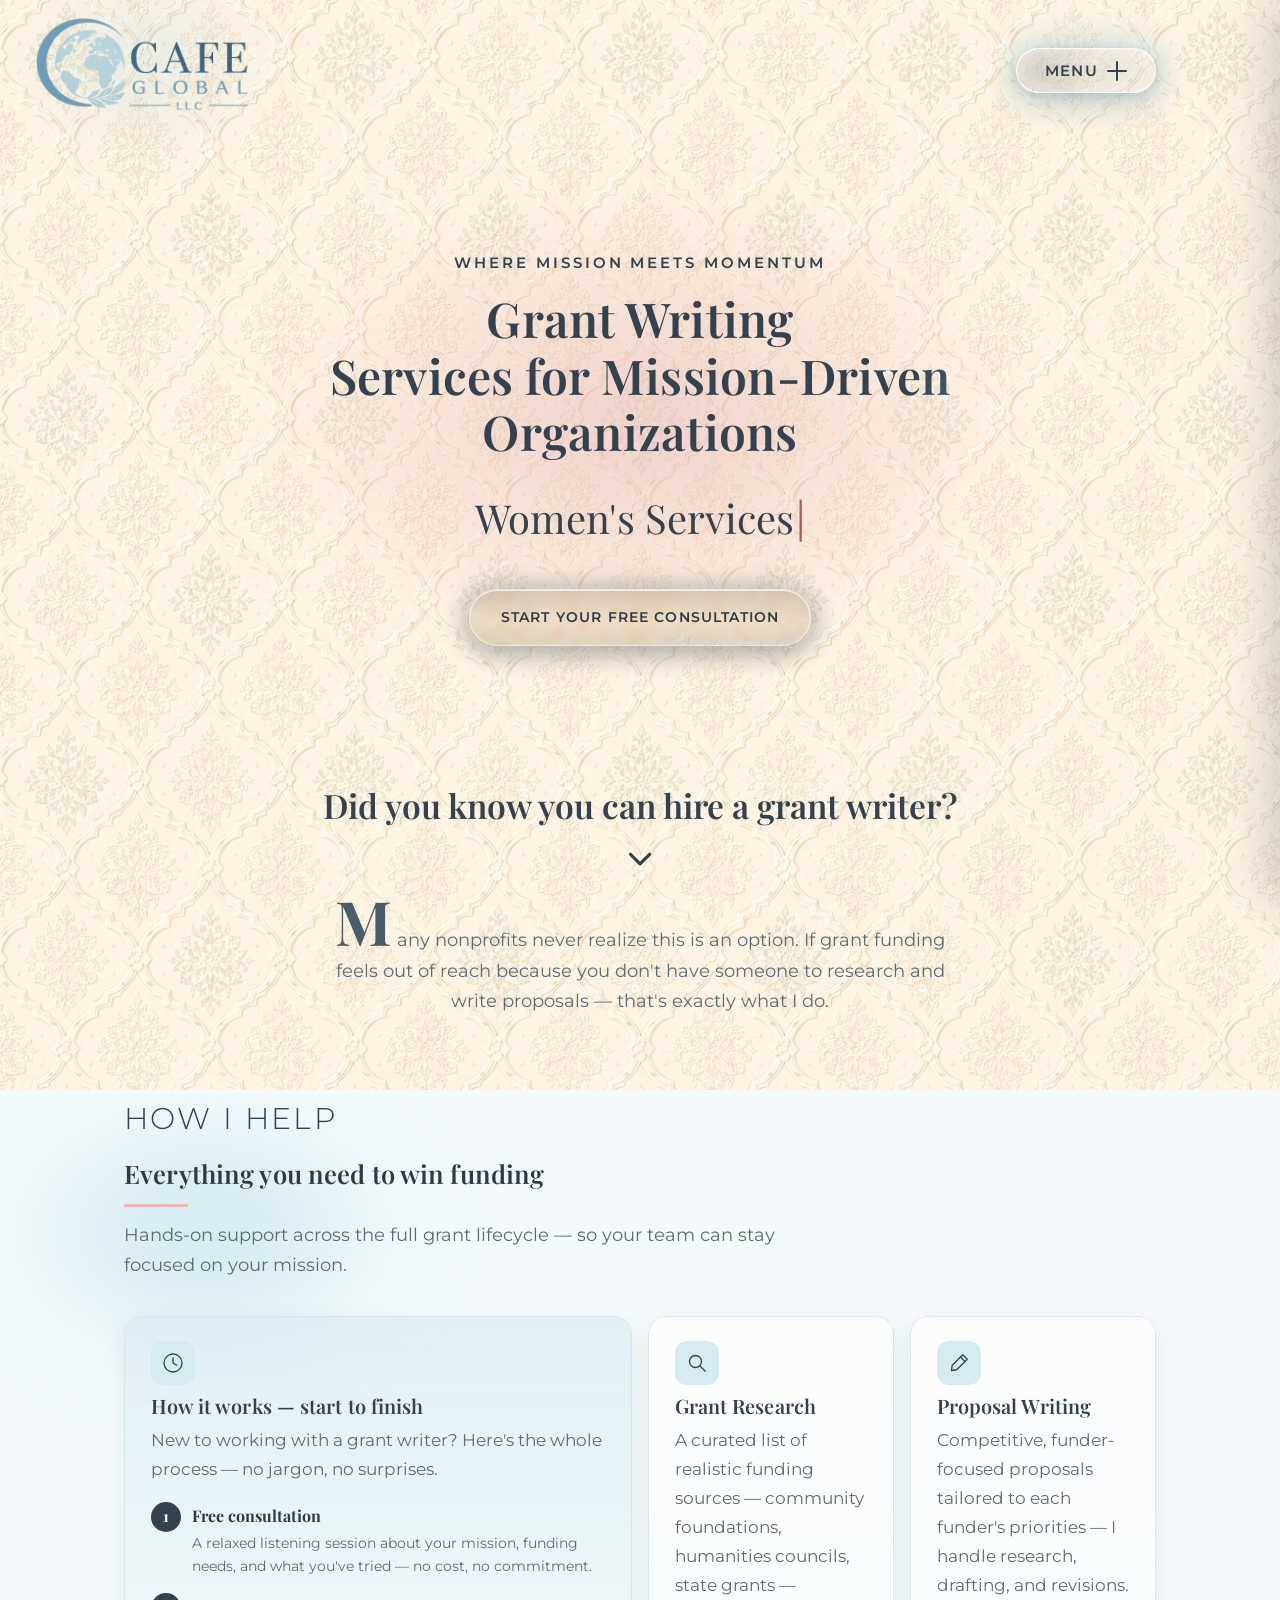
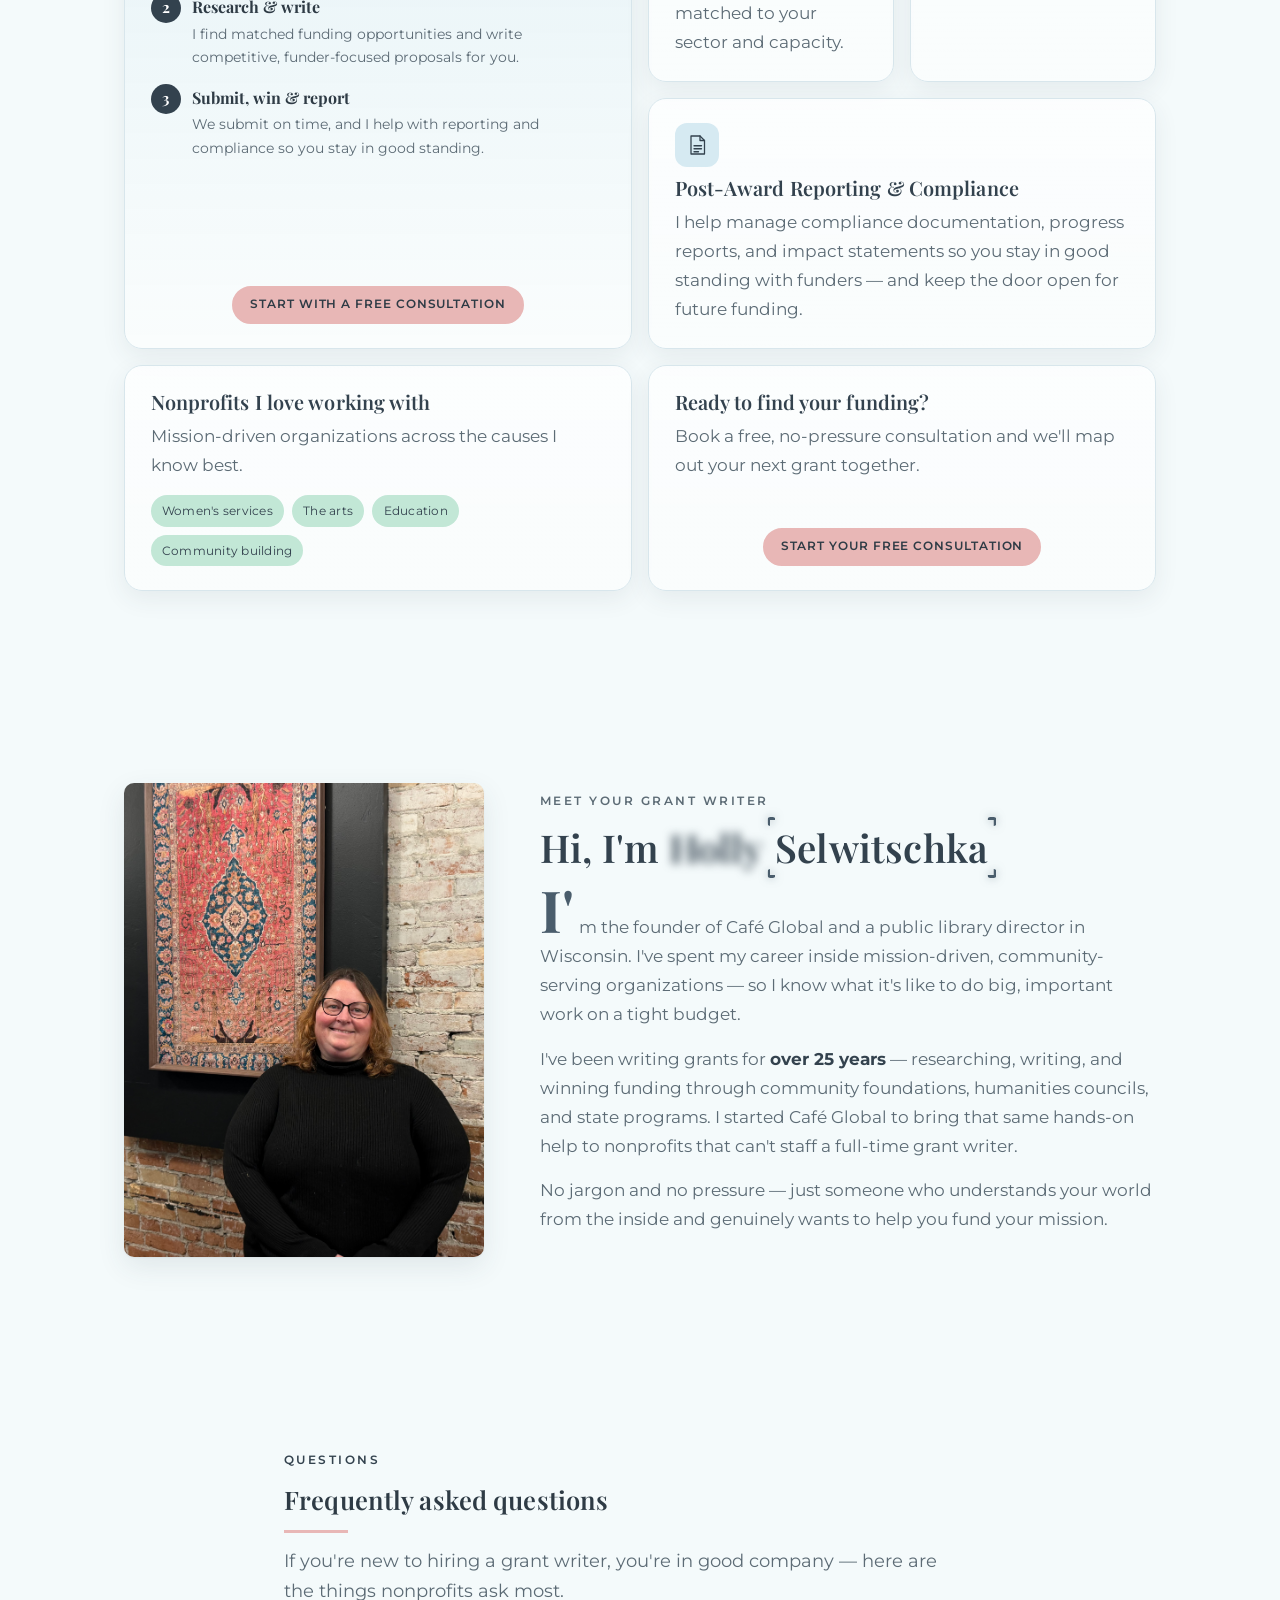
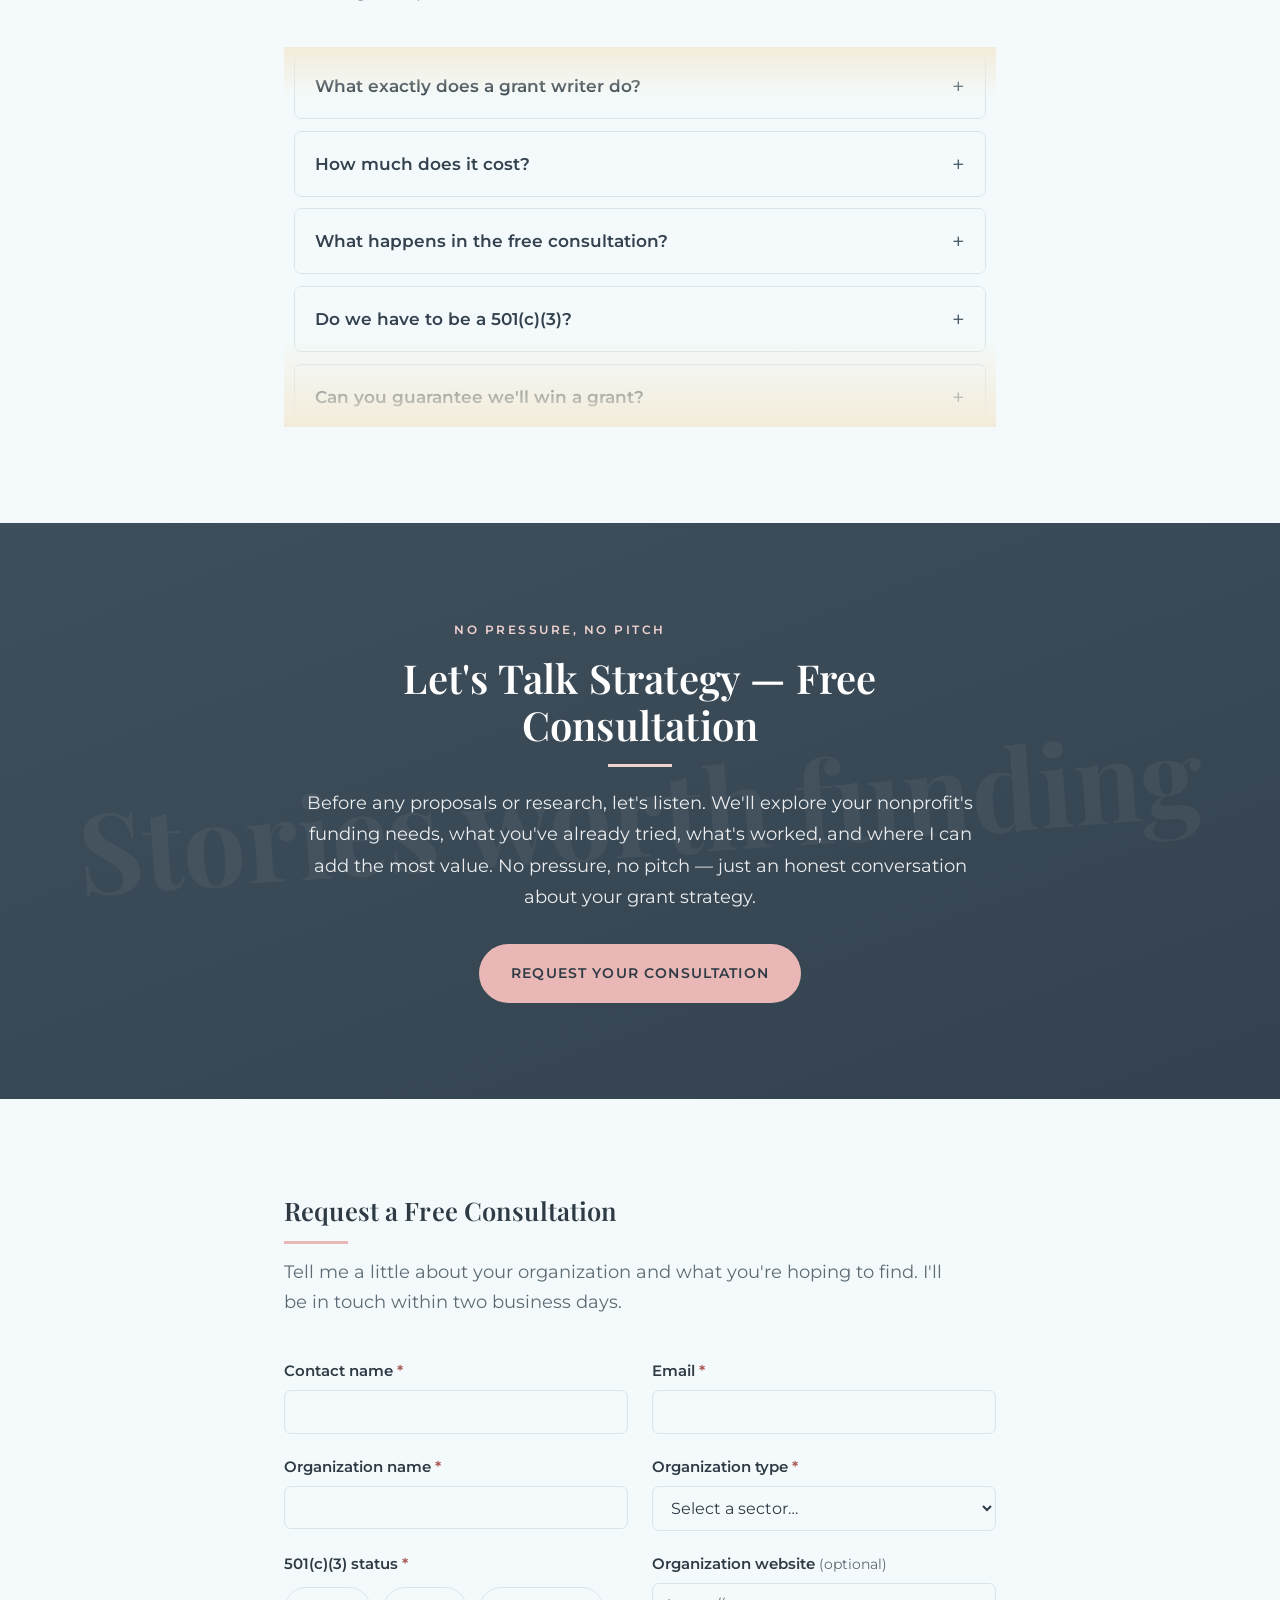
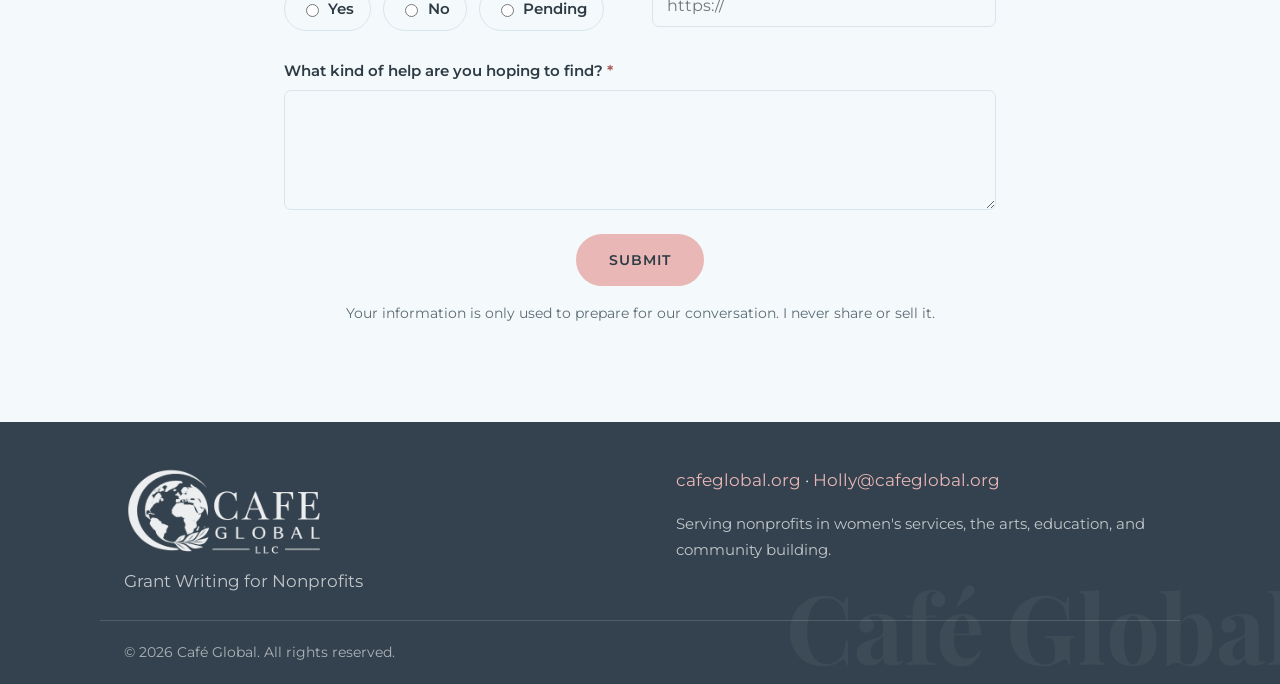
==== commit c0ae69b0: "make the hero eyebrow a little bigger" ====
--- a/index.html
+++ b/index.html
@@ -40,7 +40,7 @@
     rel="stylesheet"
   />
 
-  <link rel="stylesheet" href="styles.css?v=90" />
+  <link rel="stylesheet" href="styles.css?v=91" />
 
   <!-- Structured data: helps Google understand the business (local SEO) -->
   <script type="application/ld+json">
--- a/styles.css
+++ b/styles.css
@@ -560,7 +560,7 @@
   padding: clamp(2rem, 6vw, 4rem) 0;
   text-align: center;
 }
-.hero .eyebrow { color: var(--teal-deep); text-align: center; max-width: none; margin-inline: auto; }
+.hero .eyebrow { color: var(--teal-deep); text-align: center; max-width: none; margin-inline: auto; font-size: 0.936rem; }
 .hero h1 {
   color: var(--teal-deep);
   font-size: clamp(2rem, 5.2vw, 3rem);
